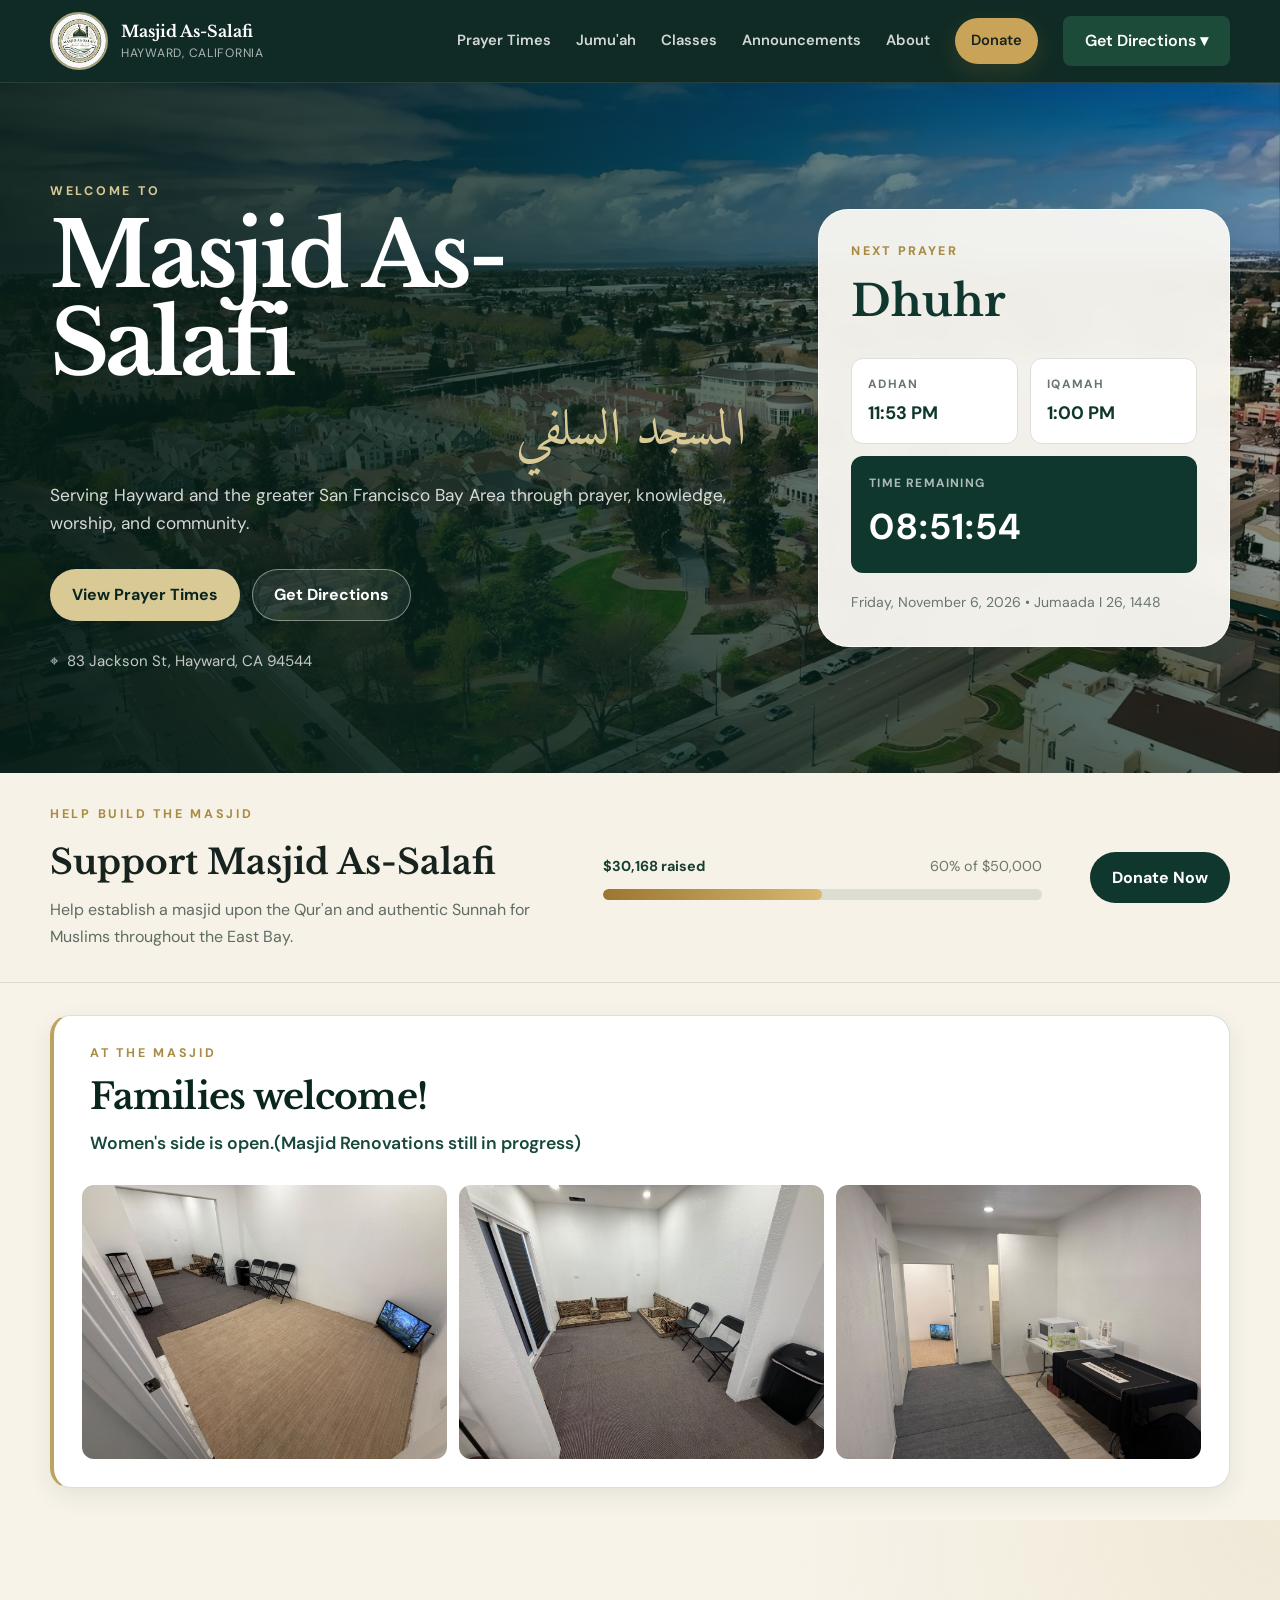
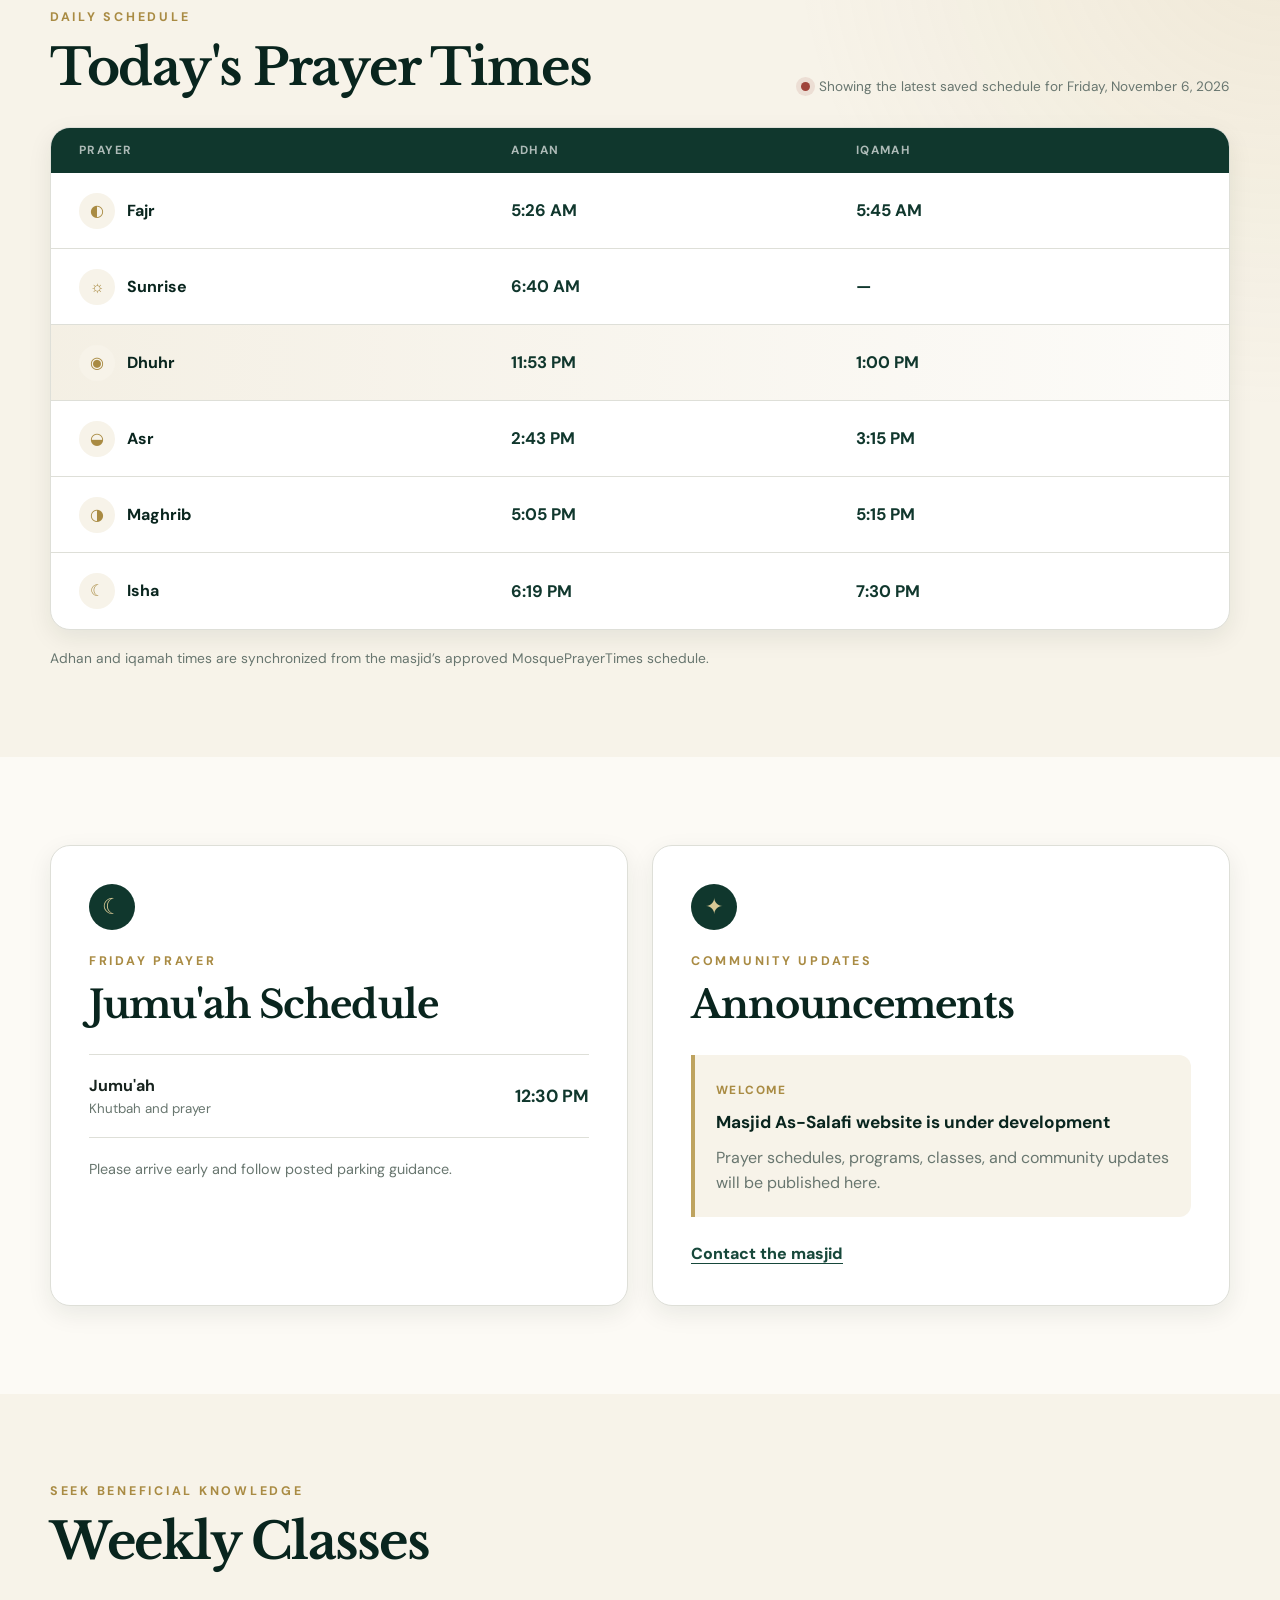
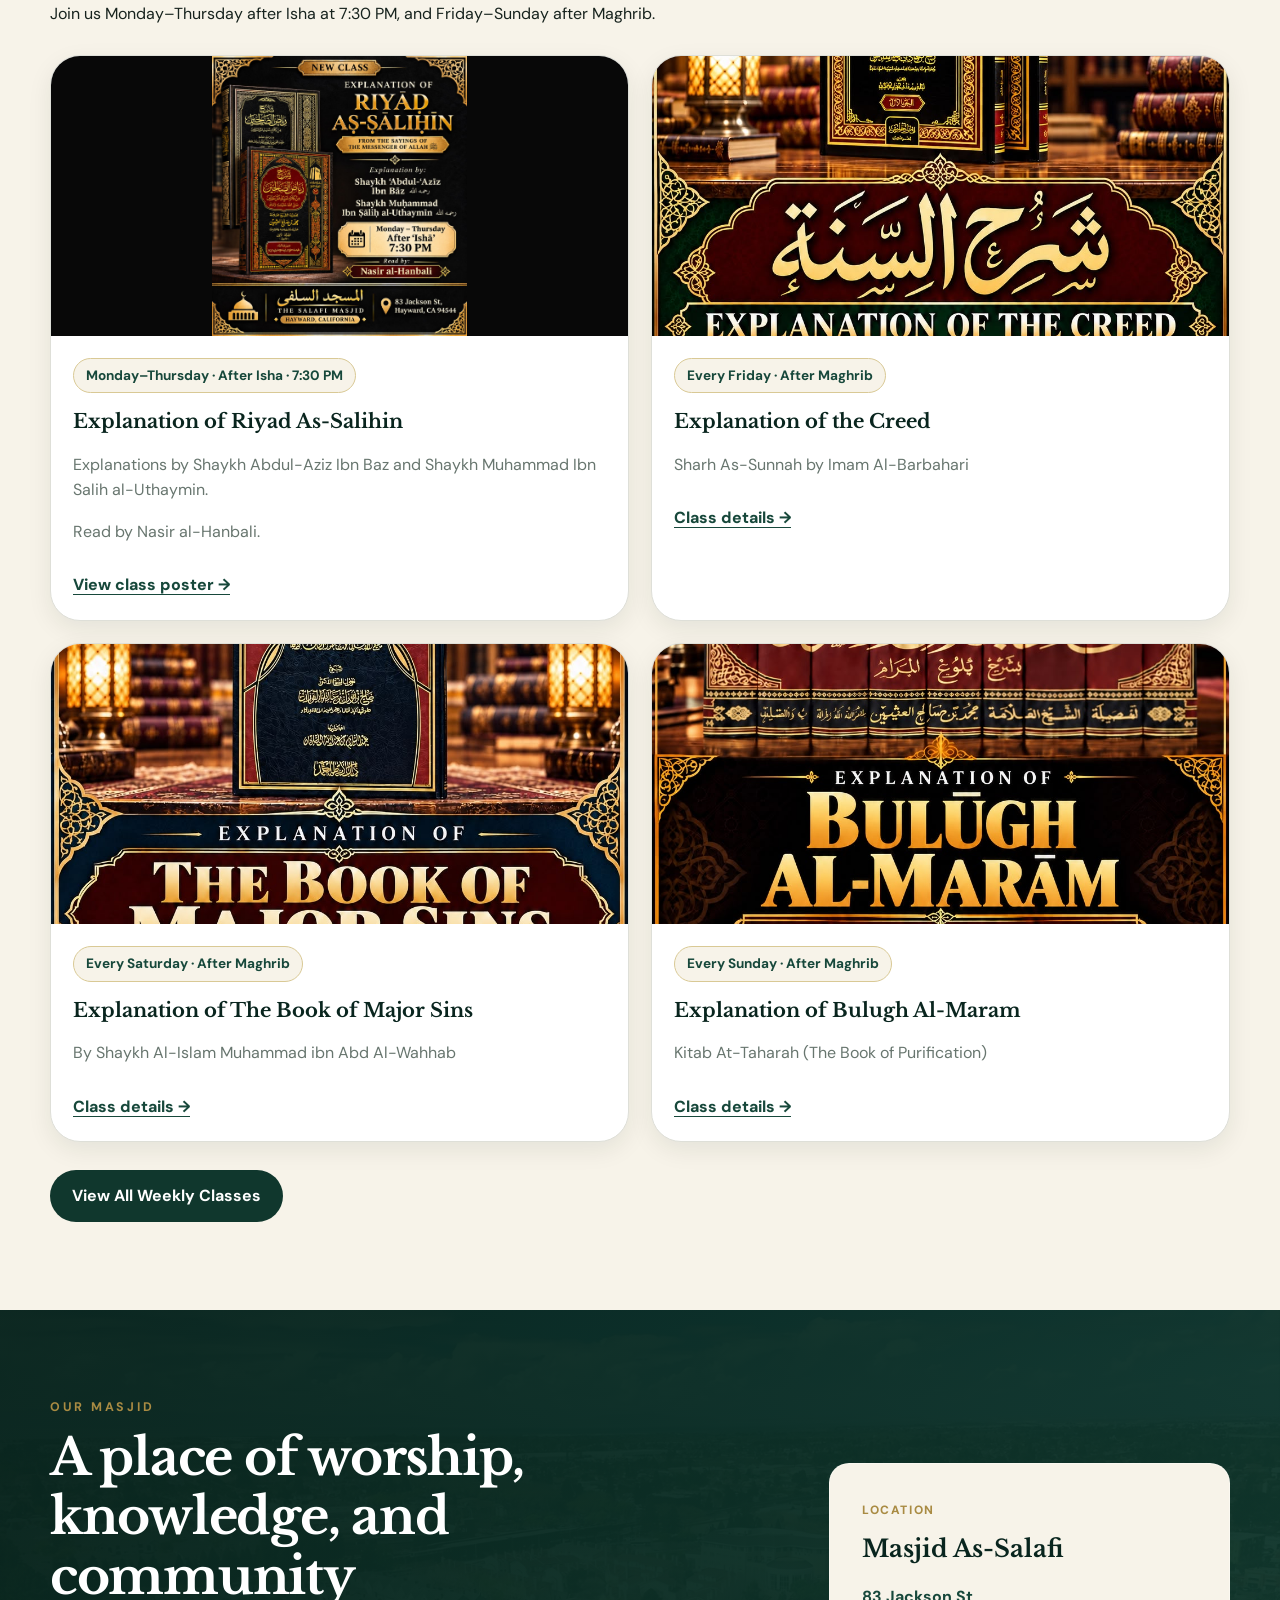
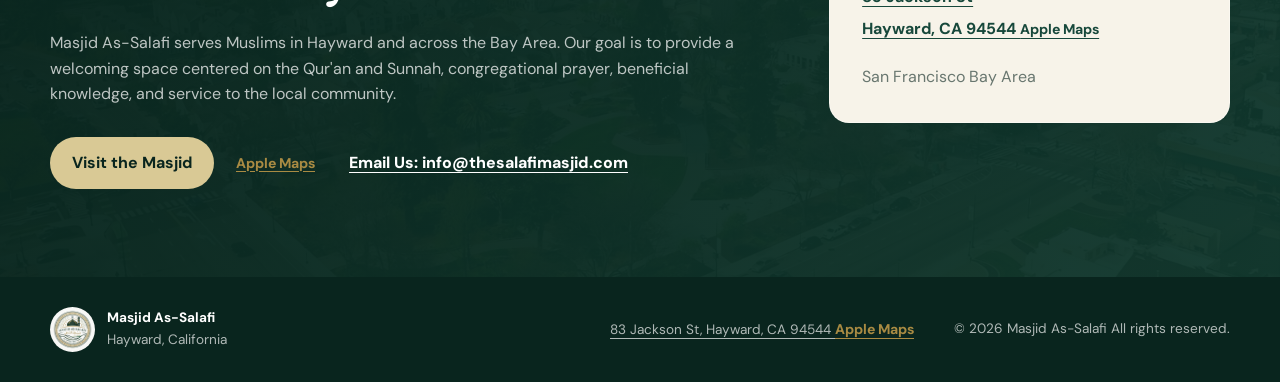
==== index.html @ da208055 "Update index.html" ====
<!DOCTYPE html>
<html lang="en">
<head>
  <meta charset="UTF-8">
  <meta name="viewport" content="width=device-width, initial-scale=1.0">
  <meta
    name="description"
    content="Masjid As-Salafi in Hayward, California. View today's prayer and iqamah times, Jumu'ah information, announcements, and directions."
  >
  <title>Masjid As-Salafi | Hayward, California</title>

  <link rel="preconnect" href="https://fonts.googleapis.com">
  <link rel="preconnect" href="https://fonts.gstatic.com" crossorigin>
  <link
    href="https://fonts.googleapis.com/css2?family=Amiri:wght@400;700&family=DM+Sans:wght@400;500;600;700&family=Libre+Baskerville:wght@400;700&display=swap"
    rel="stylesheet"
  >

  <link rel="stylesheet" href="css/styles.css">
  <script src="js/prayer-times.js" defer></script>
  <script src="js/main.js" defer></script>
  <script src="js/home-donation.js" defer></script>
</head>

<body>
  <a class="skip-link" href="#main-content">Skip to main content</a>

  <header class="site-header" id="top">
    <div class="container nav-wrap">
      <a class="brand" href="#top" aria-label="Masjid As-Salafi home">
        <img
          src="assets/masjid-as-sunnah-logo.jpeg"
          alt="Masjid As-Sunnah logo"
          class="brand-logo"
        >
        <span class="brand-copy">
          <strong>Masjid As-Salafi</strong>
          <small>Hayward, California</small>
        </span>
      </a>

      <button
        class="menu-toggle"
        type="button"
        aria-expanded="false"
        aria-controls="primary-navigation"
        aria-label="Open navigation menu"
      >
        <span></span>
        <span></span>
        <span></span>
      </button>

      <nav class="primary-nav" id="primary-navigation" aria-label="Primary navigation">
        <a href="#prayer-times">Prayer Times</a>
        <a href="#jummah">Jumu'ah</a>
        <a href="classes.html">Classes</a>
        <a href="#announcements">Announcements</a>
        <a href="#about">About</a>
        <a class="nav-donate" href="donate.html">Donate</a>
        <div class="directions-dropdown">
    <button class="directions-btn" onclick="toggleDirections(this)">
        Get Directions ▾
    </button>

    <div class="directions-menu">
        <a href="https://www.google.com/maps/search/?api=1&query=Masjid+As+Salafi+Hayward"
           target="_blank" rel="noopener noreferrer">
            Google Maps
        </a>

        <a href="https://maps.apple.com/place?place-id=IAC349489776F3738"
           target="_blank" rel="noopener noreferrer">
            Apple Maps
        </a>
    </div>
</div>
      </nav>
    </div>
  </header>

  <main id="main-content">
    <section class="hero" aria-labelledby="hero-title">
      <div class="hero-overlay"></div>

      <div class="container hero-content">
        <div class="hero-copy">
          <p class="eyebrow">Welcome to</p>
          <h1 id="hero-title">Masjid As-Salafi</h1>
          <p class="arabic-name" lang="ar" dir="rtl"> المسجد السلفي </p>
          <p class="hero-description">
            Serving Hayward and the greater San Francisco Bay Area through prayer,
            knowledge, worship, and community.
          </p>

          <div class="hero-actions">
            <a class="button button-primary" href="#prayer-times">View Prayer Times</a>
            <a
              class="button button-secondary"
              href="https://www.google.com/maps/place/Masjid+As+Salafi/@37.6570233,-122.0866642,17z/data=!4m2!3m1!1s0x808f9101df1e5c87:0x87262dd9dd74c1c"
              target="_blank"
              rel="noopener noreferrer"
            >
              Get Directions
            </a>
          </div>

          <a
            class="hero-address"
            href="https://www.google.com/maps/place/Masjid+As+Salafi/@37.6570233,-122.0866642,17z/data=!4m2!3m1!1s0x808f9101df1e5c87:0x87262dd9dd74c1c"
            target="_blank"
            rel="noopener noreferrer"
          >
            <span aria-hidden="true">⌖</span>
            83 Jackson St, Hayward, CA 94544
          </a>
        </div>

        <aside class="next-prayer-card" aria-live="polite">
          <p class="card-kicker">Next Prayer</p>
          <h2 id="next-prayer-name">Loading...</h2>

          <div class="next-prayer-times">
            <div>
              <span>Adhan</span>
              <strong id="next-prayer-adhan">--:--</strong>
            </div>
            <div>
              <span>Iqamah</span>
              <strong id="next-prayer-iqamah">--:--</strong>
            </div>
          </div>

          <div class="countdown-wrap">
            <span>Time remaining</span>
            <strong id="next-prayer-countdown">--:--:--</strong>
          </div>

          <p class="date-line" id="date-line">Loading today's date...</p>
        </aside>
      </div>
    </section>
    <section class="home-donation-strip" aria-labelledby="home-donation-title">
  <div class="container home-donation-inner">
    <div class="home-donation-copy">
      <p class="eyebrow eyebrow-dark">Help Build the Masjid</p>
      <h2 id="home-donation-title">Support Masjid As-Salafi</h2>
      <p>Help establish a masjid upon the Qur'an and authentic Sunnah for Muslims throughout the East Bay.</p>
    </div>

    <div class="home-donation-progress">
      <div class="home-donation-stats">
        <strong><span data-home-raised>$30,168</span> raised</strong>
        <span><span data-home-percent>60%</span> of <span data-home-goal>$50,000</span></span>
      </div>
      <div class="home-progress-track">
        <div class="home-progress-fill" data-home-progress role="progressbar" aria-label="Fundraising progress" aria-valuemin="0" aria-valuemax="100" aria-valuenow="60"></div>
      </div>
    </div>

    <a class="button button-dark home-donation-button" href="donate.html">Donate Now</a>
  </div>
</section>

    <section class="families-section" aria-labelledby="families-title">
      <div class="container">
        <div class="families-card">
          <div class="families-copy">
            <p class="eyebrow eyebrow-dark">At the Masjid</p>
            <h2 id="families-title">Families welcome!</h2>
            <p class="families-message">Women's side is open.(Masjid Renovations still in progress)</p>
          </div>
          <div class="families-gallery" role="group" aria-label="Photos of the women's space">
            <img class="families-photo" src="assets/womens-prayer-space.jpeg"
              alt="Women's space with prayer mats and seating" width="1200" height="900" loading="lazy" decoding="async">
            <img class="families-photo" src="assets/womens-seating-area.jpeg"
              alt="Cushioned seating and chairs in the women's space" width="1200" height="900" loading="lazy" decoding="async">
            <img class="families-photo" src="assets/womens-entrance.jpeg"
              alt="Women's entrance area with refreshments and a welcome table" width="1200" height="900" loading="lazy" decoding="async">
          </div>
        </div>
      </div>
    </section>

    <section class="prayer-section section" id="prayer-times" aria-labelledby="prayer-heading">
      <div class="container">
        <div class="section-heading">
          <div>
            <p class="eyebrow eyebrow-dark">Daily Schedule</p>
            <h2 id="prayer-heading">Today's Prayer Times</h2>
          </div>

          <div class="schedule-status">
            <span class="status-dot" id="api-status-dot"></span>
            <span id="api-status-text">Retrieving prayer times...</span>
          </div>
        </div>

        <div class="prayer-table-card">
          <div class="prayer-table-header" aria-hidden="true">
            <span>Prayer</span>
            <span>Adhan</span>
            <span>Iqamah</span>
          </div>

          <div class="prayer-list" id="prayer-list">
            <div class="loading-row">Loading today's schedule...</div>
          </div>
        </div>

        <p class="schedule-note">
          Adhan and iqamah times are synchronized from the masjid’s approved
          MosquePrayerTimes schedule.
        </p>
      </div>
    </section>

    <section class="info-grid-section section">
      <div class="container info-grid">
        <article class="feature-card jummah-card" id="jummah">
          <div class="feature-icon" aria-hidden="true">☾</div>
          <p class="eyebrow eyebrow-dark">Friday Prayer</p>
          <h2>Jumu'ah Schedule</h2>

          <div class="jummah-list" id="jummah-list">
            <div class="jummah-row">
              <div>
                <span>First Jumu'ah</span>
                <small>Khutbah and prayer</small>
              </div>
              <strong>1:15 PM</strong>
            </div>
          </div>

          <p class="feature-note">
            Please arrive early and follow posted parking guidance.
          </p>
        </article>

        <article class="feature-card" id="announcements">
          <div class="feature-icon" aria-hidden="true">✦</div>
          <p class="eyebrow eyebrow-dark">Community Updates</p>
          <h2>Announcements</h2>

          <div class="announcement">
            <span class="announcement-label">Welcome</span>
            <h3>Masjid As-Salafi website is under development</h3>
            <p>
              Prayer schedules, programs, classes, and community updates will be
              published here.
            </p>
          </div>

          <a class="text-link" href="mailto:info@masjidas-sunnah.org">
            Contact the masjid
          </a>
        </article>
      </div>
    </section>

    <section class="classes-preview section" id="classes" aria-labelledby="classes-preview-title">
      <div class="container">
        <div class="section-heading">
          <div>
            <p class="eyebrow eyebrow-dark">Seek Beneficial Knowledge</p>
            <h2 id="classes-preview-title">Weekly Classes</h2>
          </div>
        </div>
        <p class="schedule-intro">Join us Monday–Thursday after Isha at 7:30 PM, and Friday–Sunday after Maghrib.</p>
        <div class="home-classes-grid">
          <article class="home-class-card home-class-card-riyad">
            <img src="assets/riyad-as-salihin.jpeg" alt="Riyad As-Salihin class poster: Monday–Thursday after Isha, 7:30 PM, read by Nasir al-Hanbali" loading="lazy">
            <div class="home-class-copy">
              <span class="class-day">Monday–Thursday · After Isha · 7:30 PM</span>
              <h3>Explanation of Riyad As-Salihin</h3>
              <p>Explanations by Shaykh Abdul-Aziz Ibn Baz and Shaykh Muhammad Ibn Salih al-Uthaymin.</p>
              <p>Read by Nasir al-Hanbali.</p>
              <a class="text-link" href="assets/riyad-as-salihin.jpeg" target="_blank" rel="noopener noreferrer">View class poster →</a>
            </div>
          </article>
          <article class="home-class-card"><img src="assets/sharh-as-sunnah-friday.jpeg" alt="Friday class poster" loading="lazy"><div class="home-class-copy"><span class="class-day">Every Friday · After Maghrib</span><h3>Explanation of the Creed</h3><p>Sharh As-Sunnah by Imam Al-Barbahari</p><a class="text-link" href="classes.html#friday-class">Class details →</a></div></article>
          <article class="home-class-card"><img src="assets/major-sins-saturday.jpeg" alt="Saturday class poster" loading="lazy"><div class="home-class-copy"><span class="class-day">Every Saturday · After Maghrib</span><h3>Explanation of The Book of Major Sins</h3><p>By Shaykh Al-Islam Muhammad ibn Abd Al-Wahhab</p><a class="text-link" href="classes.html#saturday-class">Class details →</a></div></article>
          <article class="home-class-card"><img src="assets/bulugh-al-maram-sunday.jpeg" alt="Sunday class poster" loading="lazy"><div class="home-class-copy"><span class="class-day">Every Sunday · After Maghrib</span><h3>Explanation of Bulugh Al-Maram</h3><p>Kitab At-Taharah (The Book of Purification)</p><a class="text-link" href="classes.html#sunday-class">Class details →</a></div></article>
        </div>
        <a class="button button-dark all-classes-button" href="classes.html">View All Weekly Classes</a>
      </div>
    </section>

    <section class="about-section section" id="about">
      <div class="container about-grid">
        <div class="about-copy">
          <p class="eyebrow eyebrow-dark">Our Masjid</p>
          <h2>A place of worship, knowledge, and community</h2>
          <p>
            Masjid As-Salafi serves Muslims in Hayward and across the Bay Area.
            Our goal is to provide a welcoming space centered on the Qur'an and
            Sunnah, congregational prayer, beneficial knowledge, and service to
            the local community.
          </p>

          <div class="about-actions">
            <a
              class="button button-dark"
              href="https://www.google.com/maps/place/Masjid+As+Salafi/@37.6570233,-122.0866642,17z/data=!4m2!3m1!1s0x808f9101df1e5c87:0x87262dd9dd74c1c"
              target="_blank"
              rel="noopener noreferrer"
            >
              Visit the Masjid
            </a>
            <a class="apple-maps-link" href="https://maps.apple.com/place?place-id=IAC349489776F3738&amp;address=83+Jackson+St%2C+Hayward%2C+CA++94544%2C+United+States&amp;coordinate=37.657020%2C-122.086682&amp;name=Masjid+As-Salafi&amp;_provider=9902" target="_blank" rel="noopener noreferrer" aria-label="Open Masjid As-Salafi in Apple Maps">Apple Maps</a>
            <a class="text-link" href="mailto:info@thesalafimasjid.com">Email Us: info@thesalafimasjid.com</a>
          </div>
        </div>

        <div class="location-card">
          <span class="location-label">Location</span>
          <h3>Masjid As-Salafi</h3>
          <a
            href="https://www.google.com/maps/place/Masjid+As+Salafi/@37.6570233,-122.0866642,17z/data=!4m2!3m1!1s0x808f9101df1e5c87:0x87262dd9dd74c1c"
            target="_blank"
            rel="noopener noreferrer"
          >
            83 Jackson St<br>
            Hayward, CA 94544
          </a>
            <a class="apple-maps-link" href="https://maps.apple.com/place?place-id=IAC349489776F3738&amp;address=83+Jackson+St%2C+Hayward%2C+CA++94544%2C+United+States&amp;coordinate=37.657020%2C-122.086682&amp;name=Masjid+As-Salafi&amp;_provider=9902" target="_blank" rel="noopener noreferrer" aria-label="Open Masjid As-Salafi in Apple Maps">Apple Maps</a>
          <p>San Francisco Bay Area</p>
        </div>
      </div>
    </section>
  </main>

  <footer class="site-footer">
    <div class="container footer-grid">
      <div class="footer-brand">
        <img src="assets/masjid-as-sunnah-logo.jpeg" alt="" aria-hidden="true">
        <div>
          <strong>Masjid As-Salafi</strong>
          <span>Hayward, California</span>
        </div>
      </div>

      <div class="footer-address">
        <a
          href="https://www.google.com/maps/place/Masjid+As+Salafi/@37.6570233,-122.0866642,17z/data=!4m2!3m1!1s0x808f9101df1e5c87:0x87262dd9dd74c1c"
          target="_blank"
          rel="noopener noreferrer"
        >
          83 Jackson St, Hayward, CA 94544
        </a>
            <a class="apple-maps-link" href="https://maps.apple.com/place?place-id=IAC349489776F3738&amp;address=83+Jackson+St%2C+Hayward%2C+CA++94544%2C+United+States&amp;coordinate=37.657020%2C-122.086682&amp;name=Masjid+As-Salafi&amp;_provider=9902" target="_blank" rel="noopener noreferrer" aria-label="Open Masjid As-Salafi in Apple Maps">Apple Maps</a>
      </div>

      <p class="copyright">
        © <span id="current-year"></span> Masjid As-Salafi All rights reserved.
      </p>
    </div>
  </footer>

  <noscript>
    <div class="noscript-message">
      JavaScript is required to display live prayer times.
    </div>
  </noscript>
  <a class="floating-donate" href="donate.html" aria-label="Help build Masjid As-Salafi">
  <span aria-hidden="true">♥</span>
  <span>Help Build the Masjid</span>
</a>
  <script>
function toggleDirections(button) {
    const menu = button.nextElementSibling;

    document.querySelectorAll('.directions-menu').forEach(m => {
        if (m !== menu) m.classList.remove('show');
    });

    menu.classList.toggle('show');
}

// Close dropdown when clicking outside
document.addEventListener('click', function(e) {
    if (!e.target.closest('.directions-dropdown')) {
        document.querySelectorAll('.directions-menu').forEach(menu => {
            menu.classList.remove('show');
        });
    }
});
</script>
</body>
</html>
---- css/styles.css ----
:root {
  --forest-950: #09251e;
  --forest-900: #10372d;
  --forest-800: #17483b;
  --forest-700: #245f4e;
  --gold-600: #a98b43;
  --gold-500: #bea35f;
  --gold-300: #d9c995;
  --cream-100: #f7f3e9;
  --cream-50: #fcfaf5;
  --white: #ffffff;
  --ink: #17231e;
  --muted: #68766f;
  --line: #dedfd8;
  --success: #2f7a55;
  --danger: #9f443b;
  --shadow-sm: 0 8px 24px rgba(10, 35, 29, 0.08);
  --shadow-lg: 0 24px 70px rgba(5, 24, 19, 0.22);
  --radius-sm: 12px;
  --radius-md: 20px;
  --radius-lg: 30px;
  --container: 1180px;
}

* {
  box-sizing: border-box;
}

html {
  scroll-behavior: smooth;
}

body {
  margin: 0;
  color: var(--ink);
  background: var(--cream-50);
  font-family: "DM Sans", Arial, sans-serif;
  line-height: 1.6;
}

img {
  max-width: 100%;
  display: block;
}

a {
  color: inherit;
}

button,
a {
  -webkit-tap-highlight-color: transparent;
}

button,
input,
select,
textarea {
  font: inherit;
}

.container {
  width: min(calc(100% - 40px), var(--container));
  margin-inline: auto;
}

.section {
  padding: 88px 0;
}

.skip-link {
  position: fixed;
  top: 12px;
  left: 12px;
  z-index: 1000;
  padding: 10px 14px;
  color: var(--white);
  background: var(--forest-950);
  border-radius: 8px;
  transform: translateY(-160%);
}

.skip-link:focus {
  transform: translateY(0);
}

.site-header {
  position: sticky;
  top: 0;
  z-index: 100;
  background: rgba(9, 37, 30, 0.97);
  border-bottom: 1px solid rgba(255, 255, 255, 0.1);
  backdrop-filter: blur(14px);
}

.nav-wrap {
  min-height: 82px;
  display: flex;
  align-items: center;
  justify-content: space-between;
  gap: 28px;
}

.brand {
  display: inline-flex;
  align-items: center;
  gap: 13px;
  color: var(--white);
  text-decoration: none;
}

.brand-logo {
  width: 58px;
  height: 58px;
  object-fit: cover;
  border: 2px solid rgba(217, 201, 149, 0.75);
  border-radius: 50%;
}

.brand-copy {
  display: flex;
  flex-direction: column;
  line-height: 1.2;
}

.brand-copy strong {
  font-family: "Libre Baskerville", Georgia, serif;
  font-size: 1rem;
}

.brand-copy small {
  margin-top: 5px;
  color: rgba(255, 255, 255, 0.65);
  font-size: 0.76rem;
  letter-spacing: 0.06em;
  text-transform: uppercase;
}

.primary-nav {
  display: flex;
  align-items: center;
  gap: 25px;
}


.primary-nav a {
  color: rgba(255, 255, 255, 0.82);
  font-size: 0.92rem;
  font-weight: 600;
  text-decoration: none;
  transition: color 180ms ease;
}

.primary-nav a:hover,
.primary-nav a:focus-visible {
  color: var(--white);
}

.primary-nav .nav-directions {
  padding: 10px 16px;
  color: var(--forest-950);
  background: var(--gold-300);
  border-radius: 999px;
}

.menu-toggle {
  display: none;
  width: 45px;
  height: 42px;
  padding: 10px;
  background: transparent;
  border: 1px solid rgba(255, 255, 255, 0.2);
  border-radius: 10px;
}

.menu-toggle span {
  display: block;
  height: 2px;
  margin: 4px 0;
  background: var(--white);
  border-radius: 999px;
}

.hero {
  position: relative;
  min-height: 690px;
  display: grid;
  align-items: center;
  overflow: hidden;
  color: var(--white);
  background: url("../assets/hayward-landscape.jpeg") center / cover no-repeat;
}

.hero-overlay {
  position: absolute;
  inset: 0;
  background:
    linear-gradient(90deg, rgba(5, 28, 22, 0.92) 0%, rgba(7, 37, 29, 0.74) 43%, rgba(7, 37, 29, 0.30) 100%),
    linear-gradient(0deg, rgba(5, 27, 22, 0.52), transparent 52%);
}

.hero-content {
  position: relative;
  z-index: 1;
  display: grid;
  grid-template-columns: minmax(0, 1.15fr) minmax(320px, 0.68fr);
  align-items: center;
  gap: 72px;
  padding-top: 70px;
  padding-bottom: 70px;
}

.eyebrow {
  margin: 0 0 10px;
  color: var(--gold-300);
  font-size: 0.78rem;
  font-weight: 700;
  letter-spacing: 0.22em;
  text-transform: uppercase;
}

.eyebrow-dark {
  color: var(--gold-600);
}

.hero h1,
.section-heading h2,
.feature-card h2,
.about-copy h2 {
  font-family: "Libre Baskerville", Georgia, serif;
}

.hero h1 {
  max-width: 780px;
  margin: 0;
  font-size: clamp(3.2rem, 7vw, 6.5rem);
  line-height: 0.98;
  letter-spacing: -0.045em;
}

.arabic-name {
  margin: 18px 0 0;
  color: var(--gold-300);
  font-family: "Amiri", serif;
  font-size: clamp(2.1rem, 4vw, 3.4rem);
  line-height: 1;
}

.hero-description {
  max-width: 680px;
  margin: 25px 0 0;
  color: rgba(255, 255, 255, 0.82);
  font-size: 1.08rem;
}

.hero-actions {
  display: flex;
  flex-wrap: wrap;
  gap: 12px;
  margin-top: 32px;
}

.button {
  display: inline-flex;
  min-height: 50px;
  align-items: center;
  justify-content: center;
  padding: 12px 21px;
  border: 1px solid transparent;
  border-radius: 999px;
  font-weight: 700;
  text-decoration: none;
  transition: transform 160ms ease, background 160ms ease, border-color 160ms ease;
}

.button:hover,
.button:focus-visible {
  transform: translateY(-2px);
}

.button-primary {
  color: var(--forest-950);
  background: var(--gold-300);
}

.button-secondary {
  color: var(--white);
  background: rgba(255, 255, 255, 0.08);
  border-color: rgba(255, 255, 255, 0.42);
}

.button-dark {
  color: var(--white);
  background: var(--forest-900);
}

.hero-address {
  display: inline-flex;
  align-items: center;
  gap: 9px;
  margin-top: 28px;
  color: rgba(255, 255, 255, 0.75);
  font-size: 0.94rem;
  text-decoration: none;
}

.hero-address:hover {
  color: var(--white);
}

.next-prayer-card {
  padding: 32px;
  color: var(--ink);
  background: rgba(252, 250, 245, 0.94);
  border: 1px solid rgba(255, 255, 255, 0.65);
  border-radius: var(--radius-lg);
  box-shadow: var(--shadow-lg);
  backdrop-filter: blur(14px);
}

.card-kicker {
  margin: 0;
  color: var(--gold-600);
  font-size: 0.78rem;
  font-weight: 800;
  letter-spacing: 0.18em;
  text-transform: uppercase;
}

.next-prayer-card h2 {
  margin: 5px 0 22px;
  color: var(--forest-900);
  font-family: "Libre Baskerville", Georgia, serif;
  font-size: 2.7rem;
}

.next-prayer-times {
  display: grid;
  grid-template-columns: 1fr 1fr;
  gap: 12px;
}

.next-prayer-times div {
  padding: 16px;
  background: var(--white);
  border: 1px solid var(--line);
  border-radius: var(--radius-sm);
}

.next-prayer-times span,
.countdown-wrap span {
  display: block;
  margin-bottom: 4px;
  color: var(--muted);
  font-size: 0.75rem;
  font-weight: 700;
  letter-spacing: 0.1em;
  text-transform: uppercase;
}

.next-prayer-times strong {
  color: var(--forest-900);
  font-size: 1.13rem;
}

.countdown-wrap {
  margin-top: 12px;
  padding: 18px;
  color: var(--white);
  background: var(--forest-900);
  border-radius: var(--radius-sm);
}

.countdown-wrap span {
  color: rgba(255, 255, 255, 0.66);
}

.countdown-wrap strong {
  display: block;
  font-size: clamp(1.65rem, 4vw, 2.25rem);
  font-variant-numeric: tabular-nums;
  letter-spacing: 0.04em;
}

.date-line {
  margin: 18px 0 0;
  color: var(--muted);
  font-size: 0.88rem;
}

.prayer-section {
  position: relative;
  background:
    radial-gradient(circle at top right, rgba(190, 163, 95, 0.13), transparent 32%),
    var(--cream-100);
}

.section-heading {
  display: flex;
  align-items: flex-end;
  justify-content: space-between;
  gap: 24px;
  margin-bottom: 30px;
}

.section-heading h2,
.feature-card h2,
.about-copy h2 {
  margin: 0;
  color: var(--forest-950);
  font-size: clamp(2rem, 4vw, 3.15rem);
  line-height: 1.18;
  letter-spacing: -0.025em;
}

.schedule-status {
  display: inline-flex;
  align-items: center;
  gap: 9px;
  color: var(--muted);
  font-size: 0.85rem;
}

.status-dot {
  width: 9px;
  height: 9px;
  background: var(--gold-600);
  border-radius: 50%;
  box-shadow: 0 0 0 5px rgba(169, 139, 67, 0.13);
}

.status-dot.is-live {
  background: var(--success);
  box-shadow: 0 0 0 5px rgba(47, 122, 85, 0.12);
}

.status-dot.is-error {
  background: var(--danger);
  box-shadow: 0 0 0 5px rgba(159, 68, 59, 0.12);
}

.prayer-table-card {
  overflow: hidden;
  background: var(--white);
  border: 1px solid var(--line);
  border-radius: var(--radius-md);
  box-shadow: var(--shadow-sm);
}

.prayer-table-header,
.prayer-row {
  display: grid;
  grid-template-columns: 1.25fr 1fr 1fr;
  align-items: center;
}

.prayer-table-header {
  padding: 13px 28px;
  color: rgba(255, 255, 255, 0.66);
  background: var(--forest-900);
  font-size: 0.74rem;
  font-weight: 700;
  letter-spacing: 0.12em;
  text-transform: uppercase;
}

.prayer-row {
  min-height: 76px;
  padding: 15px 28px;
  border-bottom: 1px solid var(--line);
}

.prayer-row:last-child {
  border-bottom: 0;
}

.prayer-row.is-next {
  background: linear-gradient(90deg, rgba(190, 163, 95, 0.17), rgba(190, 163, 95, 0.04));
}

.prayer-name {
  display: flex;
  align-items: center;
  gap: 12px;
}

.prayer-name-icon {
  width: 36px;
  height: 36px;
  display: grid;
  place-items: center;
  color: var(--gold-600);
  background: var(--cream-100);
  border-radius: 50%;
}

.prayer-name strong {
  color: var(--forest-950);
}

.prayer-time-cell {
  color: var(--forest-900);
  font-size: 1.05rem;
  font-weight: 700;
}

.prayer-time-cell span {
  display: none;
}

.loading-row {
  padding: 34px 28px;
  color: var(--muted);
}

.schedule-note {
  max-width: 770px;
  margin: 17px 0 0;
  color: var(--muted);
  font-size: 0.86rem;
}

.info-grid-section {
  background: var(--cream-50);
}

.info-grid {
  display: grid;
  grid-template-columns: 1fr 1fr;
  gap: 24px;
}

.feature-card {
  padding: 38px;
  background: var(--white);
  border: 1px solid var(--line);
  border-radius: var(--radius-md);
  box-shadow: var(--shadow-sm);
}

.feature-icon {
  width: 46px;
  height: 46px;
  display: grid;
  place-items: center;
  margin-bottom: 22px;
  color: var(--gold-300);
  background: var(--forest-900);
  border-radius: 50%;
  font-size: 1.35rem;
}

.feature-card h2 {
  font-size: clamp(1.8rem, 3vw, 2.55rem);
}

.jummah-list {
  margin-top: 26px;
}

.jummah-row {
  display: flex;
  align-items: center;
  justify-content: space-between;
  gap: 20px;
  padding: 18px 0;
  border-top: 1px solid var(--line);
}

.jummah-row:last-child {
  border-bottom: 1px solid var(--line);
}

.jummah-row div {
  display: flex;
  flex-direction: column;
}

.jummah-row span {
  font-weight: 700;
}

.jummah-row small,
.feature-note {
  color: var(--muted);
}

.jummah-row strong {
  color: var(--forest-900);
  font-size: 1.1rem;
}

.feature-note {
  margin: 20px 0 0;
  font-size: 0.9rem;
}

.announcement {
  margin: 27px 0 24px;
  padding: 21px;
  background: var(--cream-100);
  border-left: 4px solid var(--gold-500);
  border-radius: 0 var(--radius-sm) var(--radius-sm) 0;
}

.announcement-label {
  color: var(--gold-600);
  font-size: 0.74rem;
  font-weight: 800;
  letter-spacing: 0.12em;
  text-transform: uppercase;
}

.announcement h3 {
  margin: 8px 0 8px;
  color: var(--forest-950);
  font-size: 1.08rem;
}

.announcement p {
  margin: 0;
  color: var(--muted);
}

.text-link {
  color: var(--forest-800);
  font-weight: 800;
  text-underline-offset: 4px;
}

.about-section {
  color: var(--white);
  background:
    linear-gradient(120deg, rgba(9, 37, 30, 0.98), rgba(16, 55, 45, 0.96)),
    url("../assets/hayward-landscape.jpeg") center / cover;
}

.about-grid {
  display: grid;
  grid-template-columns: minmax(0, 1.15fr) minmax(290px, 0.65fr);
  align-items: center;
  gap: 70px;
}

.about-copy h2 {
  color: var(--white);
}

.about-copy > p:not(.eyebrow) {
  max-width: 720px;
  margin: 24px 0 0;
  color: rgba(255, 255, 255, 0.73);
}

.about-actions {
  display: flex;
  align-items: center;
  flex-wrap: wrap;
  gap: 22px;
  margin-top: 30px;
}

.about-actions .button-dark {
  color: var(--forest-950);
  background: var(--gold-300);
}

.about-actions .text-link {
  color: var(--white);
}

.location-card {
  padding: 32px;
  color: var(--ink);
  background: var(--cream-100);
  border: 1px solid rgba(255, 255, 255, 0.35);
  border-radius: var(--radius-md);
}

.location-label {
  color: var(--gold-600);
  font-size: 0.75rem;
  font-weight: 800;
  letter-spacing: 0.13em;
  text-transform: uppercase;
}

.location-card h3 {
  margin: 8px 0 16px;
  color: var(--forest-950);
  font-family: "Libre Baskerville", Georgia, serif;
  font-size: 1.5rem;
}

.location-card a {
  color: var(--forest-800);
  font-weight: 700;
  text-underline-offset: 4px;
}

.location-card p {
  margin: 16px 0 0;
  color: var(--muted);
}

.site-footer {
  padding: 30px 0;
  color: rgba(255, 255, 255, 0.68);
  background: var(--forest-950);
}

.footer-grid {
  display: grid;
  grid-template-columns: 1fr auto auto;
  align-items: center;
  gap: 28px;
  font-size: 0.85rem;
}

.footer-brand {
  display: flex;
  align-items: center;
  gap: 12px;
}

.footer-brand img {
  width: 45px;
  height: 45px;
  object-fit: cover;
  border-radius: 50%;
}

.footer-brand div {
  display: flex;
  flex-direction: column;
}

.footer-brand strong {
  color: var(--white);
}

.footer-address a {
  text-underline-offset: 4px;
}

.copyright {
  margin: 0;
}

.noscript-message {
  padding: 18px;
  color: var(--white);
  background: var(--danger);
  text-align: center;
}

@media (max-width: 900px) {
  .menu-toggle {
    display: block;
  }

  .primary-nav {
    position: absolute;
    top: 82px;
    left: 0;
    right: 0;
    display: none;
    flex-direction: column;
    align-items: stretch;
    gap: 0;
    padding: 10px 20px 20px;
    background: var(--forest-950);
    border-bottom: 1px solid rgba(255, 255, 255, 0.12);
  }

  .primary-nav.is-open {
    display: flex;
  }

  .primary-nav a {
    padding: 13px 4px;
  }

  .primary-nav .nav-directions {
    margin-top: 8px;
    text-align: center;
  }

  .hero {
    min-height: auto;
  }

  .hero-content {
    grid-template-columns: 1fr;
    gap: 42px;
    padding-top: 72px;
    padding-bottom: 72px;
  }

  .hero h1 {
    font-size: clamp(3.1rem, 12vw, 5.2rem);
  }

  .next-prayer-card {
    max-width: 580px;
  }

  .info-grid,
  .about-grid {
    grid-template-columns: 1fr;
  }

  .about-grid {
    gap: 42px;
  }

  .footer-grid {
    grid-template-columns: 1fr 1fr;
  }

  .copyright {
    grid-column: 1 / -1;
  }
}

@media (max-width: 640px) {
  .container {
    width: min(calc(100% - 28px), var(--container));
  }

  .section {
    padding: 66px 0;
  }

  .brand-copy small {
    display: none;
  }

  .brand-logo {
    width: 51px;
    height: 51px;
  }

  .hero-content {
    padding-top: 58px;
    padding-bottom: 58px;
  }

  .hero-overlay {
    background:
      linear-gradient(90deg, rgba(5, 28, 22, 0.91), rgba(7, 37, 29, 0.70)),
      linear-gradient(0deg, rgba(5, 27, 22, 0.55), transparent);
  }

  .hero h1 {
    line-height: 1.03;
  }

  .hero-description {
    font-size: 1rem;
  }

  .hero-actions {
    align-items: stretch;
    flex-direction: column;
  }

  .button {
    width: 100%;
  }

  .next-prayer-card {
    padding: 24px;
    border-radius: 22px;
  }

  .next-prayer-card h2 {
    font-size: 2.2rem;
  }

  .next-prayer-times {
    grid-template-columns: 1fr;
  }

  .section-heading {
    align-items: flex-start;
    flex-direction: column;
  }

  .prayer-table-header {
    display: none;
  }

  .prayer-row {
    grid-template-columns: 1fr 1fr;
    gap: 13px;
    padding: 19px;
  }

  .prayer-name {
    grid-column: 1 / -1;
  }

  .prayer-time-cell {
    padding: 12px;
    background: var(--cream-100);
    border-radius: 10px;
    font-size: 1rem;
  }

  .prayer-time-cell span {
    display: block;
    margin-bottom: 2px;
    color: var(--muted);
    font-size: 0.7rem;
    font-weight: 700;
    letter-spacing: 0.1em;
    text-transform: uppercase;
  }

  .feature-card {
    padding: 27px;
  }

  .footer-grid {
    grid-template-columns: 1fr;
  }

  .copyright {
    grid-column: auto;
  }
}
.nav-donate {
  padding: 0.68rem 1rem !important;
  border-radius: 999px;
  background: #c9a458;
  color: #18231f !important;
  font-weight: 700;
  box-shadow: 0 8px 24px rgba(155, 118, 47, 0.2);
}

.nav-donate:hover,
.nav-donate:focus-visible {
  background: #dfbd73;
  transform: translateY(-1px);
}

.home-donation-strip {
  padding: 2rem 0;
  border-bottom: 1px solid rgba(21, 37, 31, 0.11);
  background: #f7f2e7;
}

.home-donation-inner {
  display: grid;
  grid-template-columns: minmax(240px, 1.15fr) minmax(260px, 1fr) auto;
  gap: clamp(1.25rem, 4vw, 3rem);
  align-items: center;
}

.home-donation-copy h2 {
  margin: .3rem 0 .45rem;
  font-family: "Libre Baskerville", serif;
  font-size: clamp(1.45rem, 3vw, 2.15rem);
}

.home-donation-copy p:last-child {
  max-width: 560px;
  margin: 0;
  color: #5f6c65;
  line-height: 1.65;
}

.home-donation-stats {
  display: flex;
  justify-content: space-between;
  gap: 1rem;
  margin-bottom: .7rem;
  font-size: .9rem;
}

.home-donation-stats strong { color: #173f31; }
.home-donation-stats > span { color: #6d766f; }
.home-progress-track { height: 11px; overflow: hidden; border-radius: 999px; background: rgba(29, 75, 58, .12); }
.home-progress-fill { width: var(--progress, 50%); height: 100%; border-radius: inherit; background: linear-gradient(90deg, #9b762f, #d7b96f); transition: width 1s ease; }
.home-donation-button { white-space: nowrap; }

.floating-donate {
  position: fixed;
  right: 1.25rem;
  bottom: 1.25rem;
  z-index: 50;
  display: inline-flex;
  align-items: center;
  gap: .55rem;
  padding: .85rem 1.1rem;
  border-radius: 999px;
  background: #c9a458;
  color: #17231e;
  font-weight: 800;
  text-decoration: none;
  box-shadow: 0 16px 38px rgba(15, 45, 35, .25);
  opacity: 0;
  transform: translateY(16px);
  pointer-events: none;
  transition: opacity .25s ease, transform .25s ease, background .2s ease;
}

.floating-donate.is-visible { opacity: 1; transform: translateY(0); pointer-events: auto; }
.floating-donate:hover { background: #dfbd73; transform: translateY(-2px); }

@media (max-width: 880px) {
  .home-donation-inner { grid-template-columns: 1fr; }
  .home-donation-button { justify-self: start; }
}

@media (max-width: 560px) {
  .floating-donate span:last-child { display: none; }
  .floating-donate { width: 52px; height: 52px; justify-content: center; padding: 0; }
}

/* Homepage weekly class preview */
.classes-preview { background: var(--cream-100); }
.classes-preview-card { display: grid; grid-template-columns: 240px minmax(0, 1fr); gap: 34px; align-items: center; padding: 24px; background: white; border: 1px solid var(--line); border-radius: var(--radius-lg); box-shadow: var(--shadow-sm); }
.classes-preview-card > img { width: 100%; max-height: 310px; object-fit: cover; object-position: top; border-radius: var(--radius-sm); }
.class-day { display: inline-block; color: var(--forest-800); background: var(--cream-100); border: 1px solid var(--gold-300); padding: 6px 12px; border-radius: 99px; font-weight: 700; font-size: .85rem; }
.classes-preview-copy h3 { font-family: "Libre Baskerville", Georgia, serif; font-size: clamp(1.4rem, 3vw, 2rem); color: var(--forest-950); margin: 16px 0 8px; }
.classes-preview-copy > p:not(.class-subtitle) { max-width: 650px; color: var(--muted); }
.classes-preview-copy .button { margin-top: 12px; }
@media (max-width: 640px) { .classes-preview-card { grid-template-columns: 1fr; gap: 18px; } .classes-preview-card > img { max-height: 290px; object-fit: contain; background: var(--forest-950); } }

/* Homepage class preview */
.home-classes-grid { display: grid; grid-template-columns: repeat(2, minmax(0, 1fr)); gap: 22px; margin-top: 28px; }
.home-class-card { min-width: 0; overflow: hidden; background: white; border: 1px solid var(--line); border-radius: var(--radius-lg); box-shadow: var(--shadow-sm); }
.home-class-card > img { display: block; width: 100%; height: 280px; object-fit: cover; object-position: center 30%; }
.home-class-copy { padding: 22px; }
.home-class-copy h3 { font-family: 'Libre Baskerville', Georgia, serif; font-size: 1.22rem; line-height: 1.45; margin: 14px 0 10px; color: var(--forest-950); }
.home-class-copy p { color: var(--muted); }
.home-class-copy .text-link { display: inline-block; margin-top: 12px; }
.all-classes-button { margin-top: 28px; }
@media (max-width: 900px) { .home-classes-grid { grid-template-columns: repeat(2, minmax(0, 1fr)); } }
@media (max-width: 620px) { .home-classes-grid { grid-template-columns: 1fr; } .home-class-card > img { height: 320px; object-fit: contain; background: var(--forest-950); } }

/* Secondary map provider link */
.apple-maps-link { display: inline-flex; align-items: center; gap: .3rem; margin: 8px 12px 8px 0; color: var(--gold-600, #a37d35); font-weight: 700; font-size: .88rem; text-decoration: underline; text-underline-offset: 3px; }
.apple-maps-link:hover { text-decoration-thickness: 2px; }

/* Underline Classes in primary navigation */
.nav-links a[href="classes.html"] {
    text-decoration: underline;
    text-underline-offset: 6px;
    text-decoration-thickness: 2px;
}
/* Directions dropdown */
.directions-dropdown {
    position: relative;
    display: inline-block;
}

.directions-btn {
    background: #1d4b3a;
    color: white;
    border: none;
    padding: 12px 22px;
    border-radius: 8px;
    font-weight: 600;
    cursor: pointer;
}

.directions-btn:hover {
    background: #163b2e;
}

.directions-menu {
    display: none;
    position: absolute;
    top: calc(100% + 6px);
    left: 0;
    min-width: 180px;
    background: white;
    border-radius: 8px;
    box-shadow: 0 6px 20px rgba(0, 0, 0, 0.15);
    overflow: hidden;
    z-index: 100;
}

.directions-menu.show {
    display: block;
}

.directions-menu a {
    display: block;
    padding: 12px 16px;
    color: #15251f;
    text-decoration: none;
}

.directions-menu a:hover {
    background: #f7f2e7;
}

/* Family welcome, immediately above the daily prayer schedule. */
.families-section {
  padding: 32px 0;
  background: var(--cream-100);
}

.families-card {
  display: grid;
  grid-template-columns: minmax(0, 1fr);
  align-items: center;
  overflow: hidden;
  background: var(--white);
  border: 1px solid var(--line);
  border-left: 4px solid var(--gold-500);
  border-radius: var(--radius-md);
  box-shadow: var(--shadow-sm);
}

.families-copy {
  padding: 28px 36px;
}

.families-copy h2 {
  margin: 0;
  color: var(--forest-950);
  font-family: "Libre Baskerville", Georgia, serif;
  font-size: clamp(1.65rem, 3vw, 2.25rem);
  line-height: 1.25;
  letter-spacing: -0.025em;
}

.families-message {
  margin: 10px 0 0;
  color: var(--forest-800);
  font-size: 1.1rem;
  font-weight: 600;
}

.families-gallery {
  display: grid;
  grid-template-columns: repeat(3, minmax(0, 1fr));
  gap: 12px;
  padding: 0 28px 28px;
}

.families-photo {
  width: 100%;
  height: auto;
  aspect-ratio: 4 / 3;
  object-fit: contain;
  border-radius: var(--radius-sm);
}

@media (max-width: 640px) {
  .families-section { padding: 24px 0; }
  .families-copy { padding: 24px; }
  .families-gallery {
    grid-template-columns: minmax(0, 1fr);
    padding: 0 20px 20px;
  }
}

/* Keep the full new class poster visible. */
.home-class-card-riyad > img {
  object-fit: contain;
  object-position: center;
  background: #080808;
}
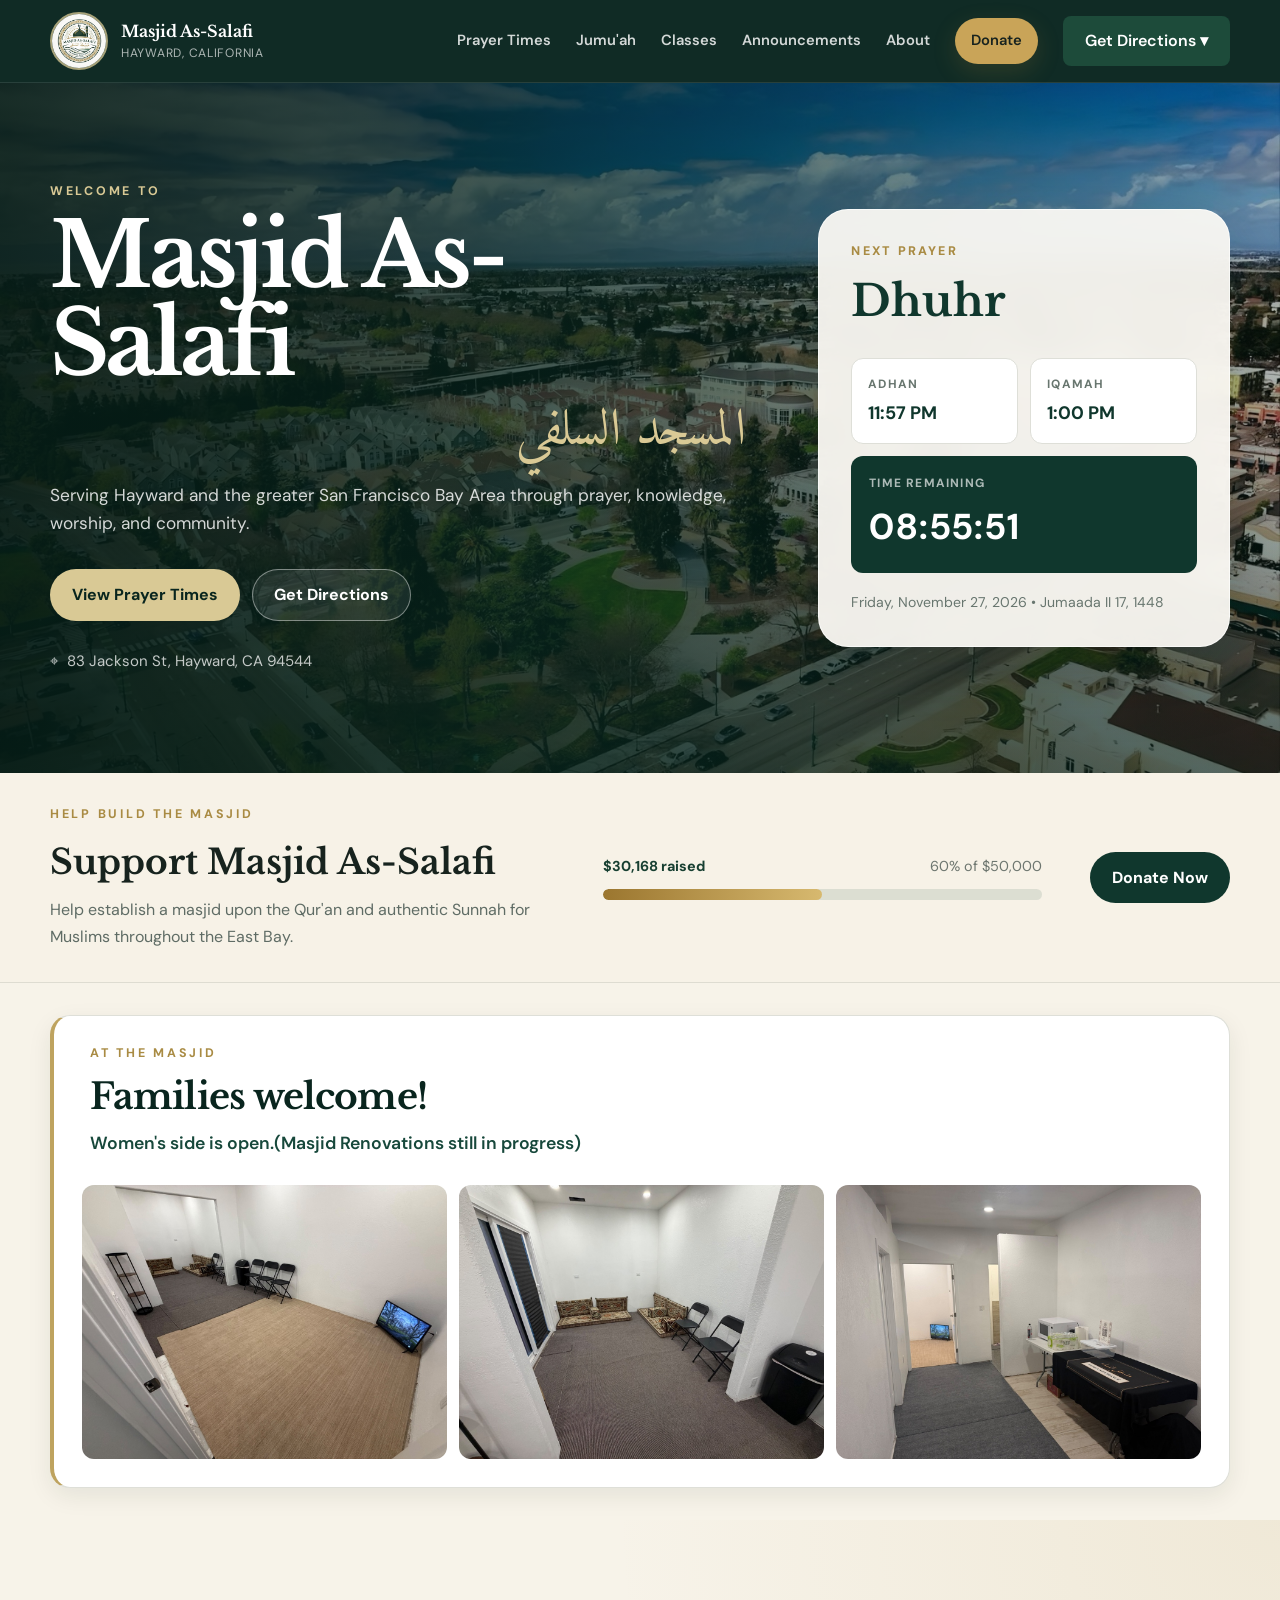
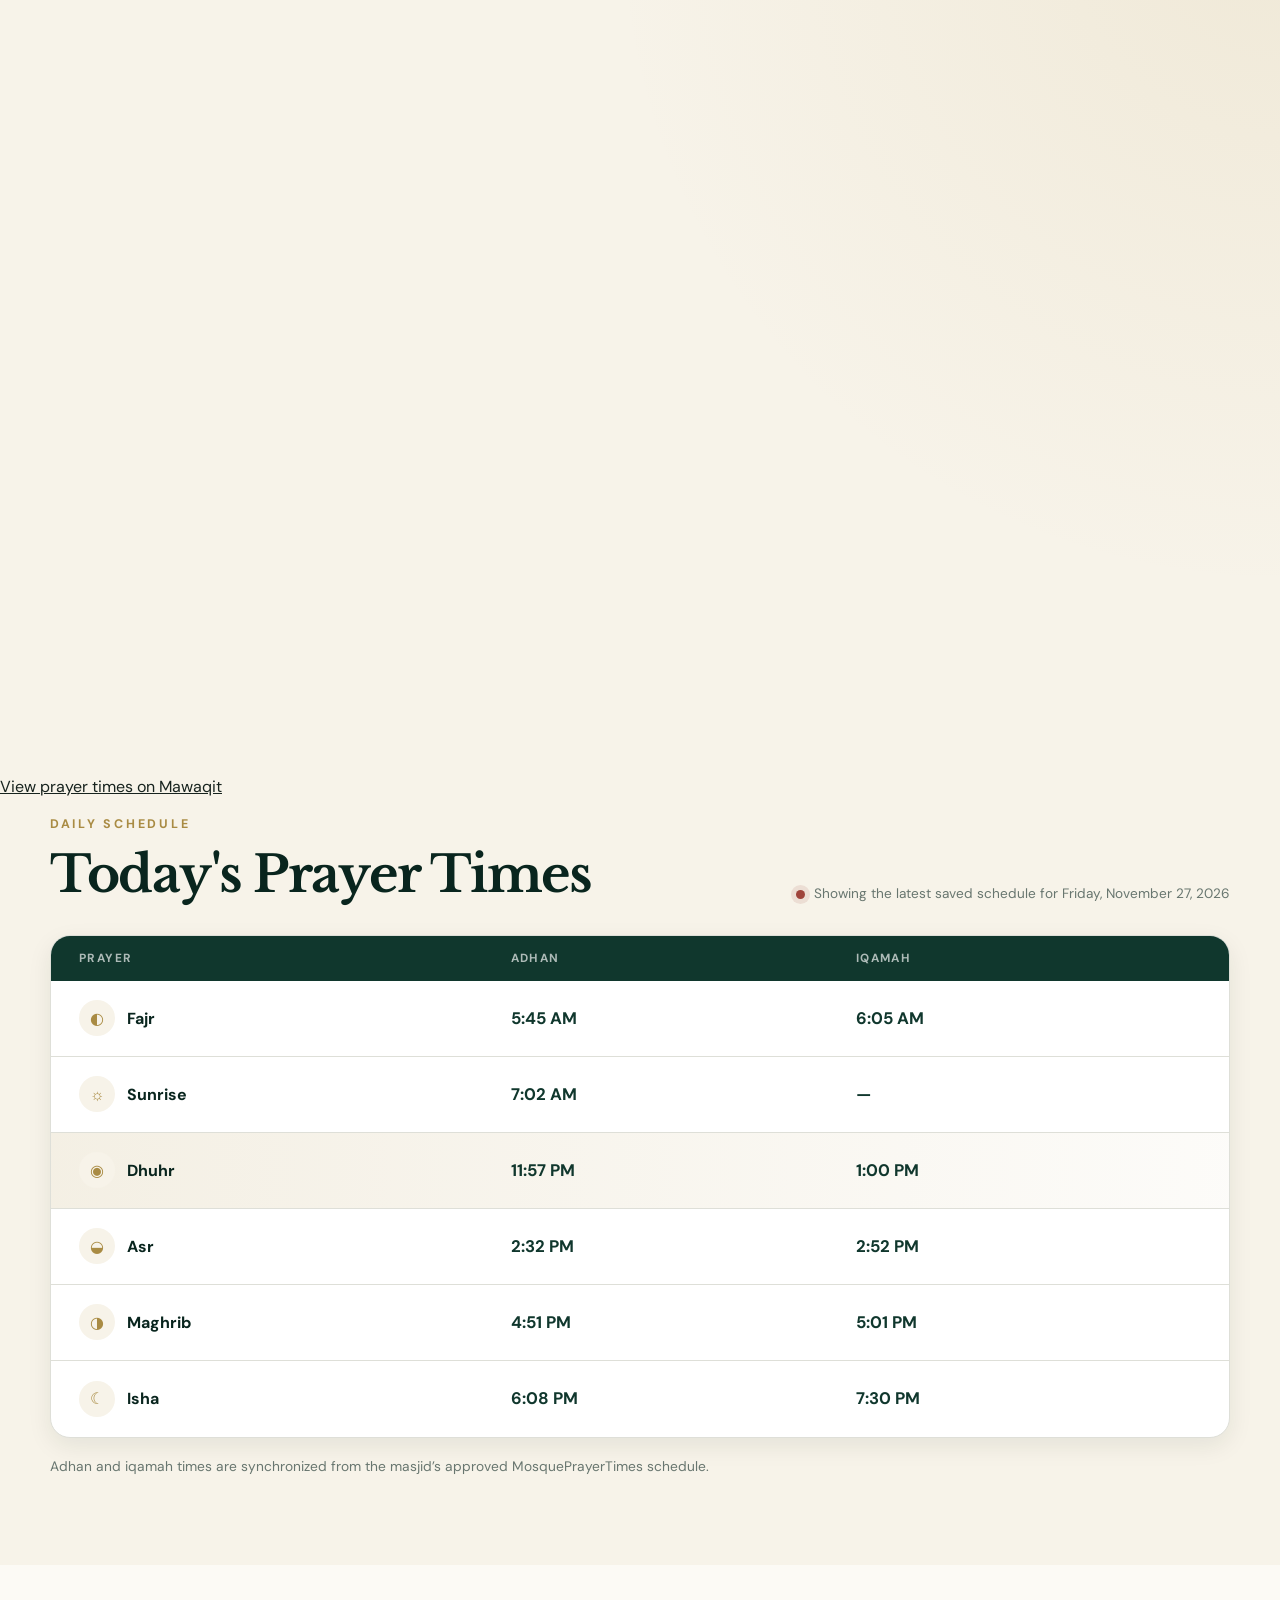
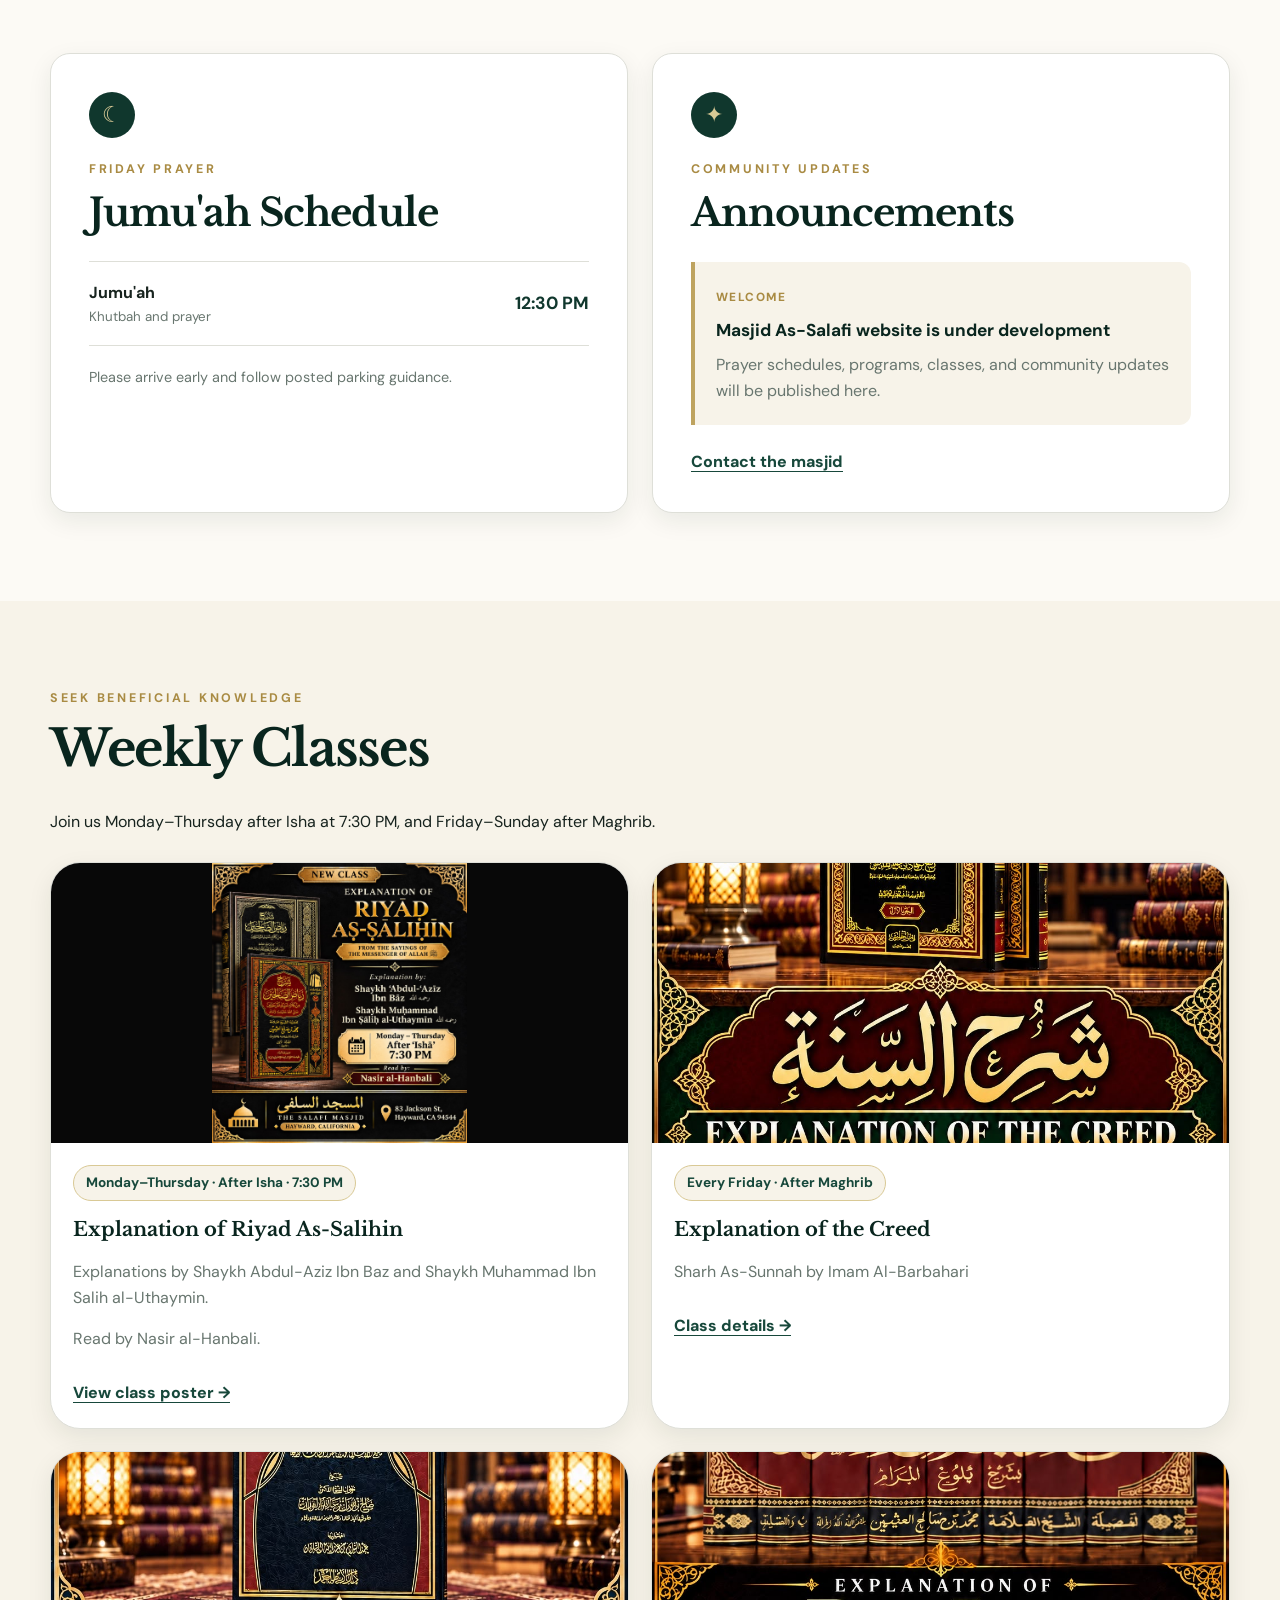
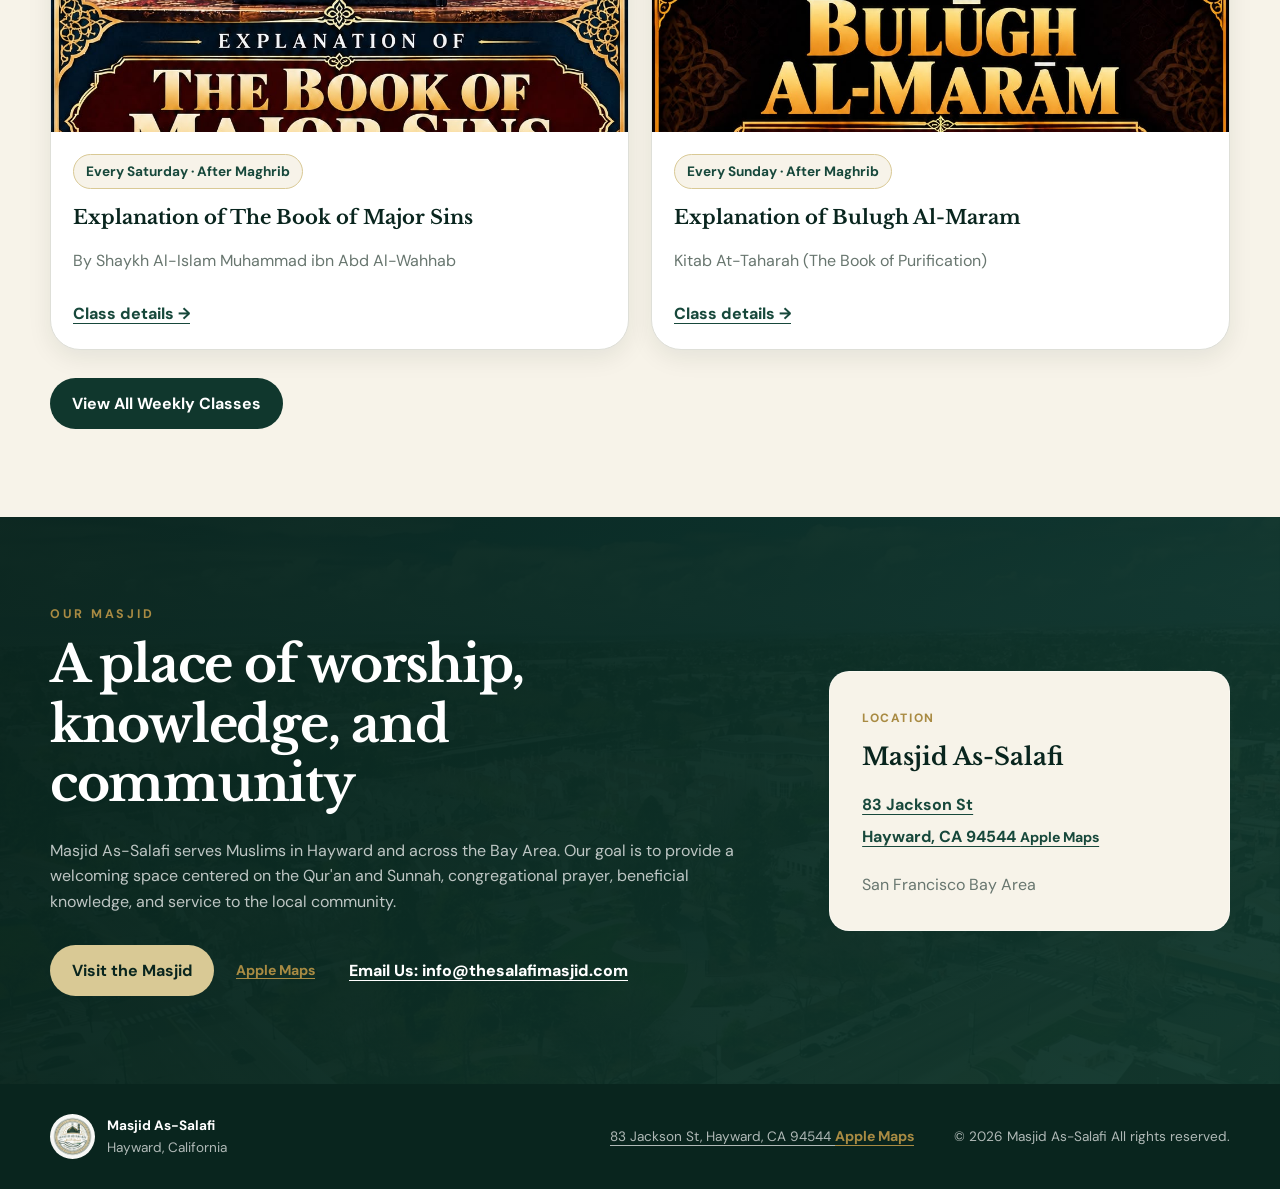
==== commit 730a3468: "Update index.html" ====
--- a/index.html
+++ b/index.html
@@ -183,6 +183,26 @@
     </section>
 
     <section class="prayer-section section" id="prayer-times" aria-labelledby="prayer-heading">
+      <div class="mawaqit-container">
+  <iframe
+    src="https://mawaqit.net/en/m/masjid-as-salafi-hayward-94544-united-states"
+    title="Masjid As Salafi prayer times"
+    width="100%"
+    height="750"
+    style="display: block; border: 0; border-radius: 12px;"
+    loading="lazy"
+    allowfullscreen
+  ></iframe>
+</div>
+
+<p>
+  <a
+    href="https://mawaqit.net/en/masjid-as-salafi-hayward-94544-united-states"
+    target="_blank"
+    rel="noopener noreferrer"
+  >
+    View prayer times on Mawaqit
+  </a>
       <div class="container">
         <div class="section-heading">
           <div>
@@ -228,7 +248,7 @@
                 <span>First Jumu'ah</span>
                 <small>Khutbah and prayer</small>
               </div>
-              <strong>1:15 PM</strong>
+              <strong>12:30 PM</strong>
             </div>
           </div>
 
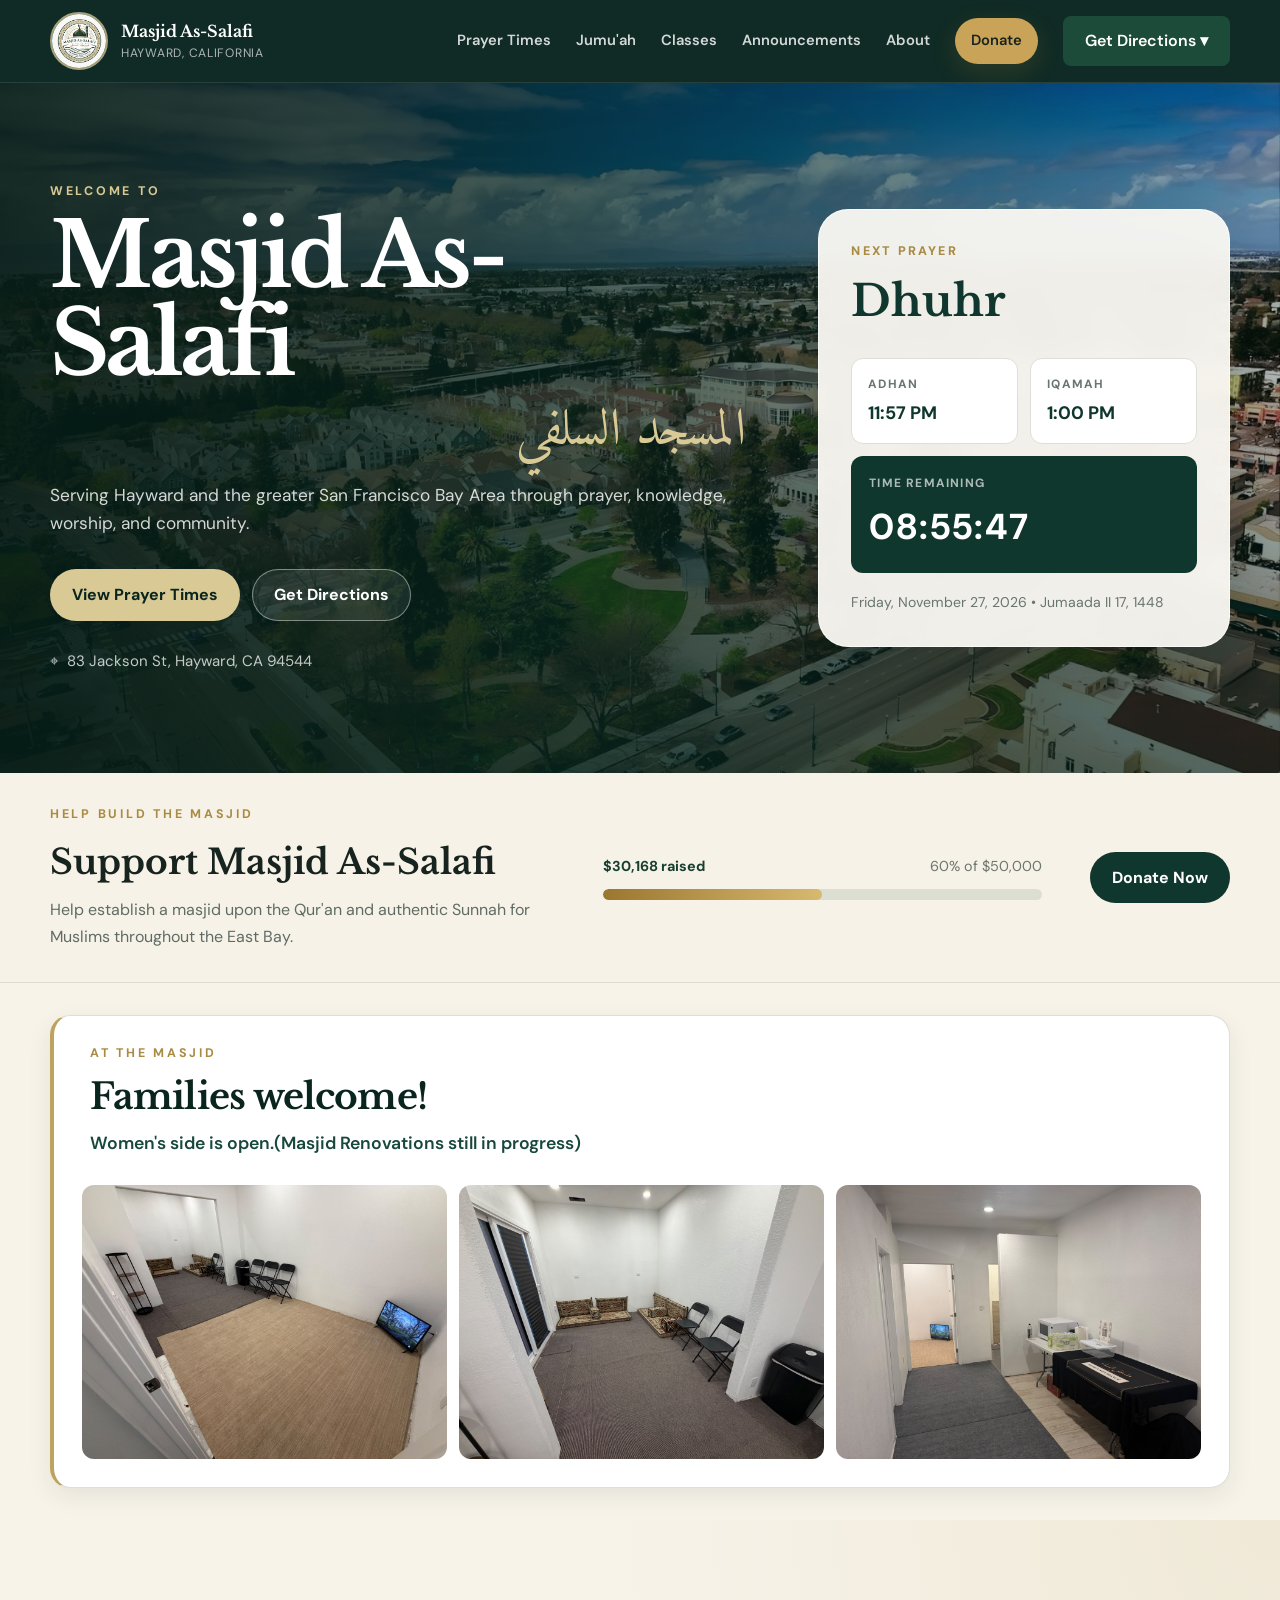
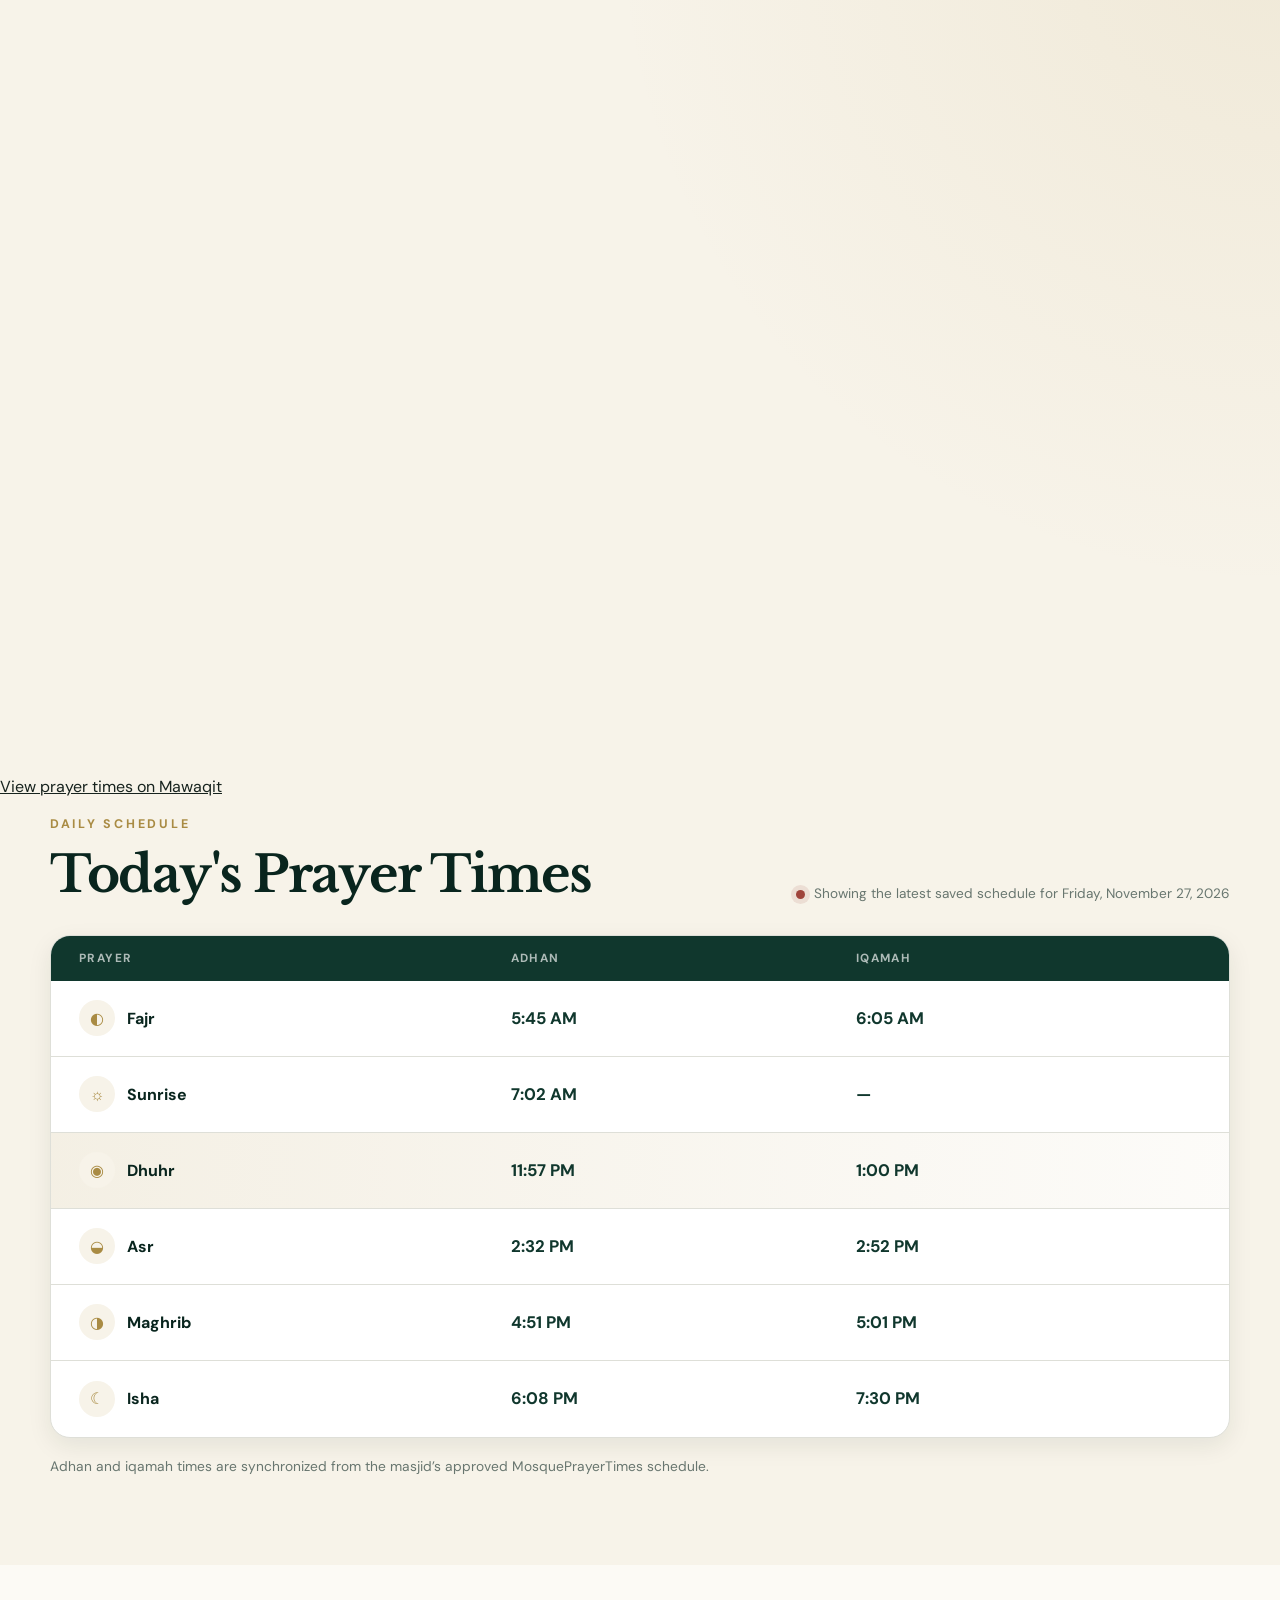
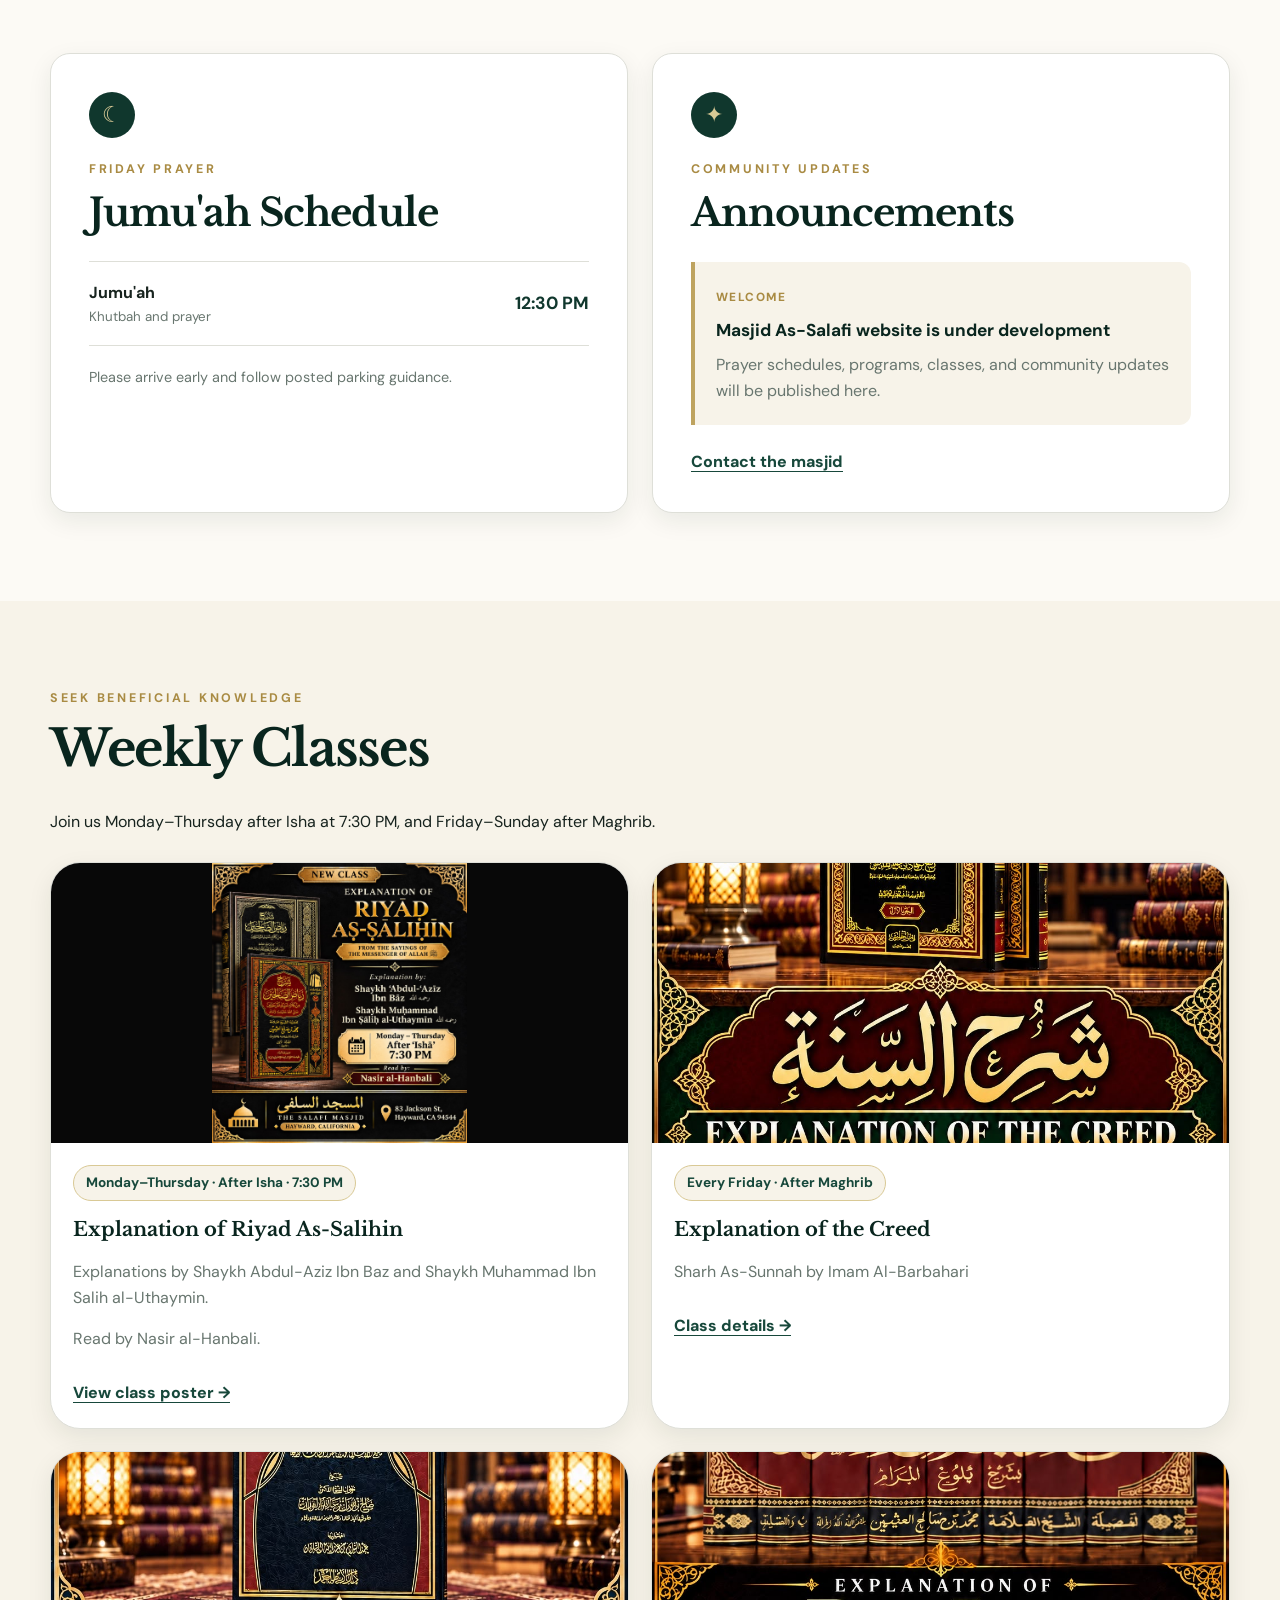
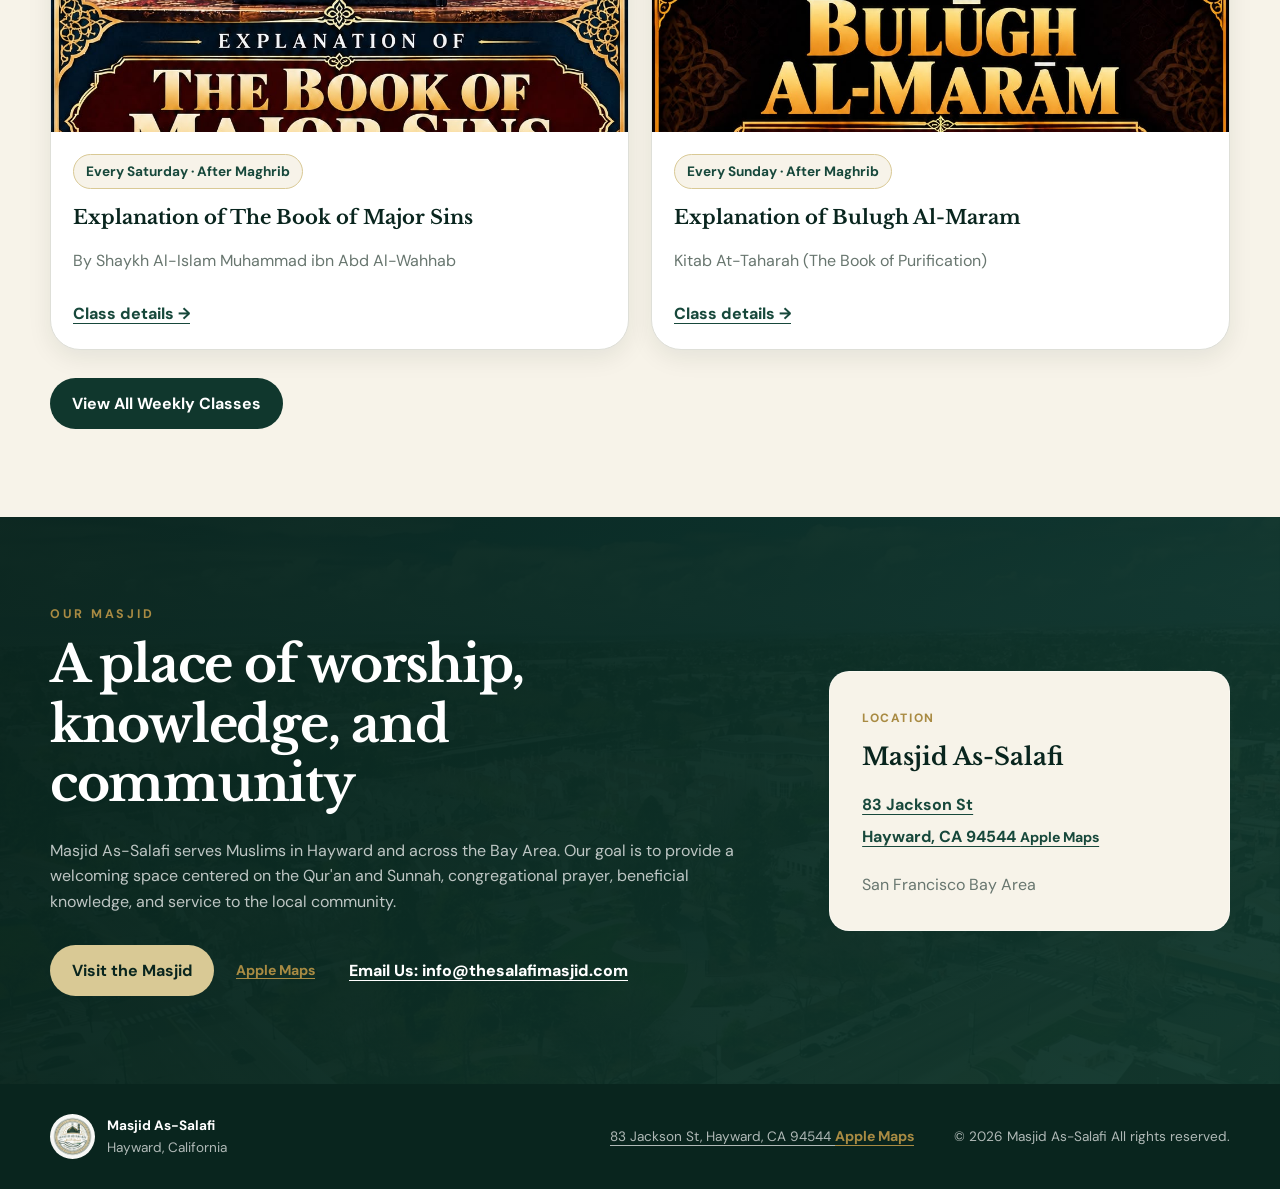
==== commit 52dda883: "Update index.html" ====
--- a/index.html
+++ b/index.html
@@ -185,7 +185,7 @@
     <section class="prayer-section section" id="prayer-times" aria-labelledby="prayer-heading">
       <div class="mawaqit-container">
   <iframe
-    src="https://mawaqit.net/en/m/masjid-as-salafi-hayward-94544-united-states"
+    src="https://mawaqit.net/en/w/masjid-as-salafi-hayward-94544-united-states"
     title="Masjid As Salafi prayer times"
     width="100%"
     height="750"
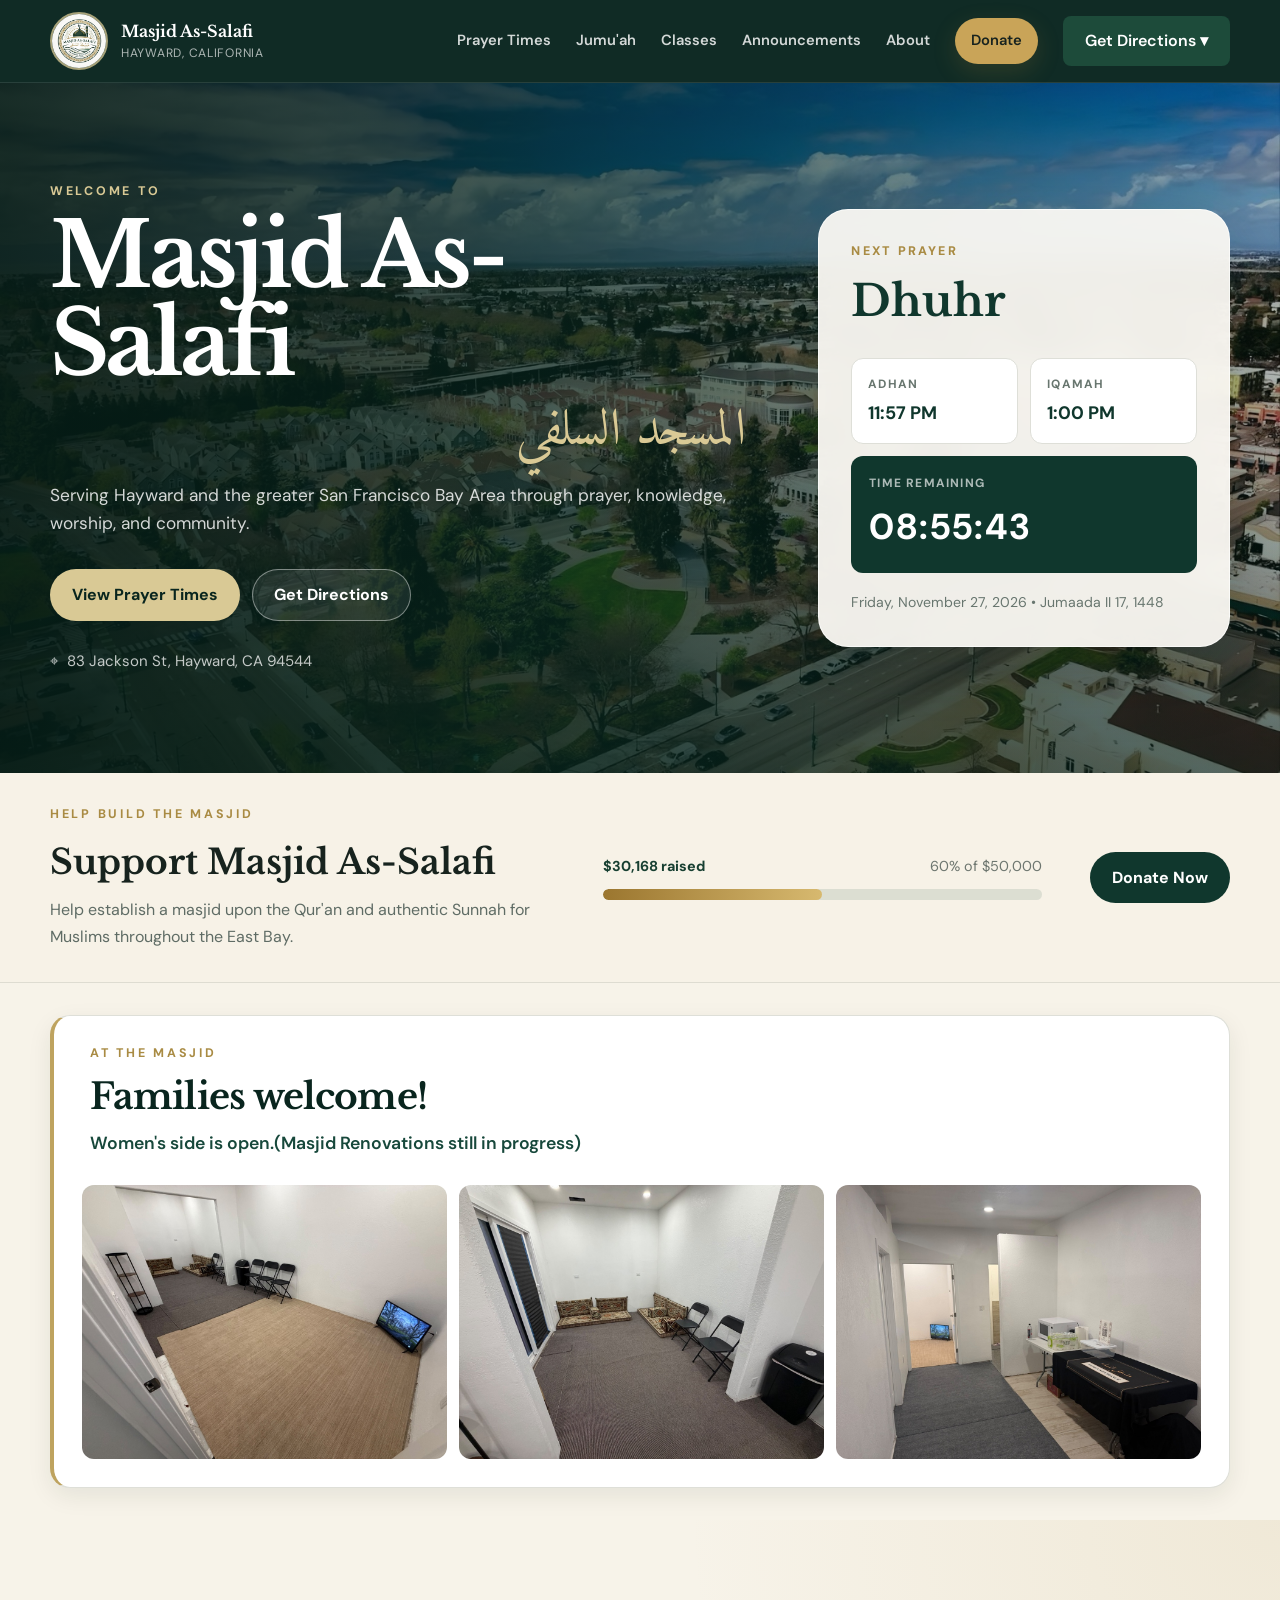
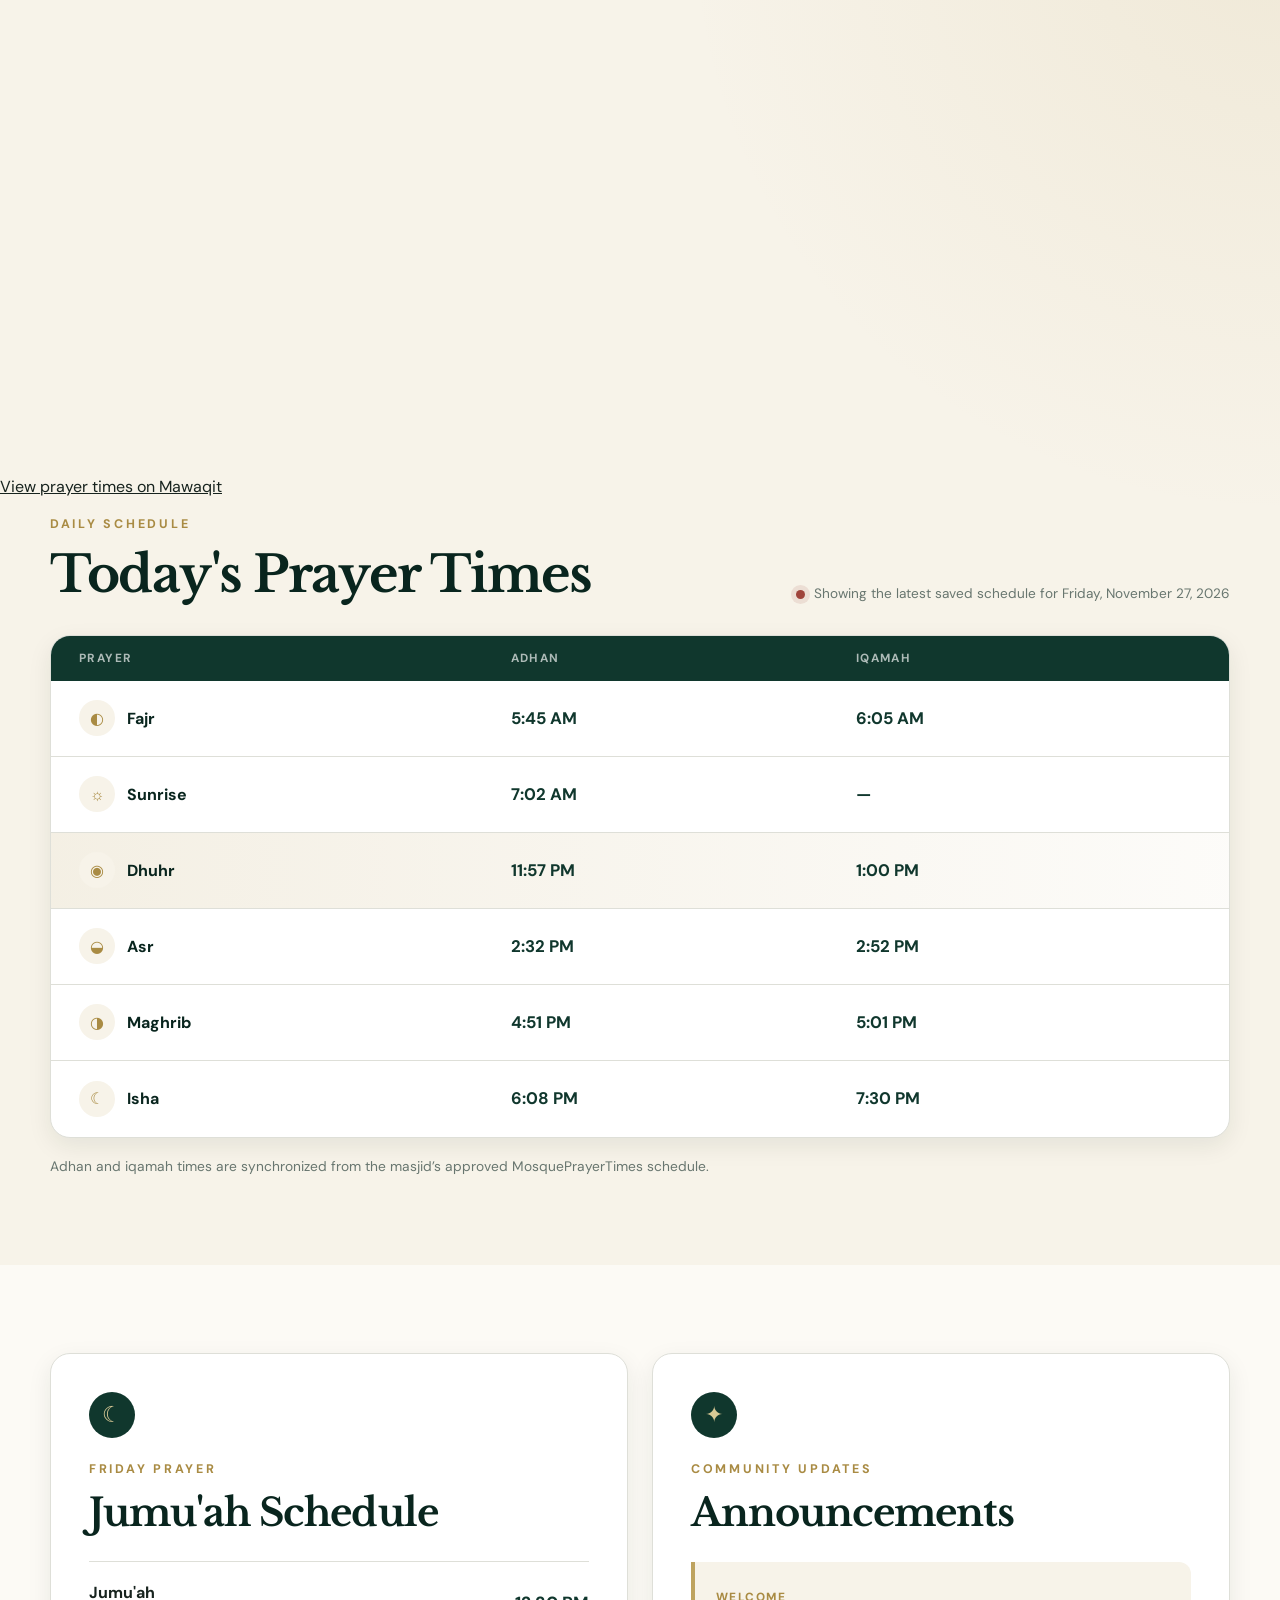
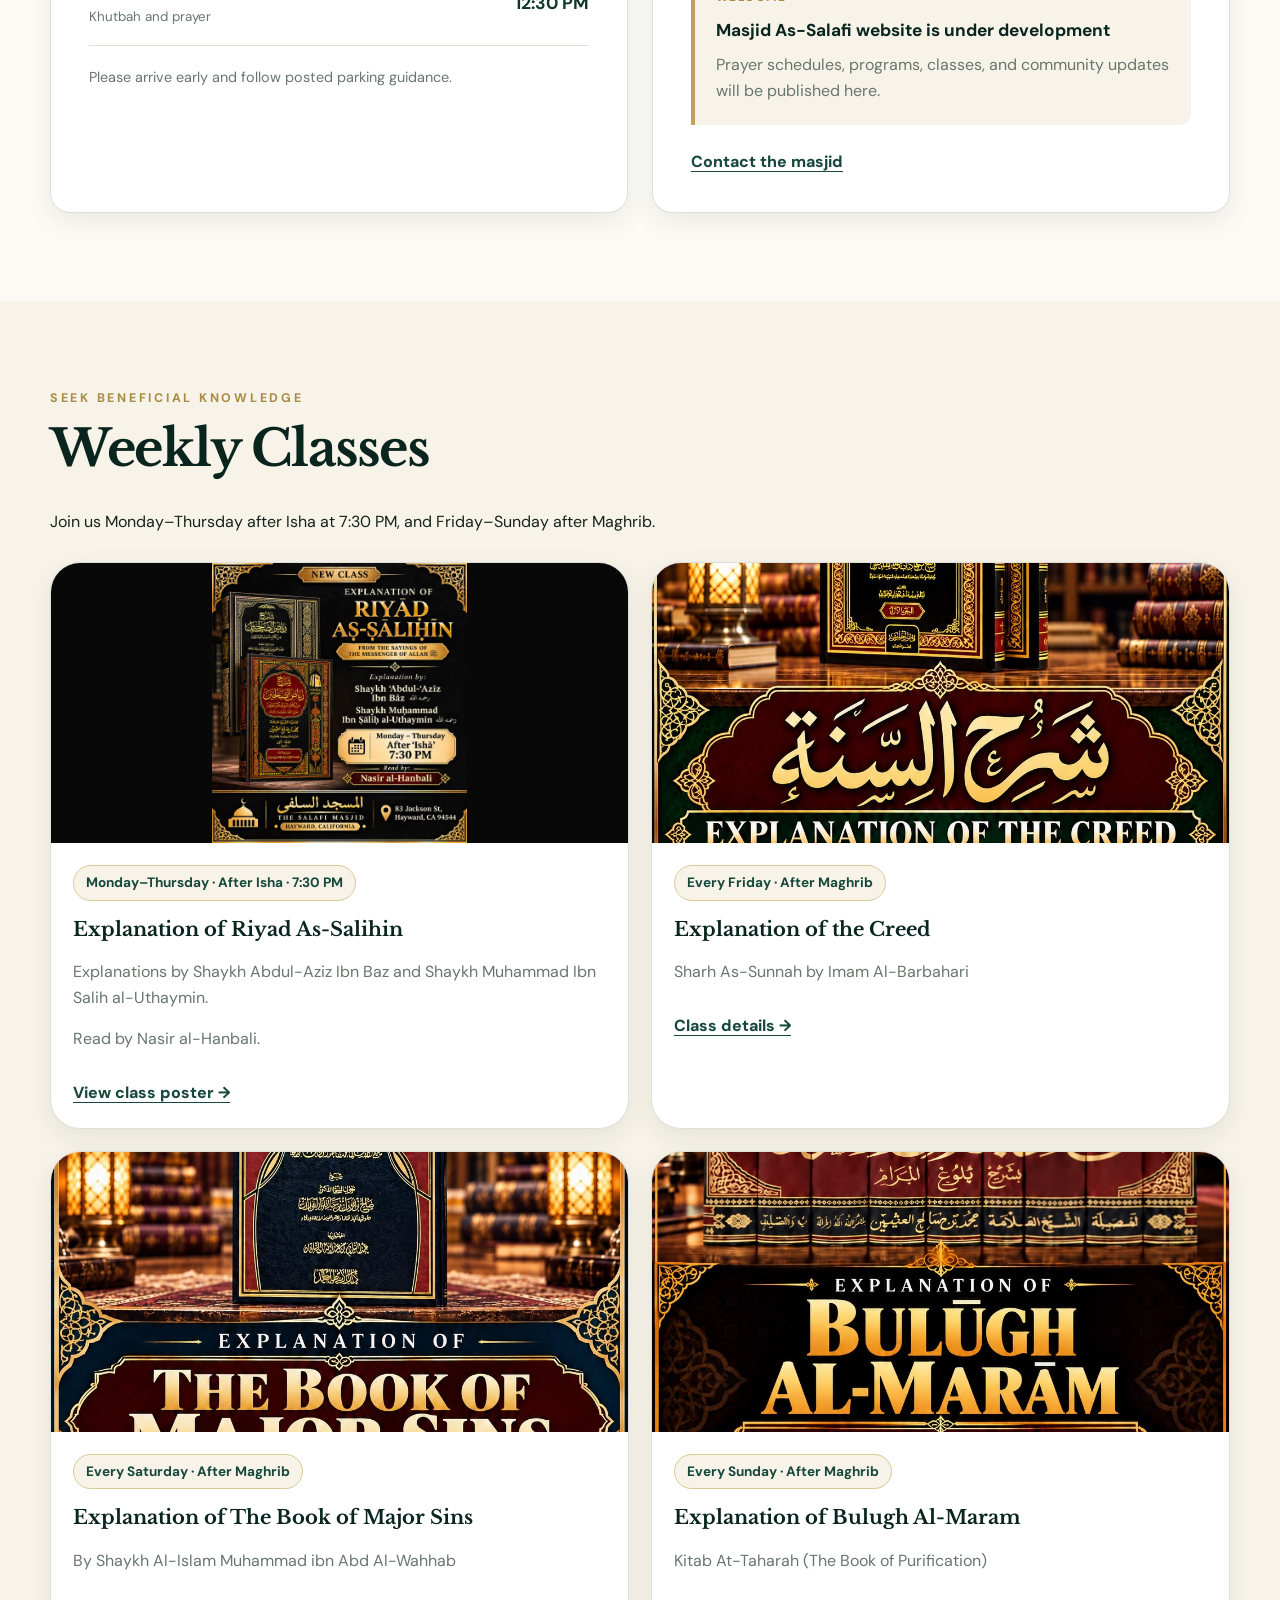
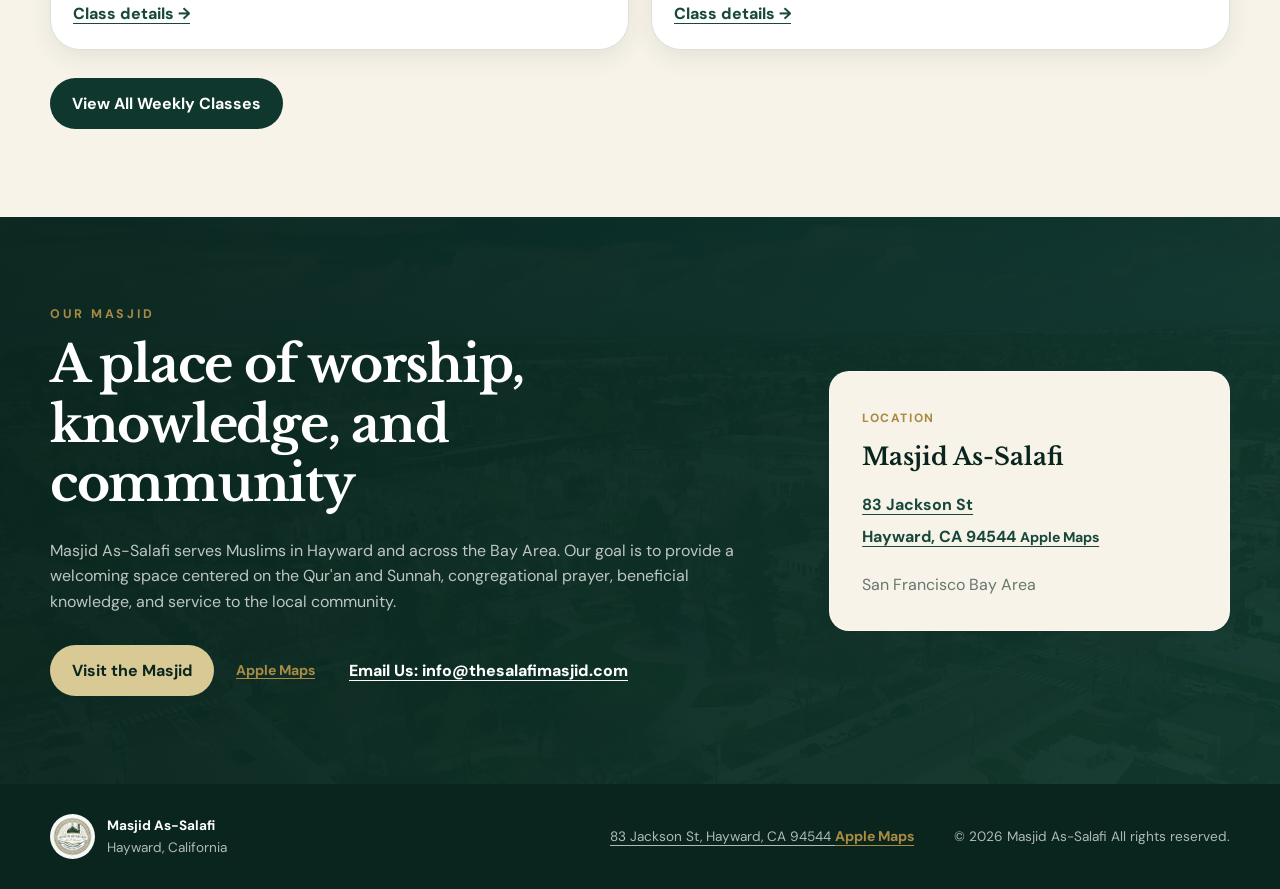
==== commit 3dc6cbab: "Update index.html" ====
--- a/index.html
+++ b/index.html
@@ -188,7 +188,7 @@
     src="https://mawaqit.net/en/w/masjid-as-salafi-hayward-94544-united-states"
     title="Masjid As Salafi prayer times"
     width="100%"
-    height="750"
+    height="450"
     style="display: block; border: 0; border-radius: 12px;"
     loading="lazy"
     allowfullscreen
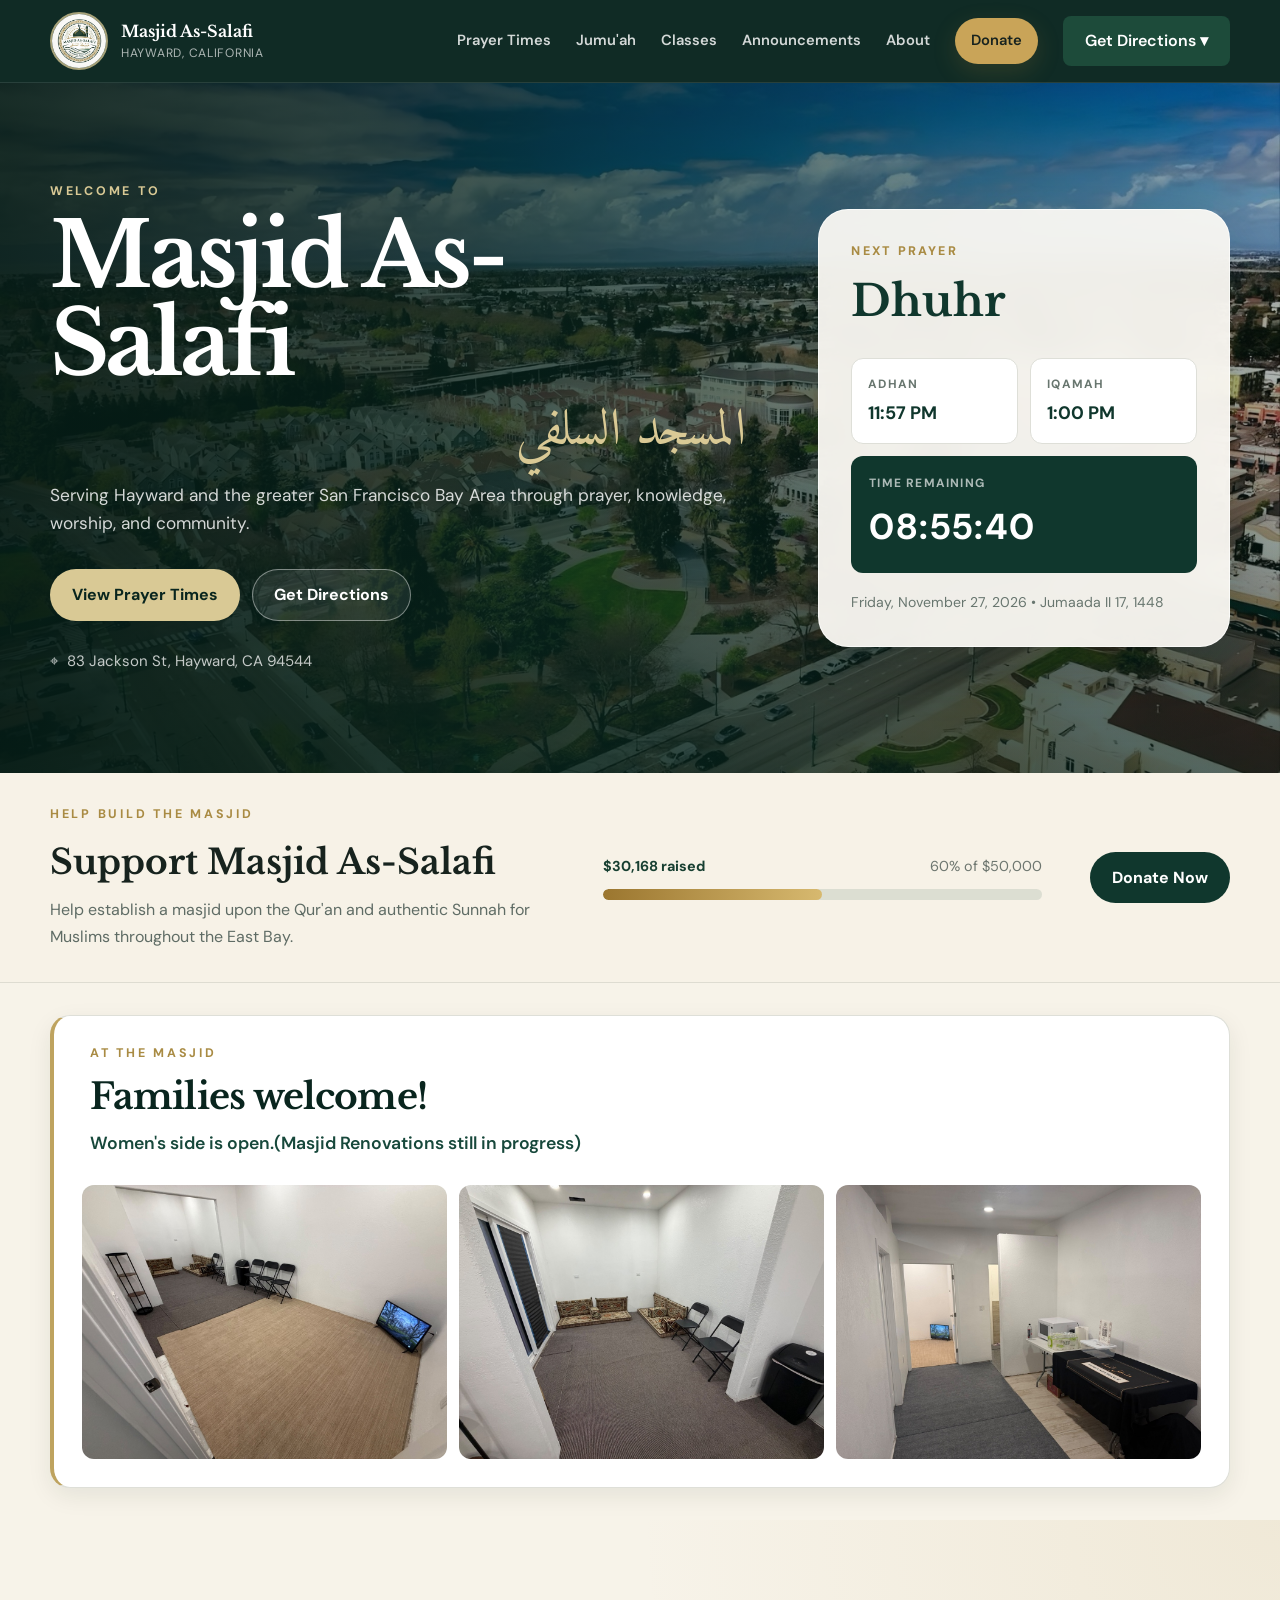
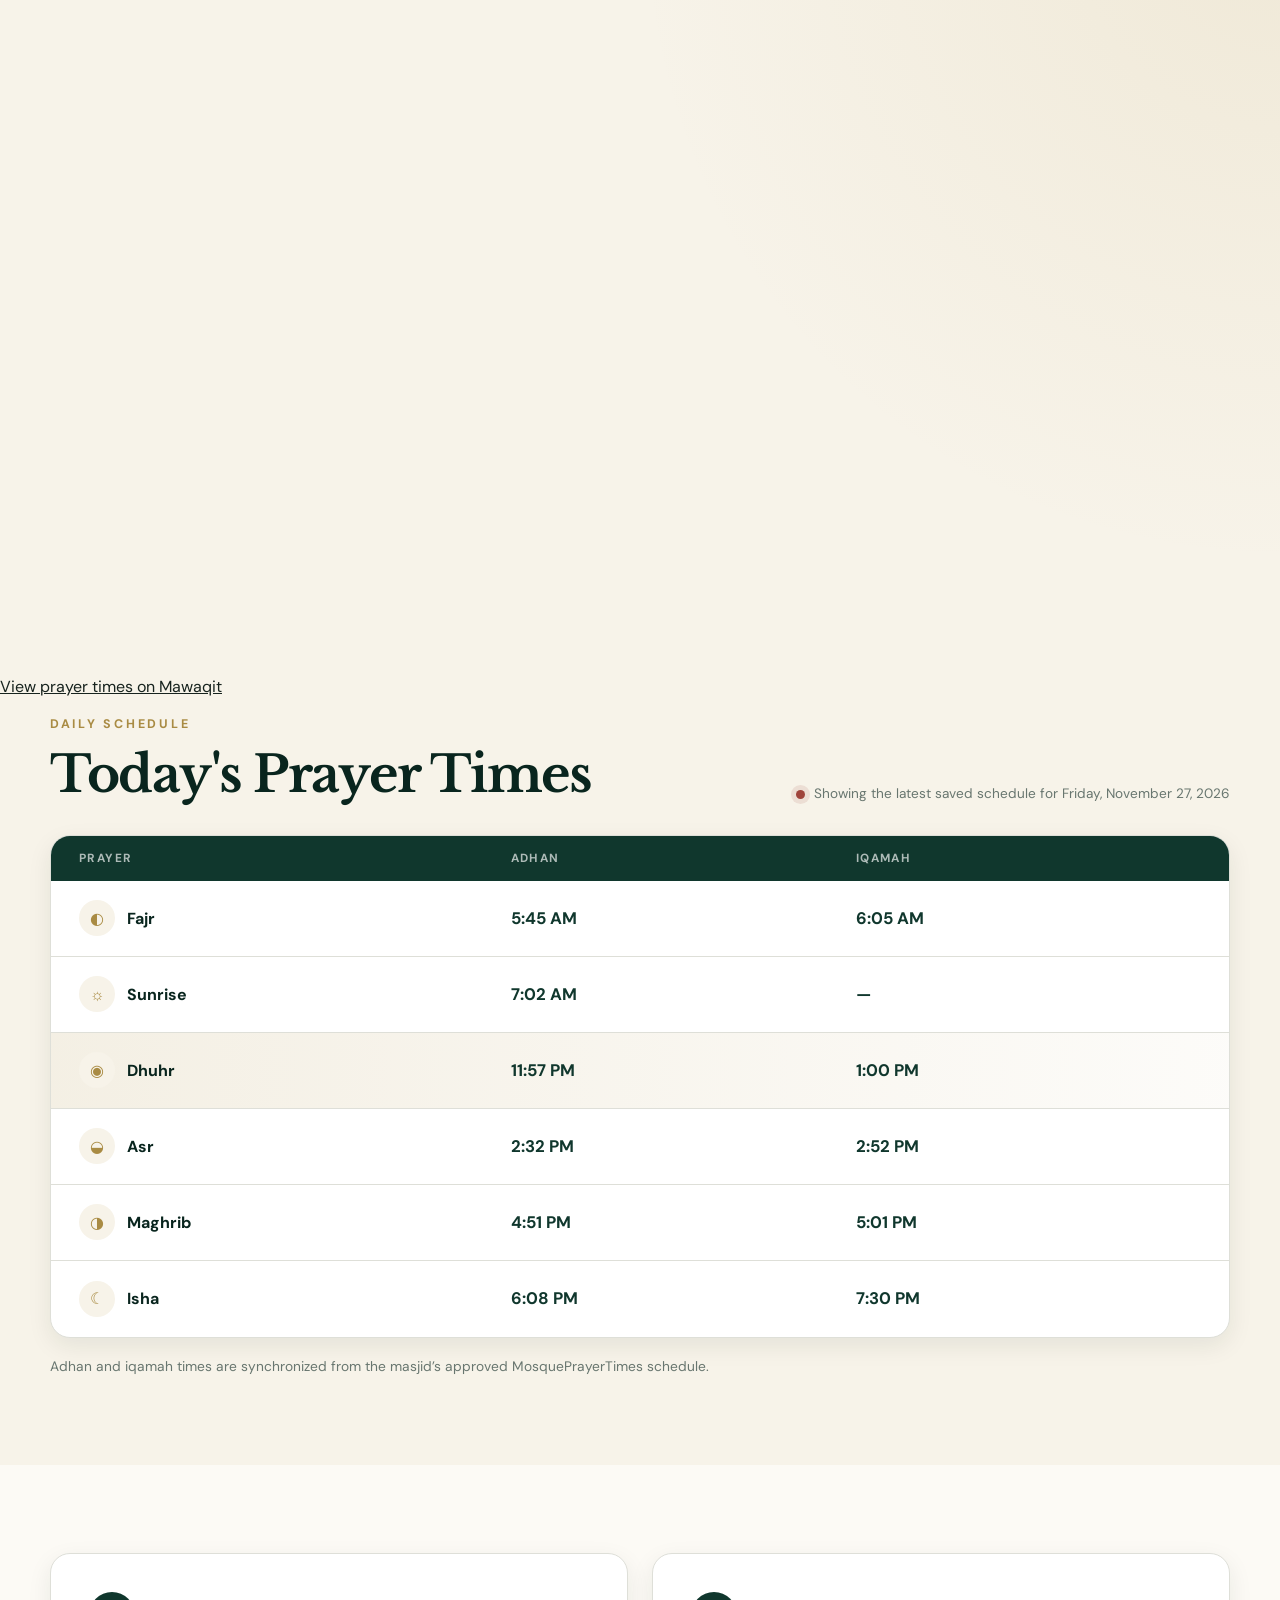
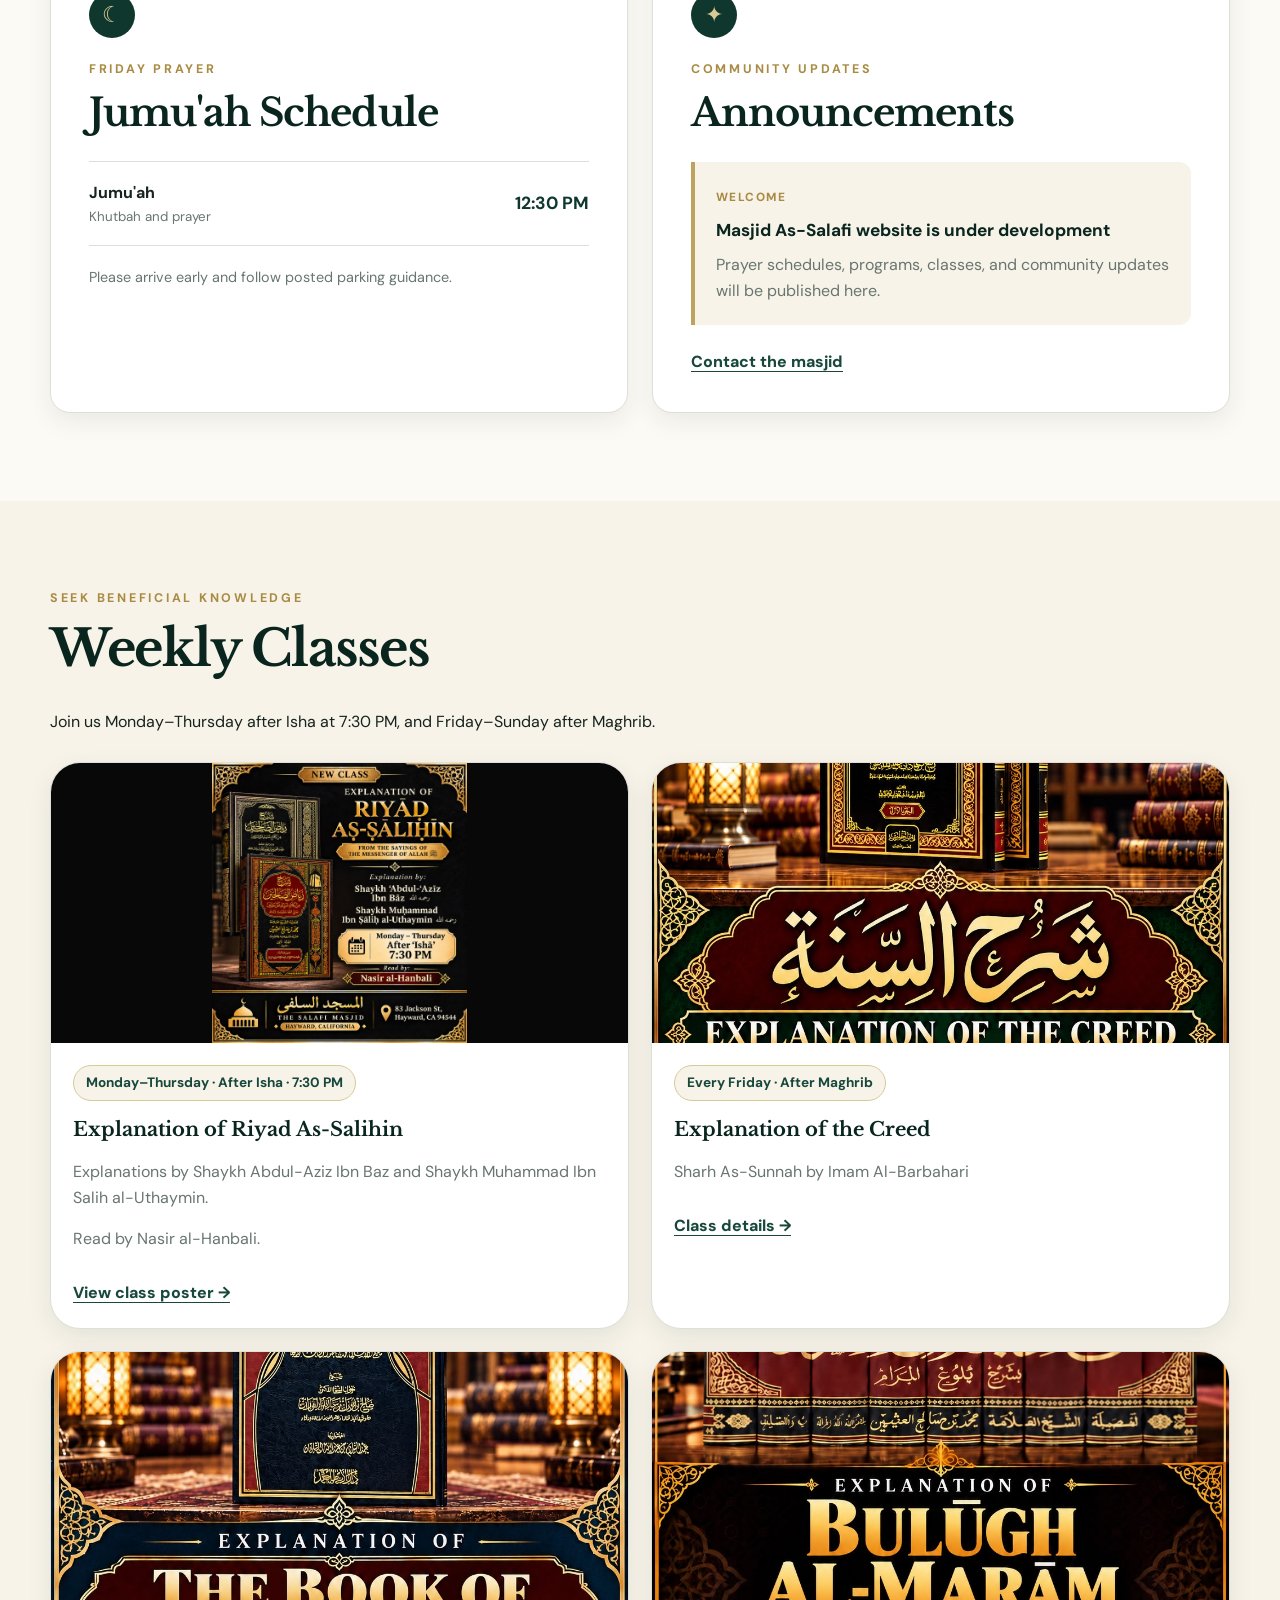
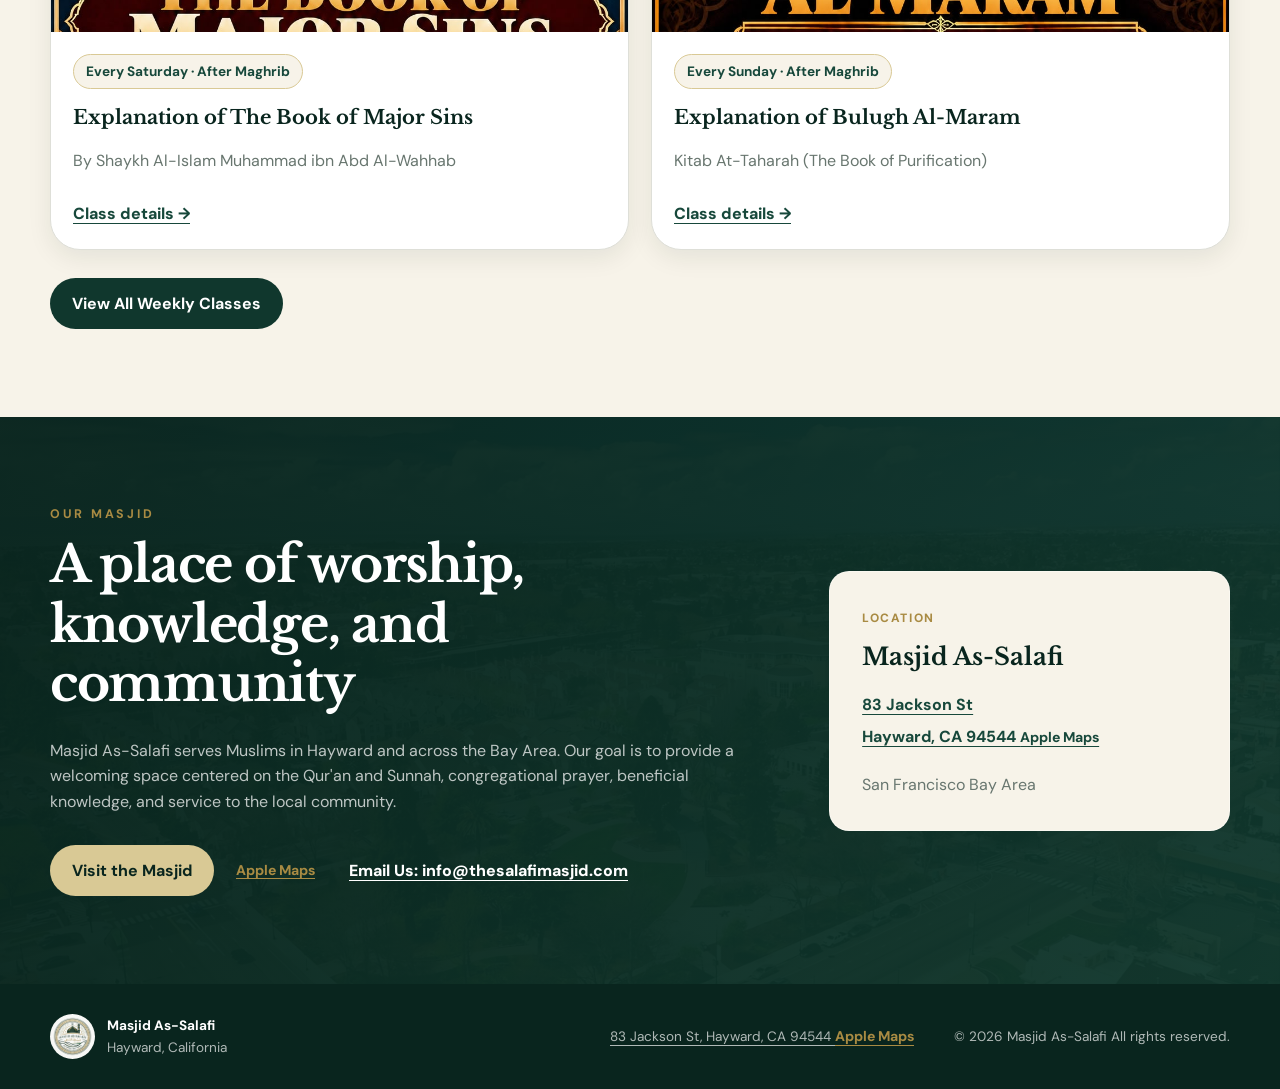
==== commit 338fb5ac: "Update index.html" ====
--- a/index.html
+++ b/index.html
@@ -187,8 +187,8 @@
   <iframe
     src="https://mawaqit.net/en/w/masjid-as-salafi-hayward-94544-united-states"
     title="Masjid As Salafi prayer times"
-    width="100%"
-    height="450"
+    width="800%"
+    height="650"
     style="display: block; border: 0; border-radius: 12px;"
     loading="lazy"
     allowfullscreen
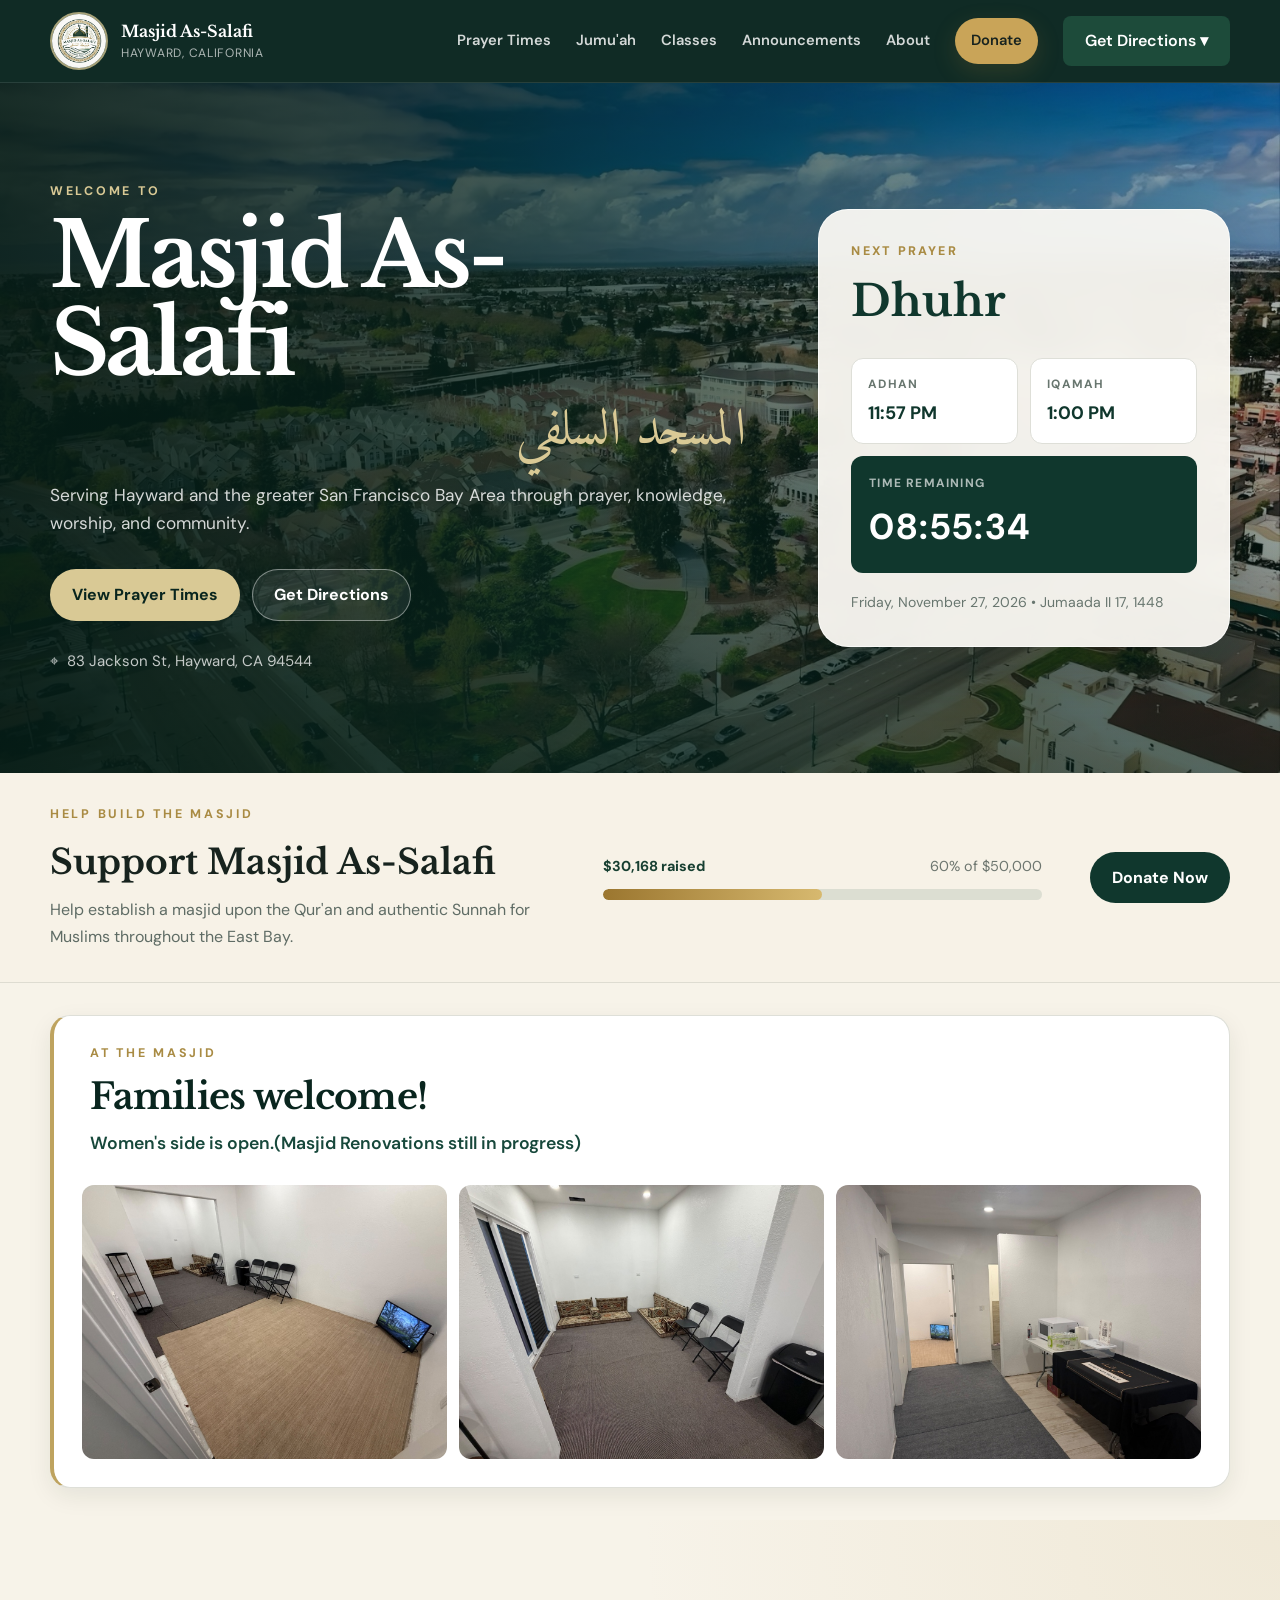
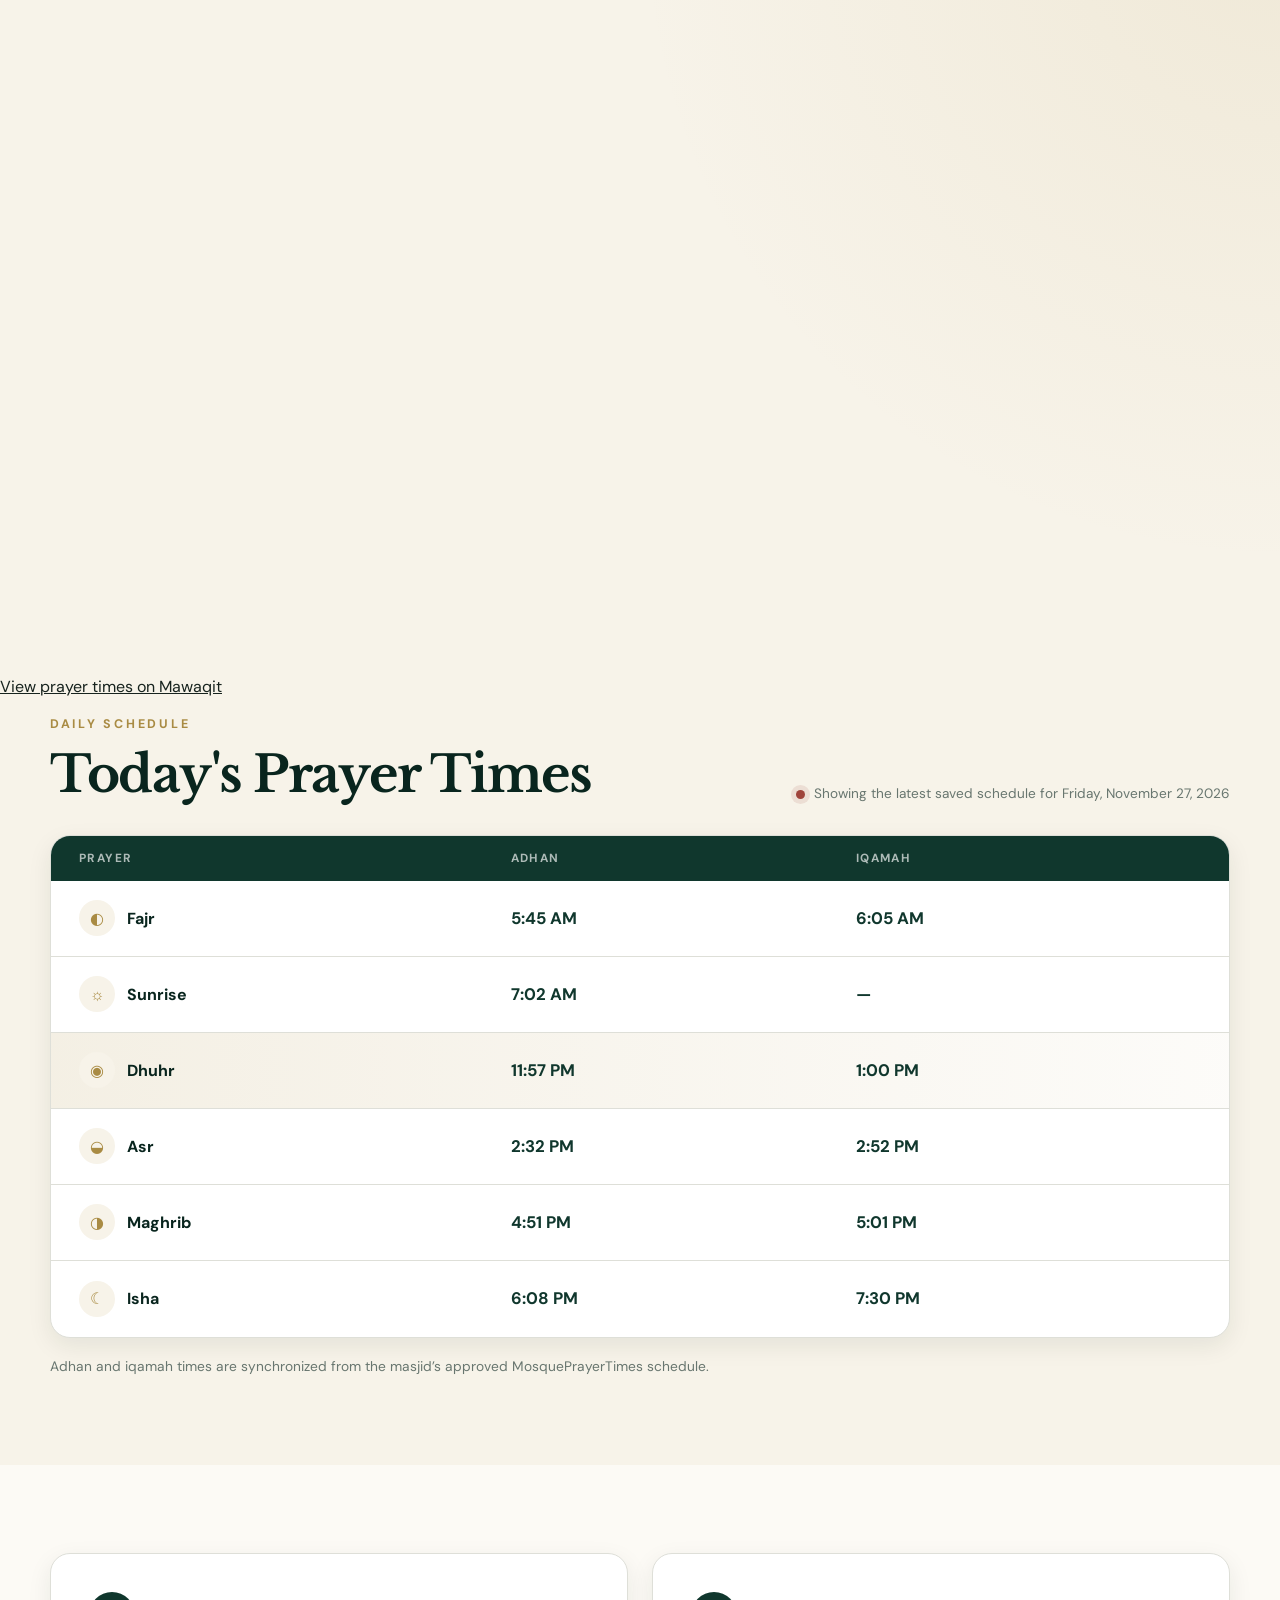
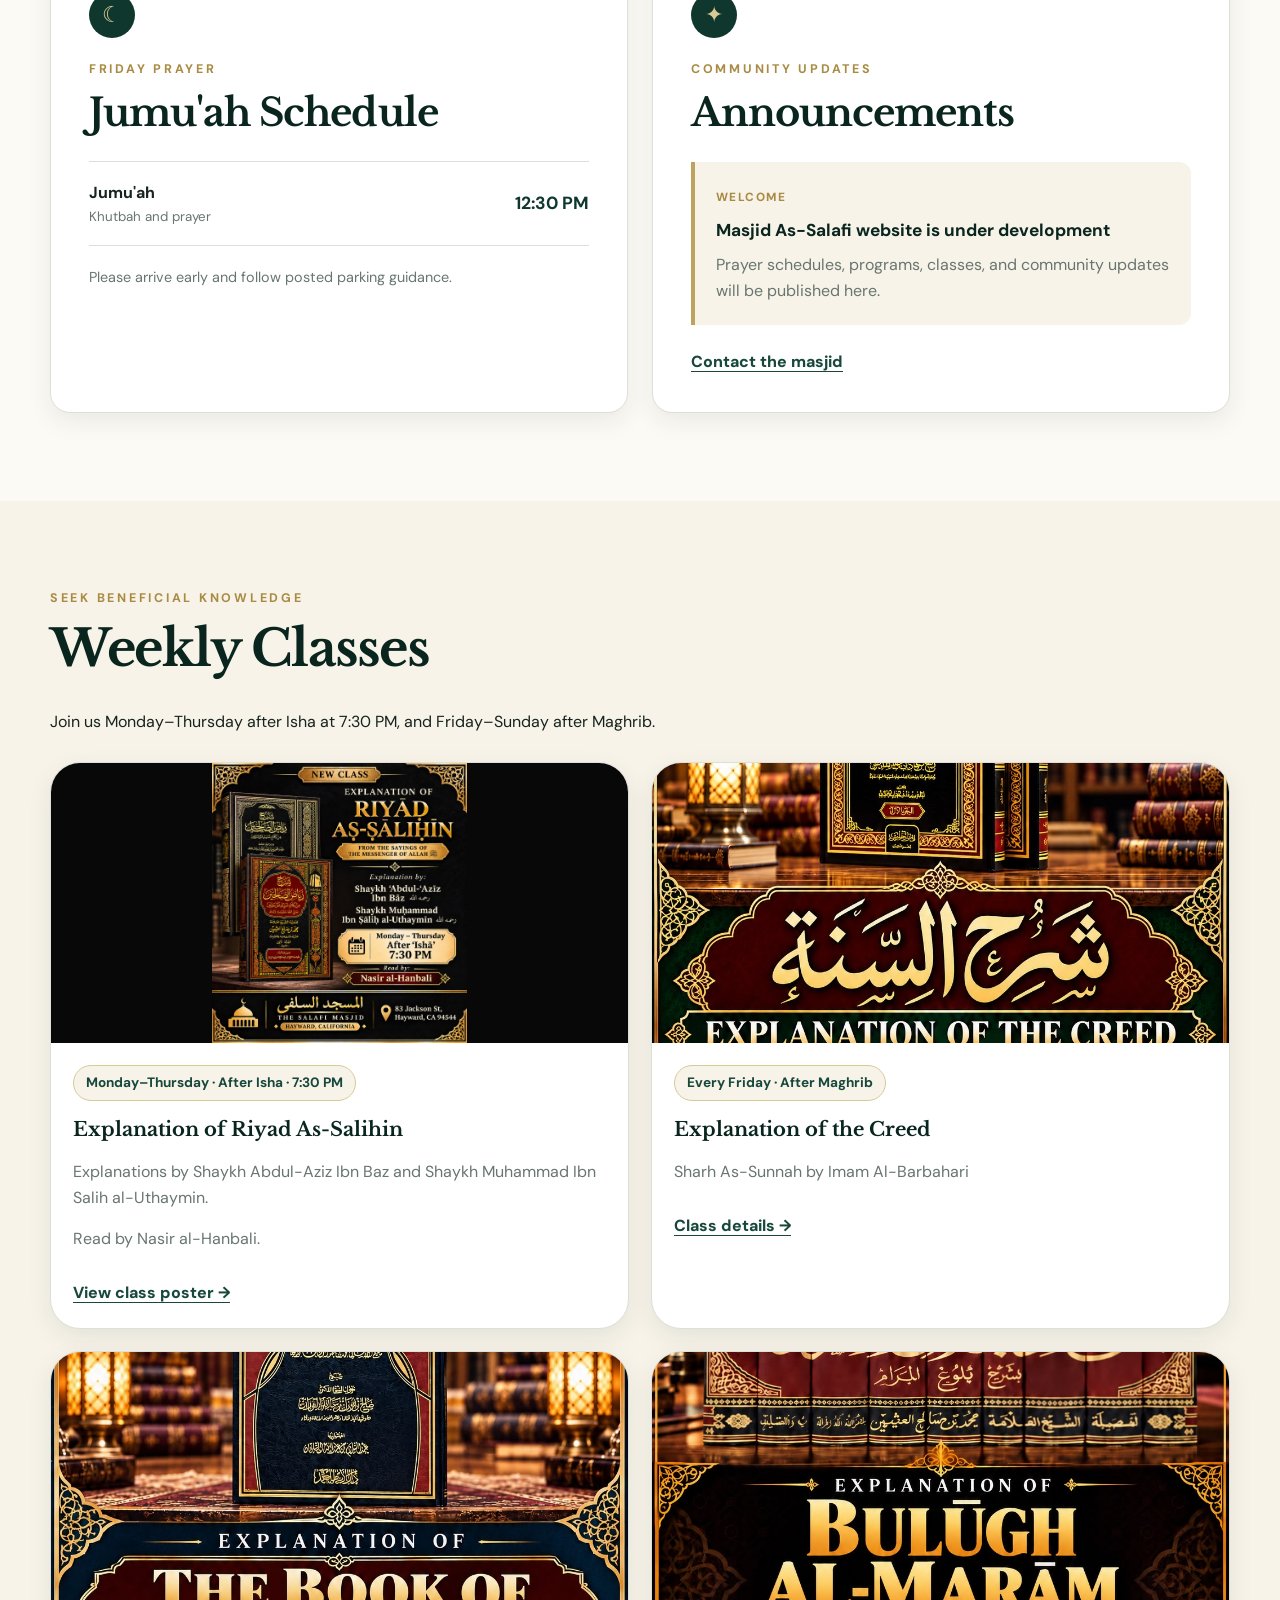
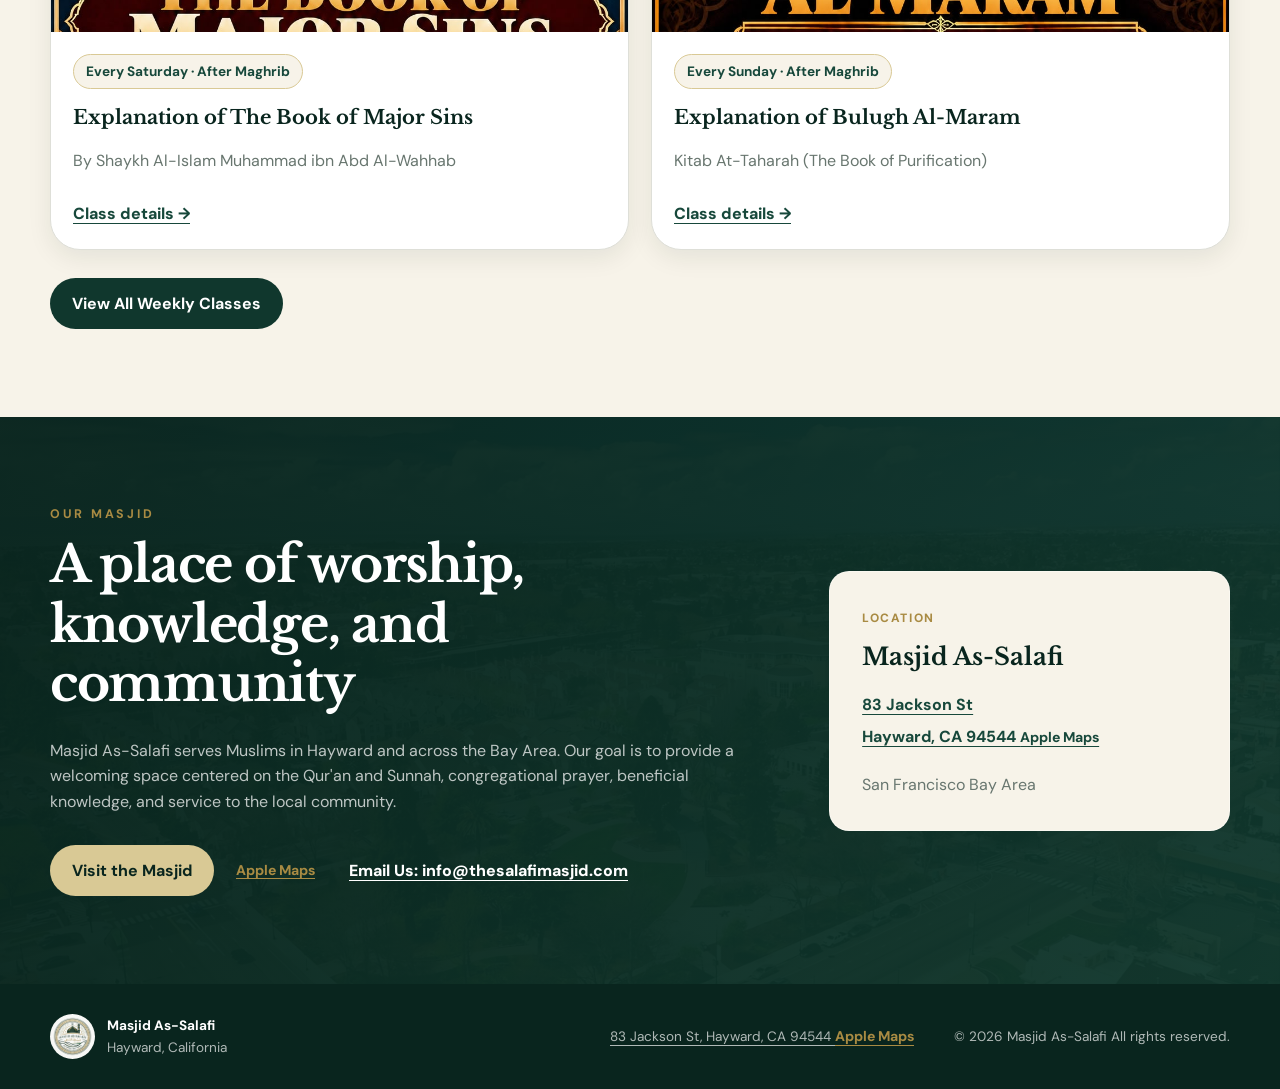
==== commit e53a1954: "Update index.html" ====
--- a/index.html
+++ b/index.html
@@ -187,7 +187,7 @@
   <iframe
     src="https://mawaqit.net/en/w/masjid-as-salafi-hayward-94544-united-states"
     title="Masjid As Salafi prayer times"
-    width="800%"
+    width="80%"
     height="650"
     style="display: block; border: 0; border-radius: 12px;"
     loading="lazy"
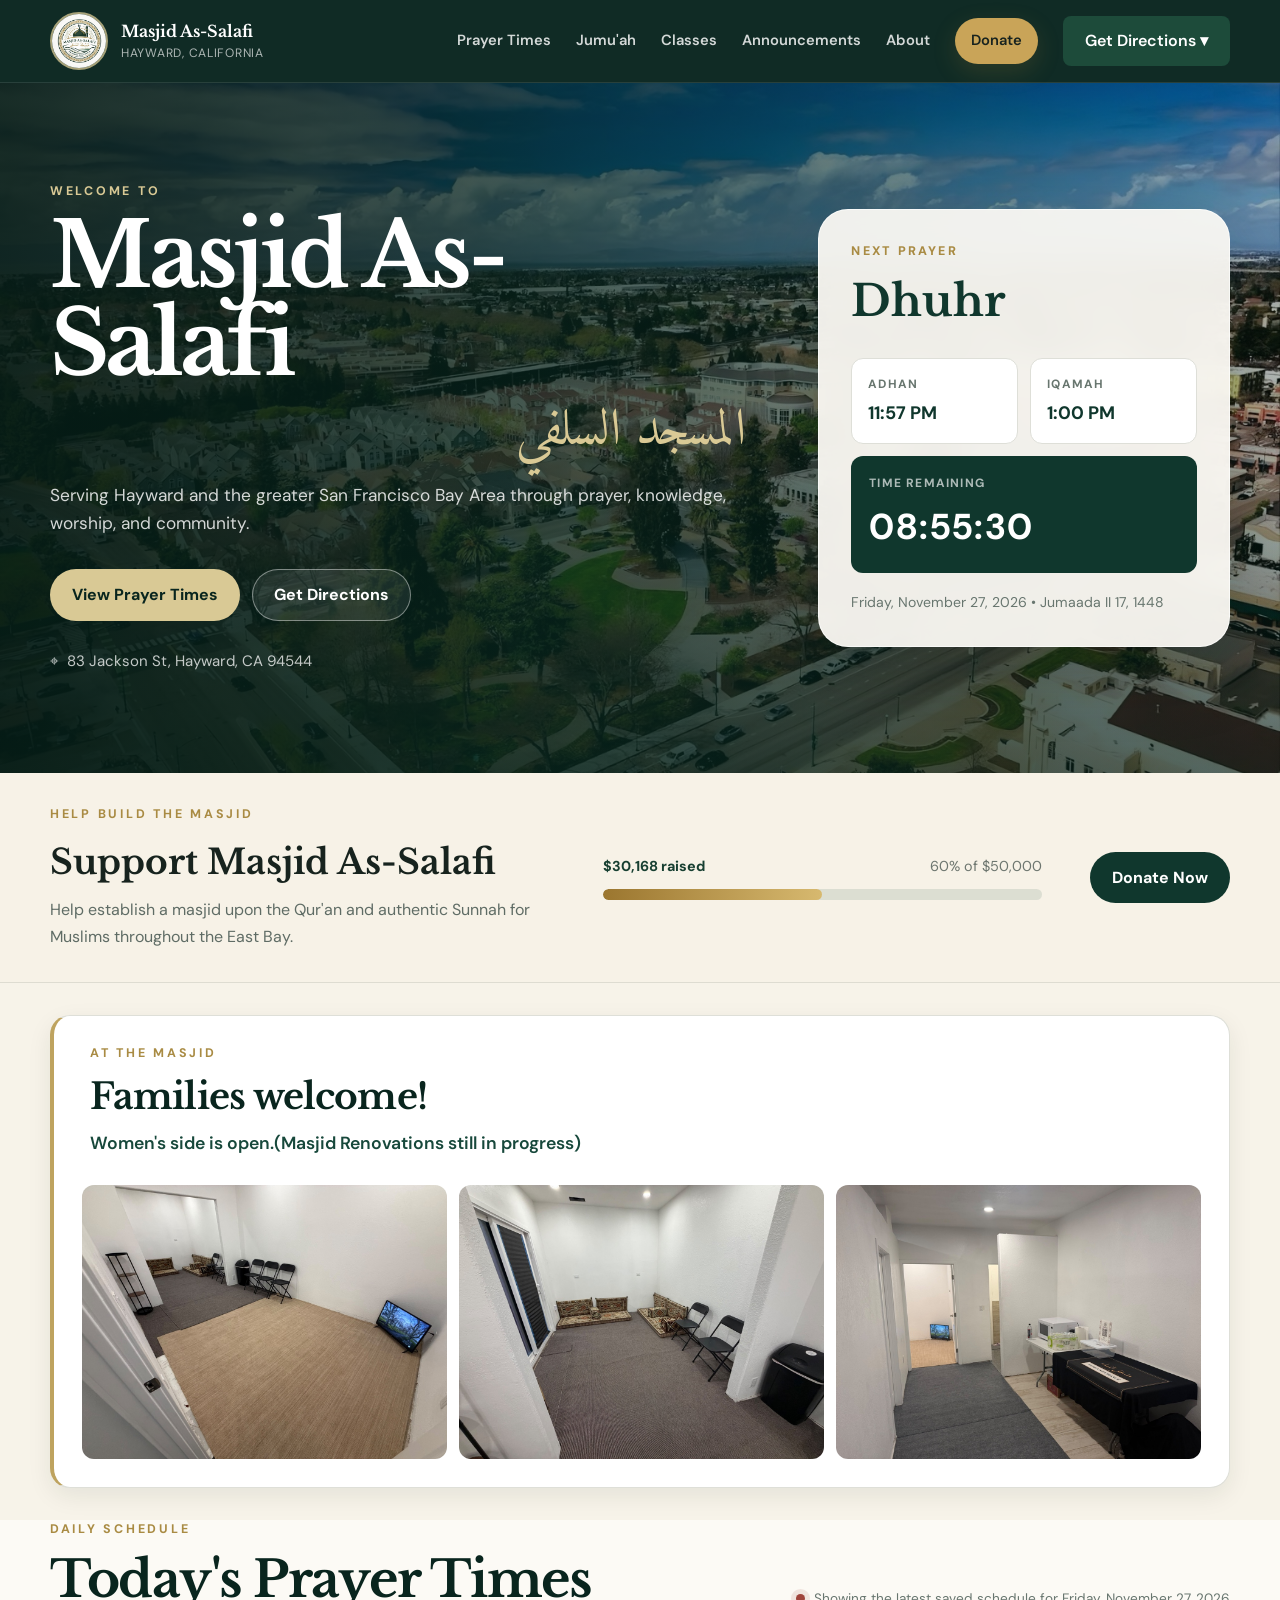
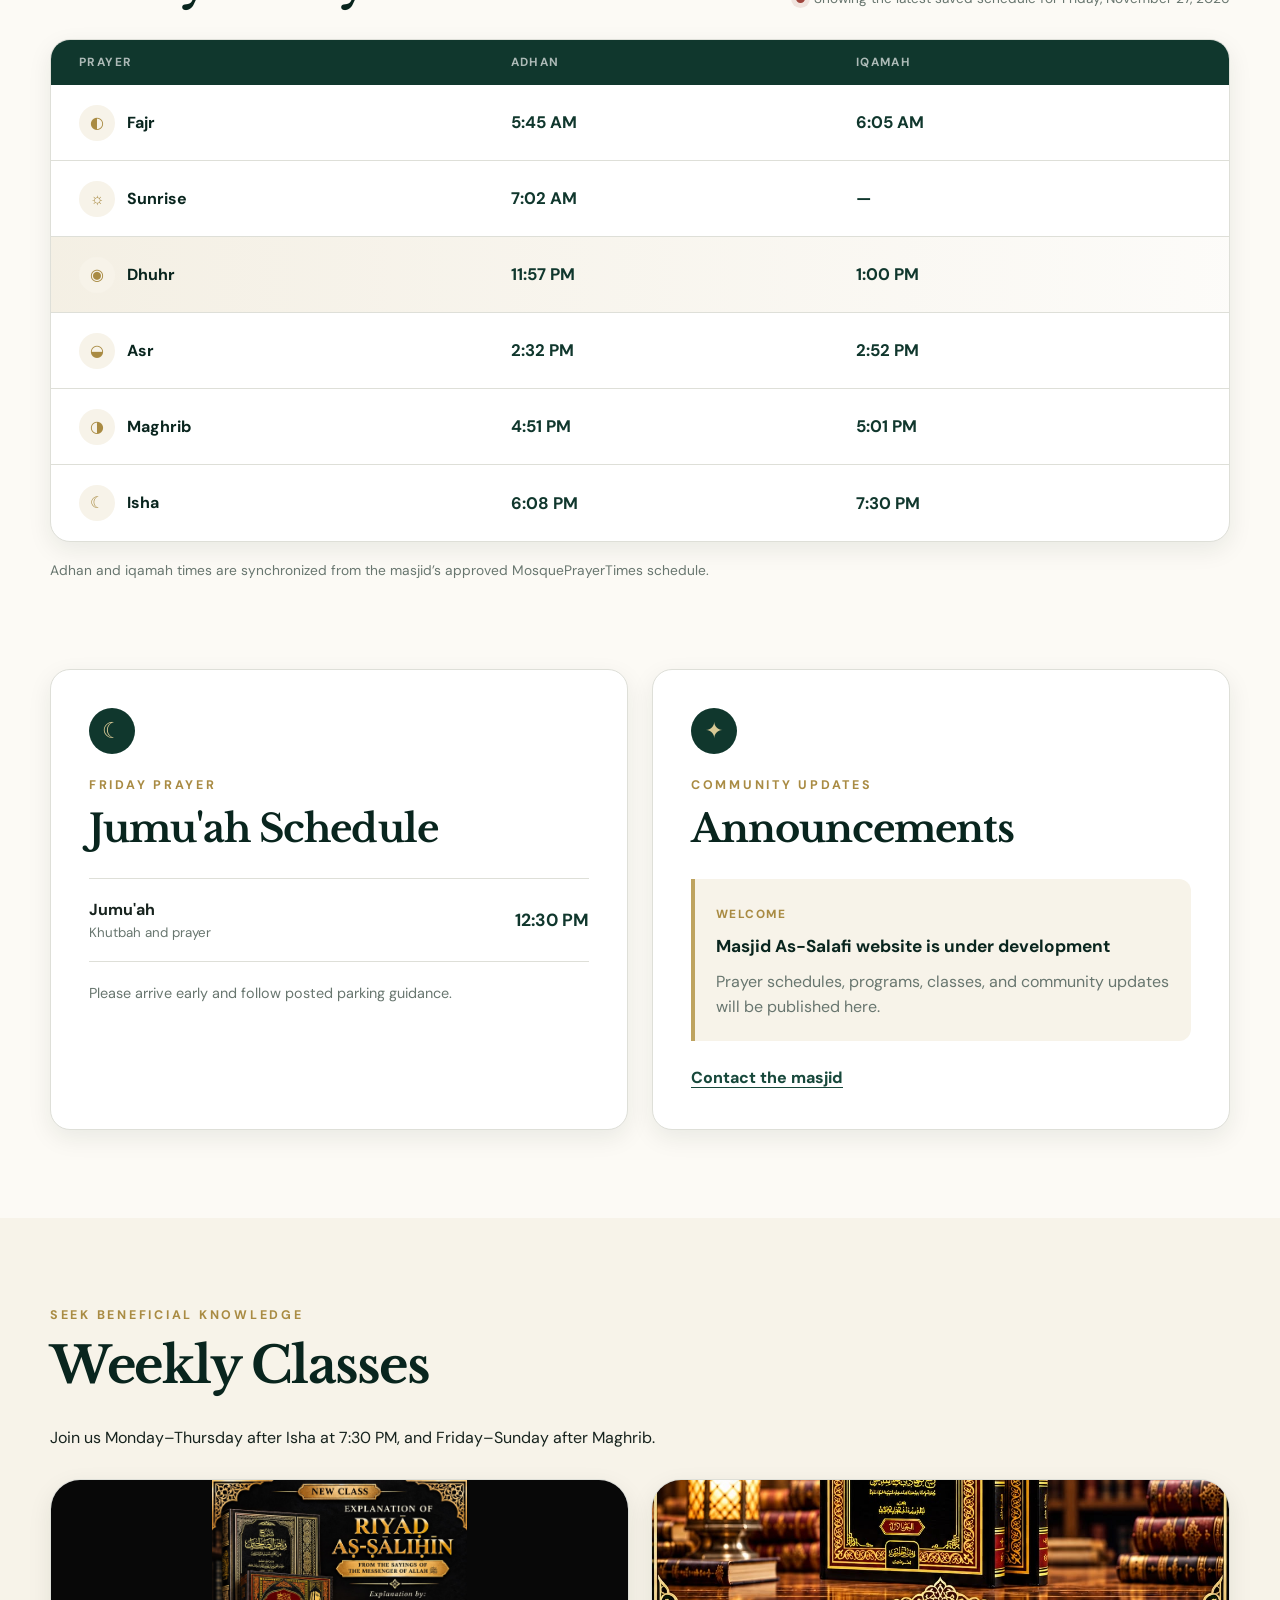
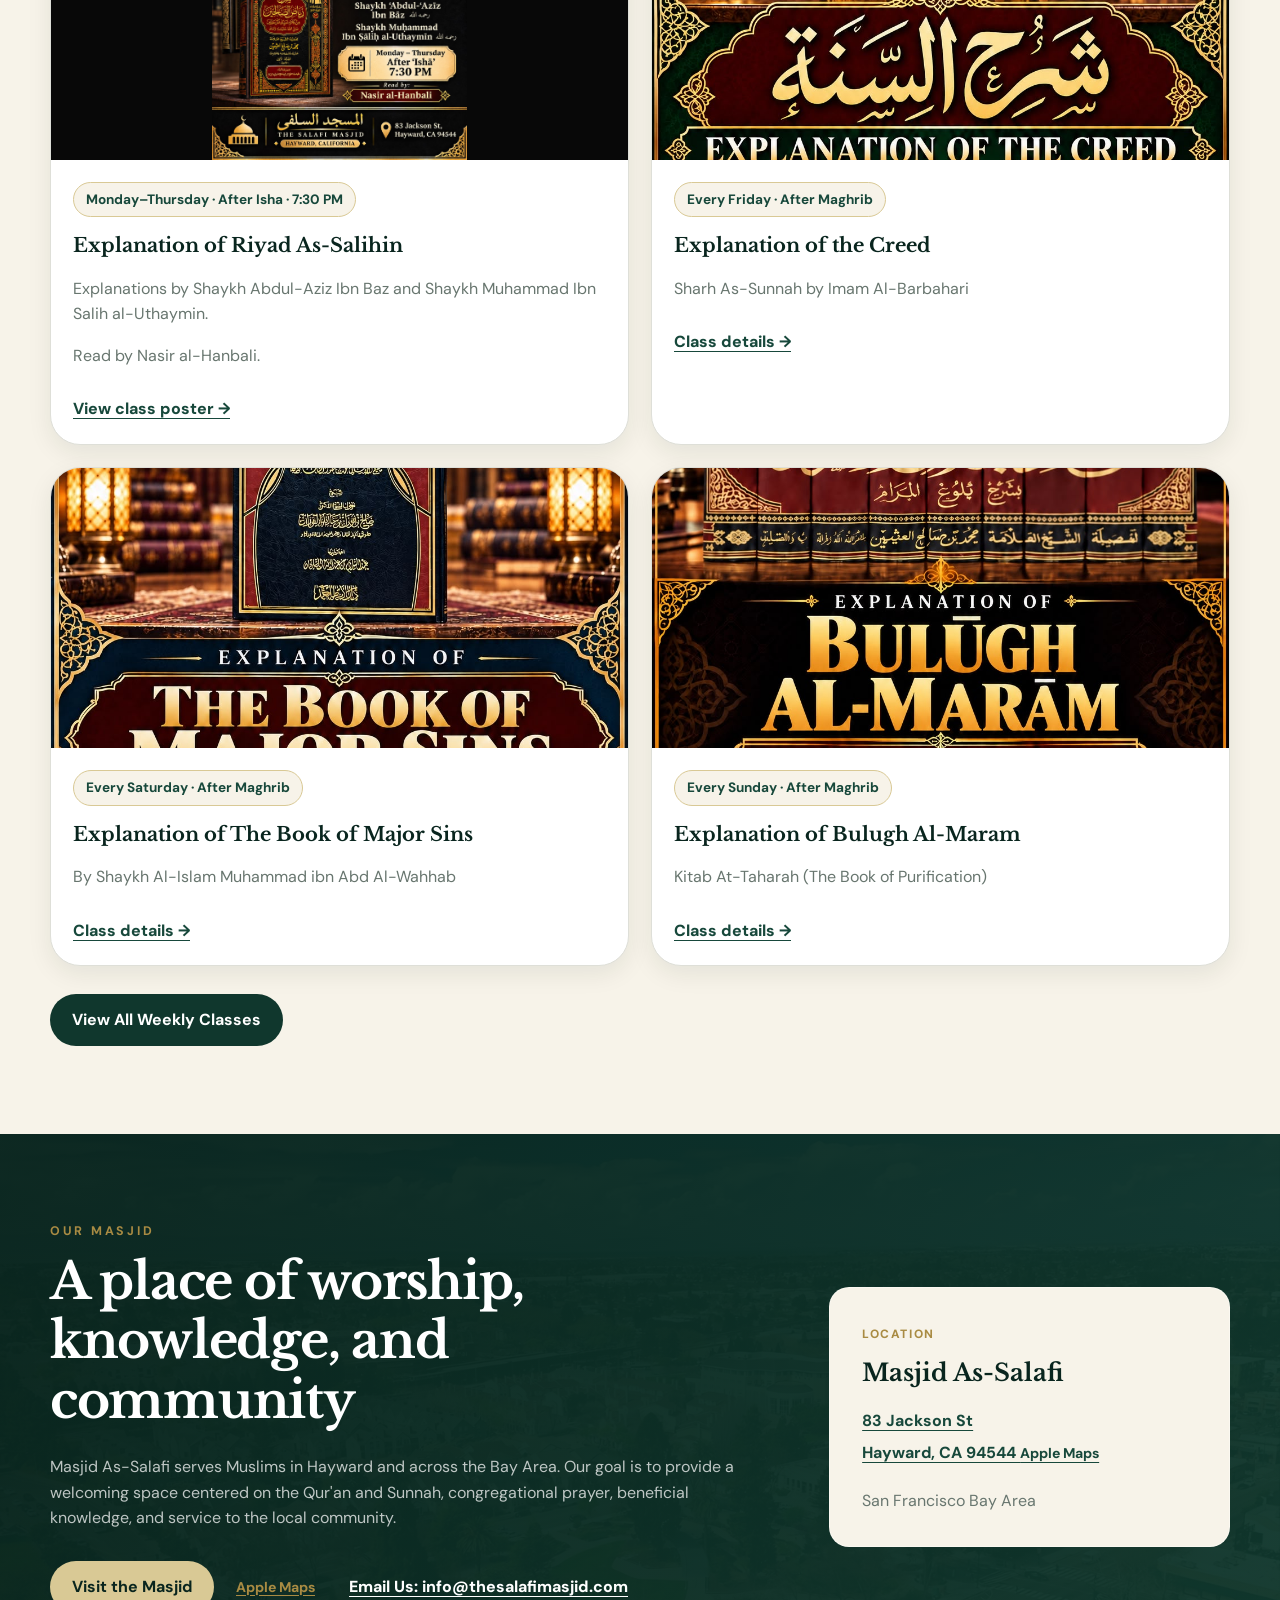
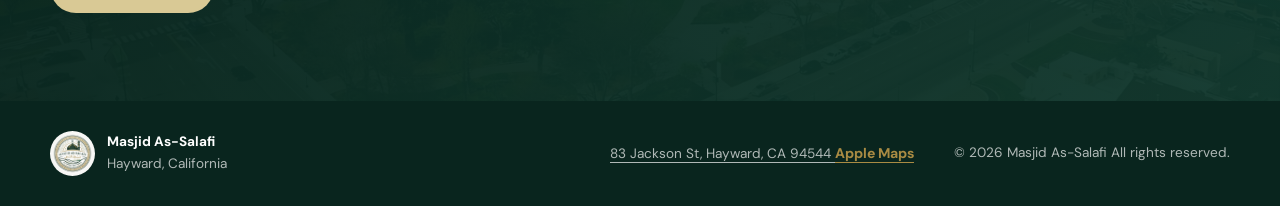
==== commit 5744ac21: "Update index.html" ====
--- a/index.html
+++ b/index.html
@@ -181,28 +181,6 @@
         </div>
       </div>
     </section>
-
-    <section class="prayer-section section" id="prayer-times" aria-labelledby="prayer-heading">
-      <div class="mawaqit-container">
-  <iframe
-    src="https://mawaqit.net/en/w/masjid-as-salafi-hayward-94544-united-states"
-    title="Masjid As Salafi prayer times"
-    width="80%"
-    height="650"
-    style="display: block; border: 0; border-radius: 12px;"
-    loading="lazy"
-    allowfullscreen
-  ></iframe>
-</div>
-
-<p>
-  <a
-    href="https://mawaqit.net/en/masjid-as-salafi-hayward-94544-united-states"
-    target="_blank"
-    rel="noopener noreferrer"
-  >
-    View prayer times on Mawaqit
-  </a>
       <div class="container">
         <div class="section-heading">
           <div>
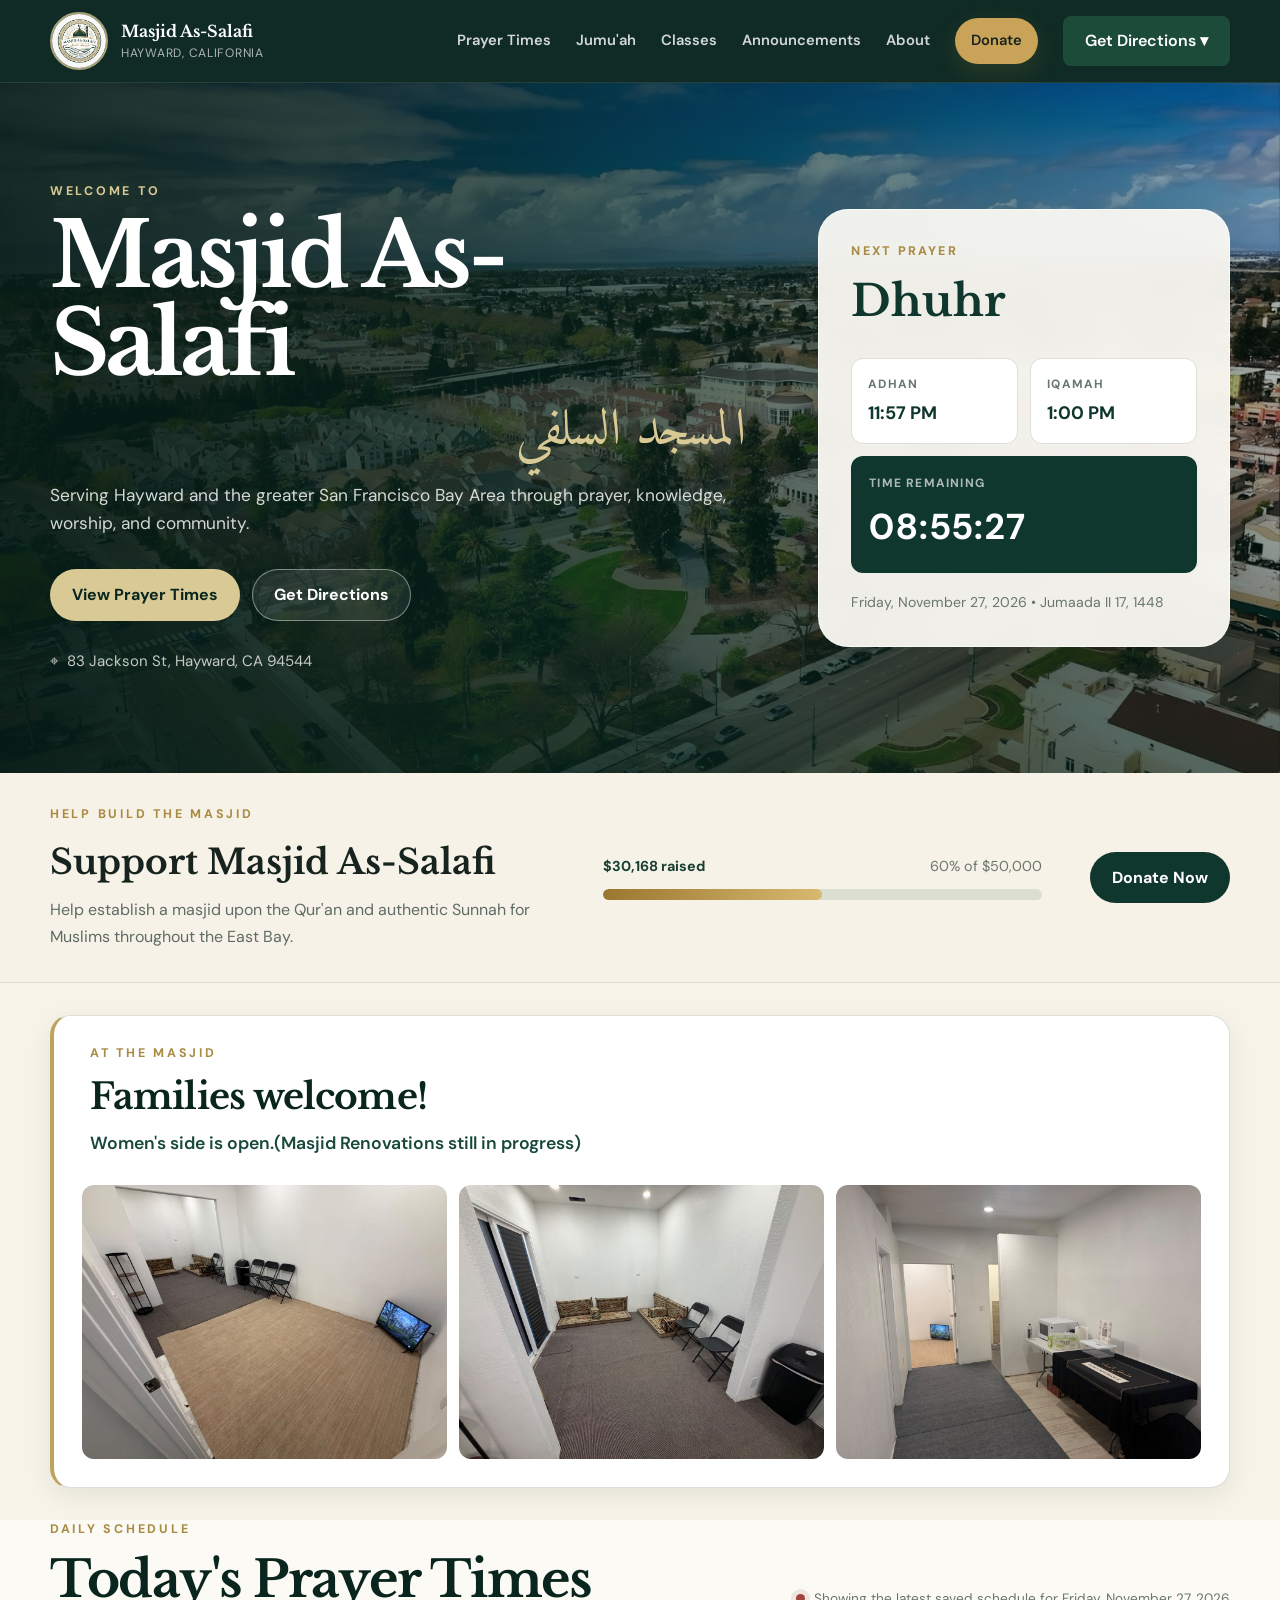
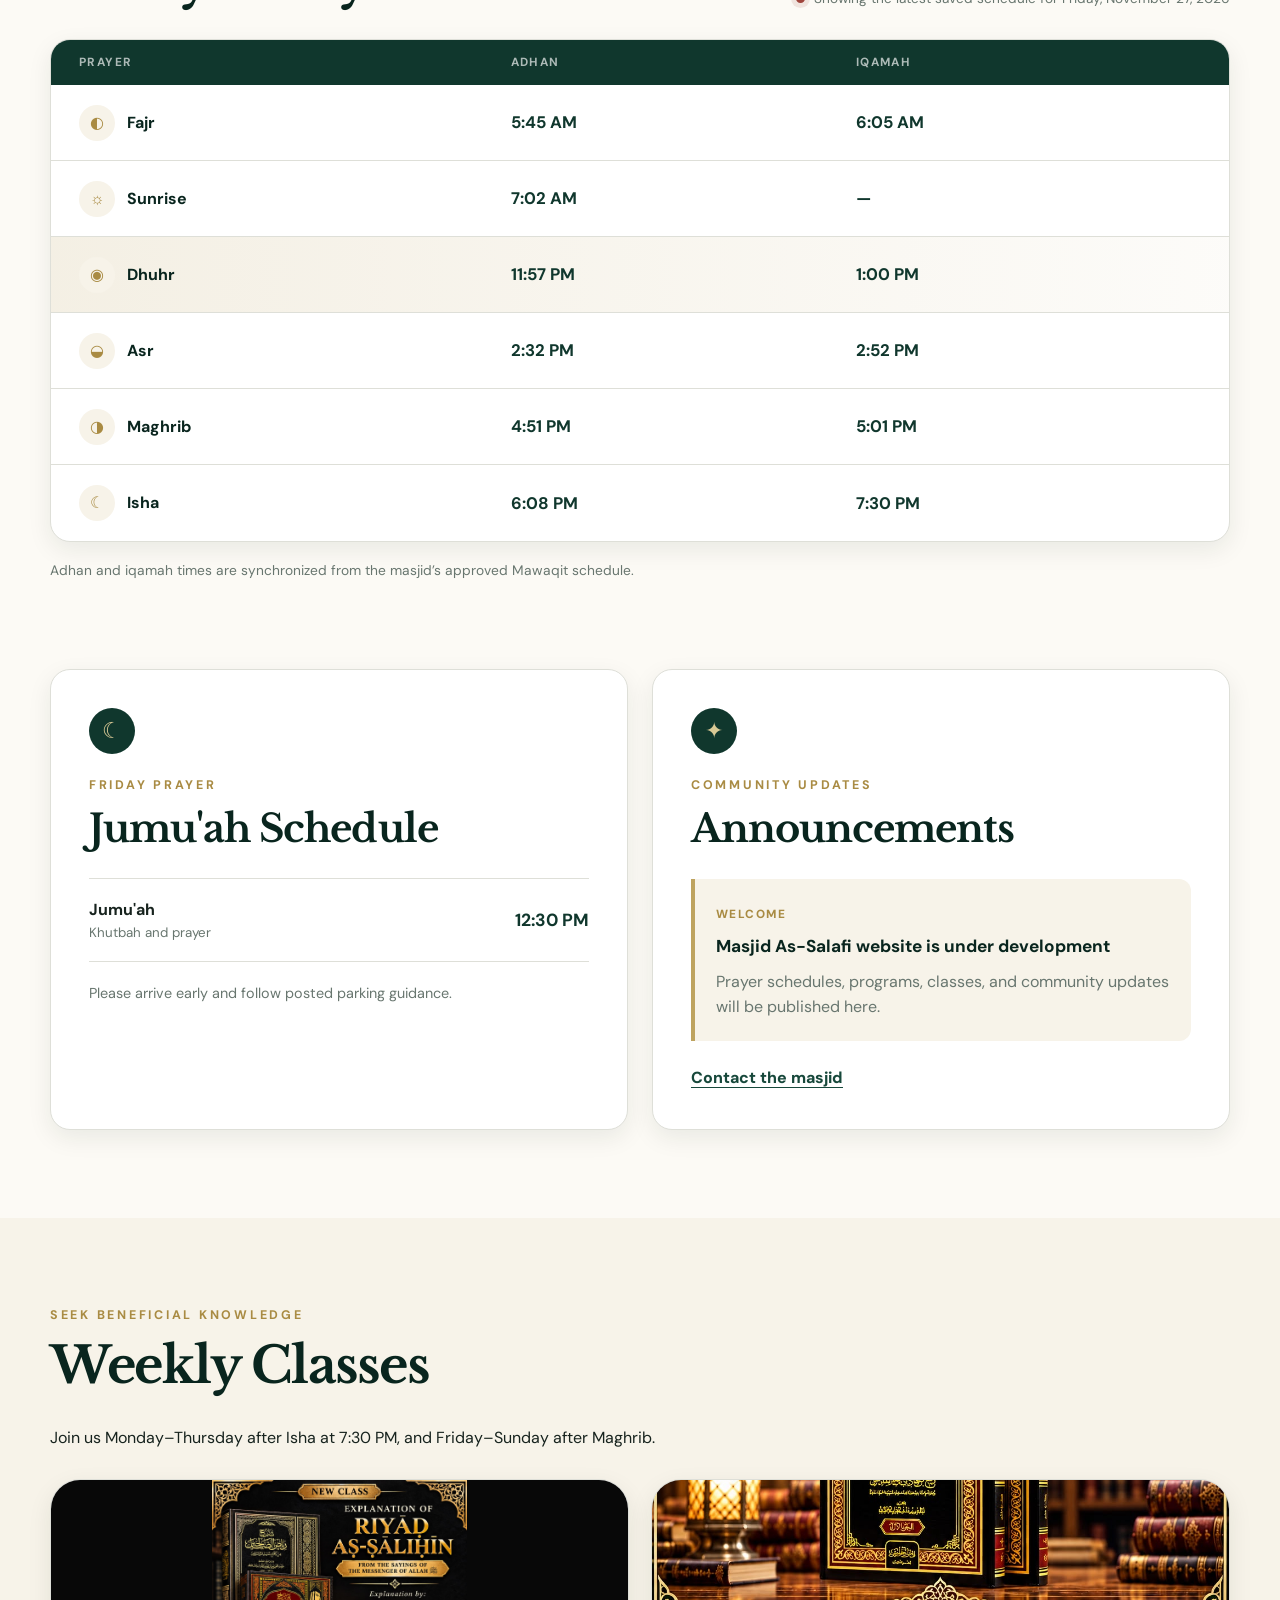
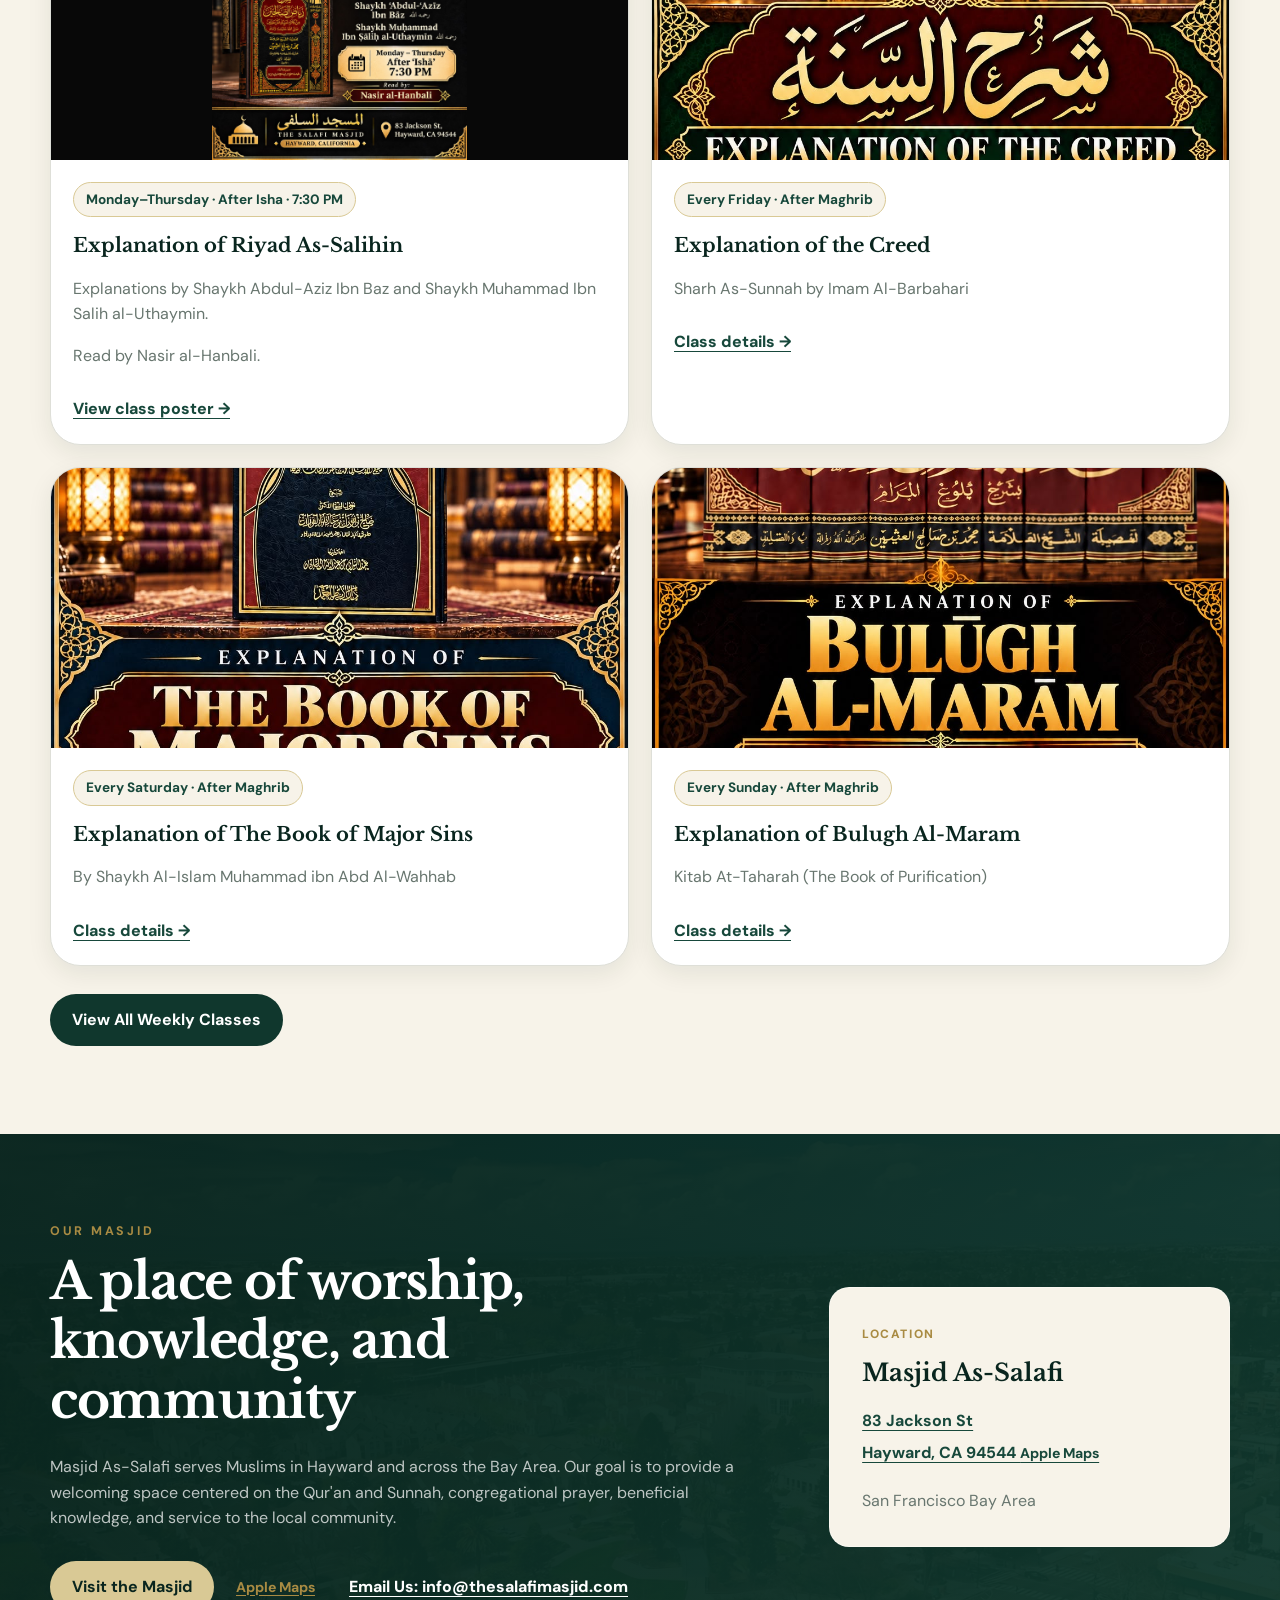
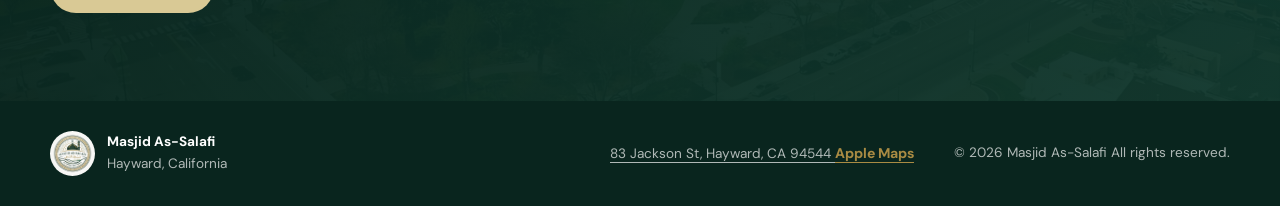
==== commit f4999502: "Update index.html" ====
--- a/index.html
+++ b/index.html
@@ -208,7 +208,7 @@
 
         <p class="schedule-note">
           Adhan and iqamah times are synchronized from the masjid’s approved
-          MosquePrayerTimes schedule.
+          Mawaqit schedule.
         </p>
       </div>
     </section>
